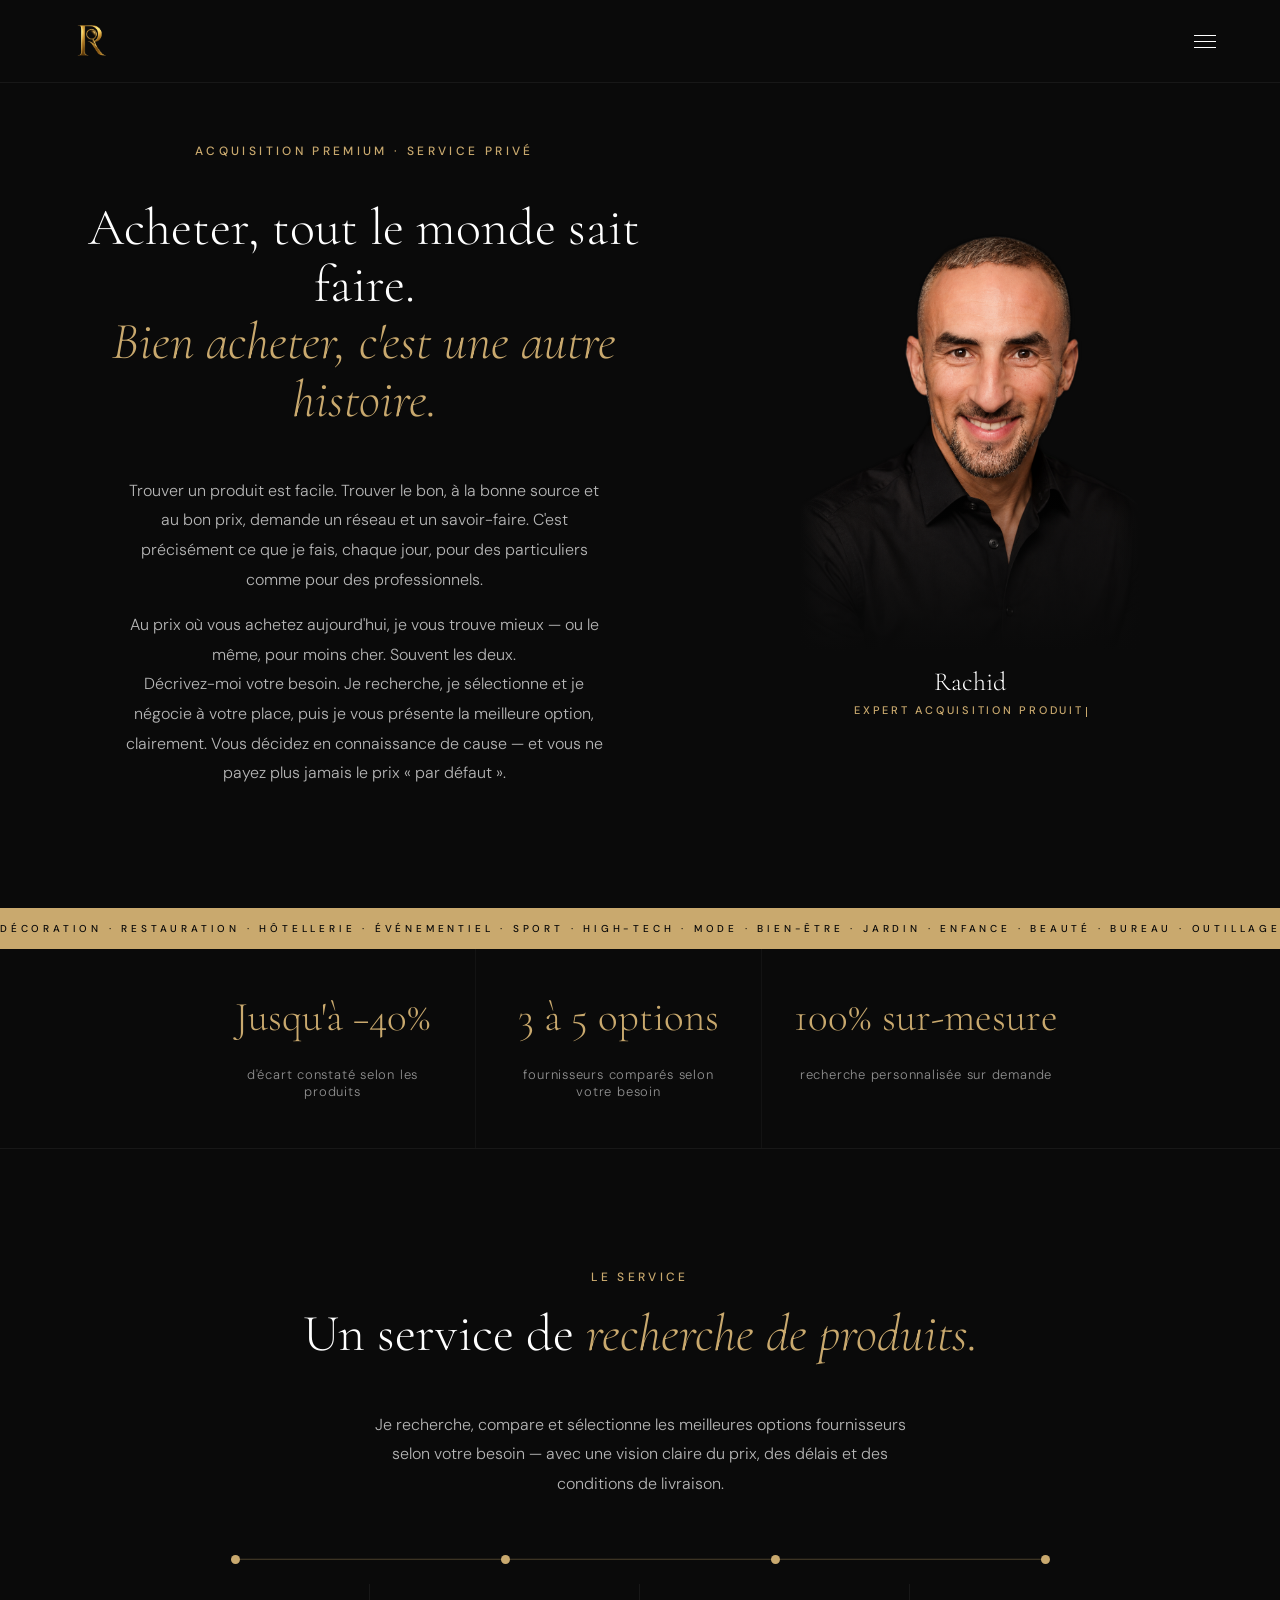
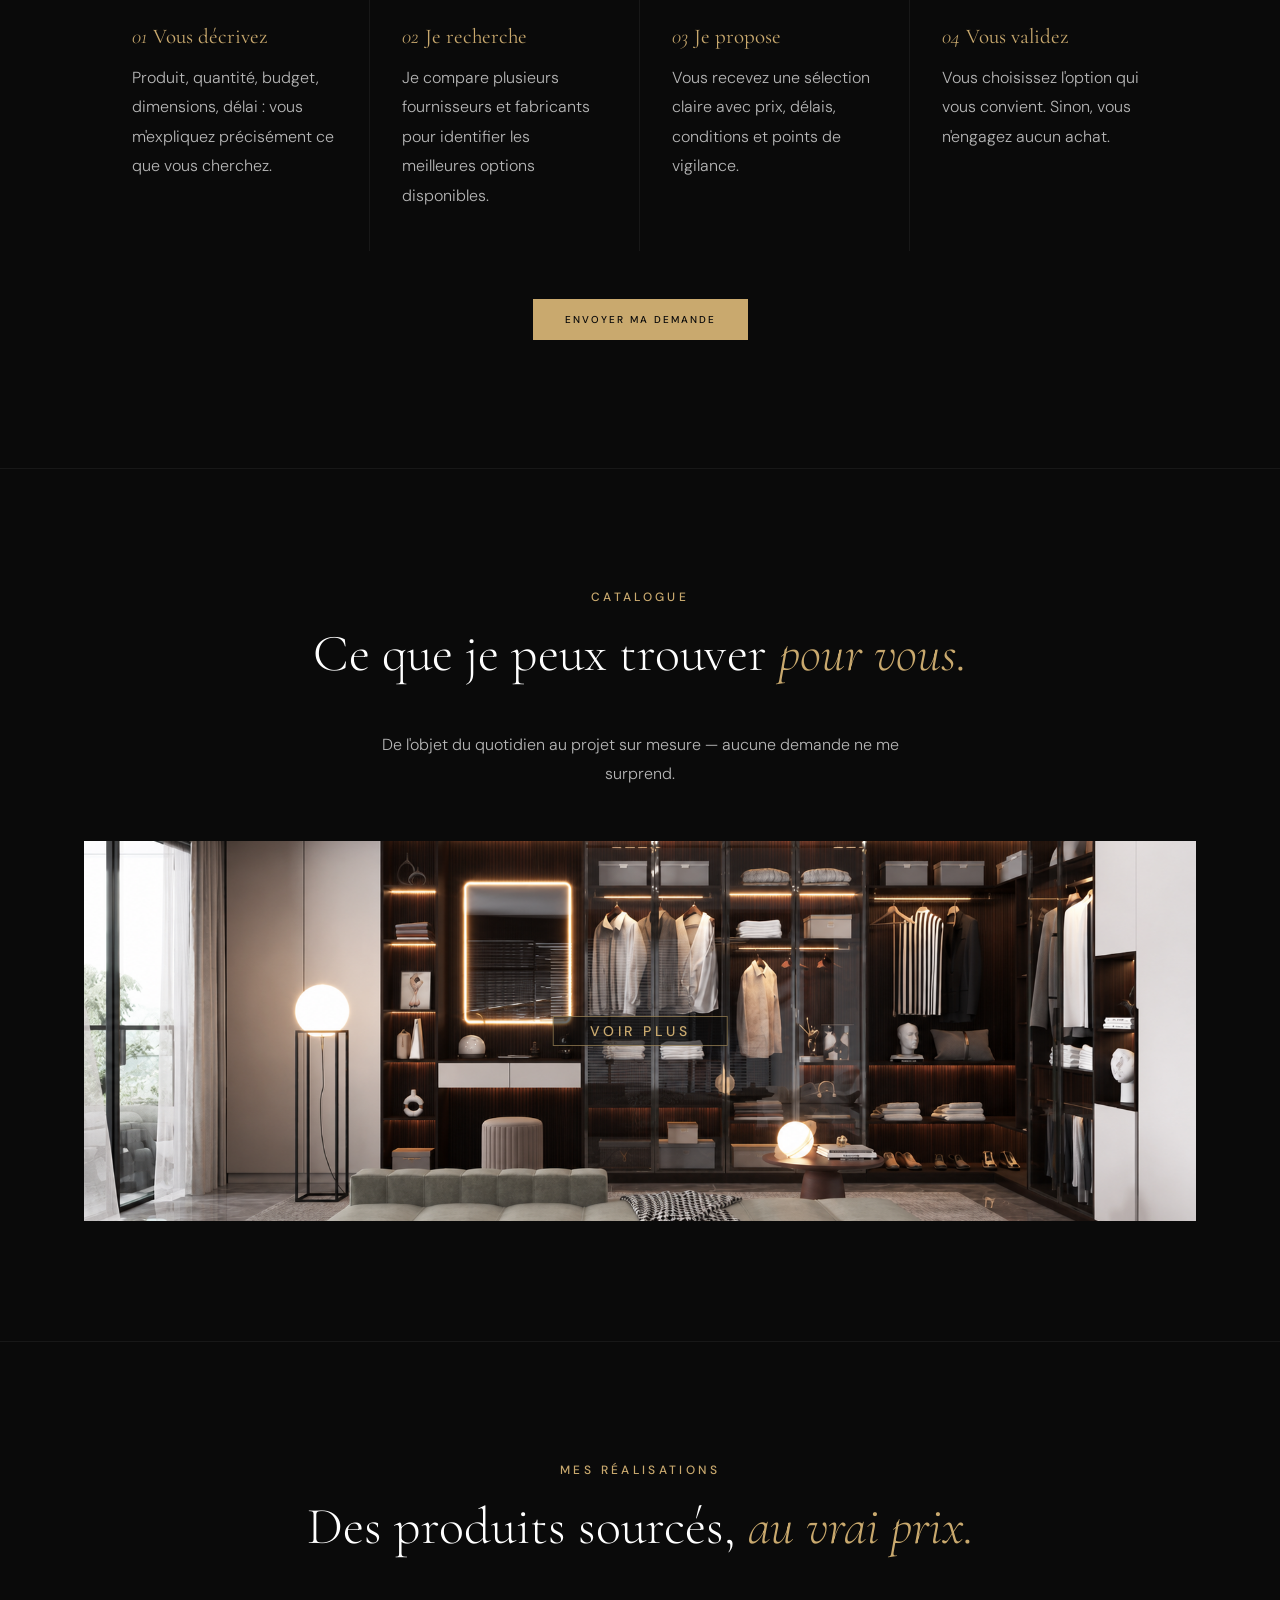
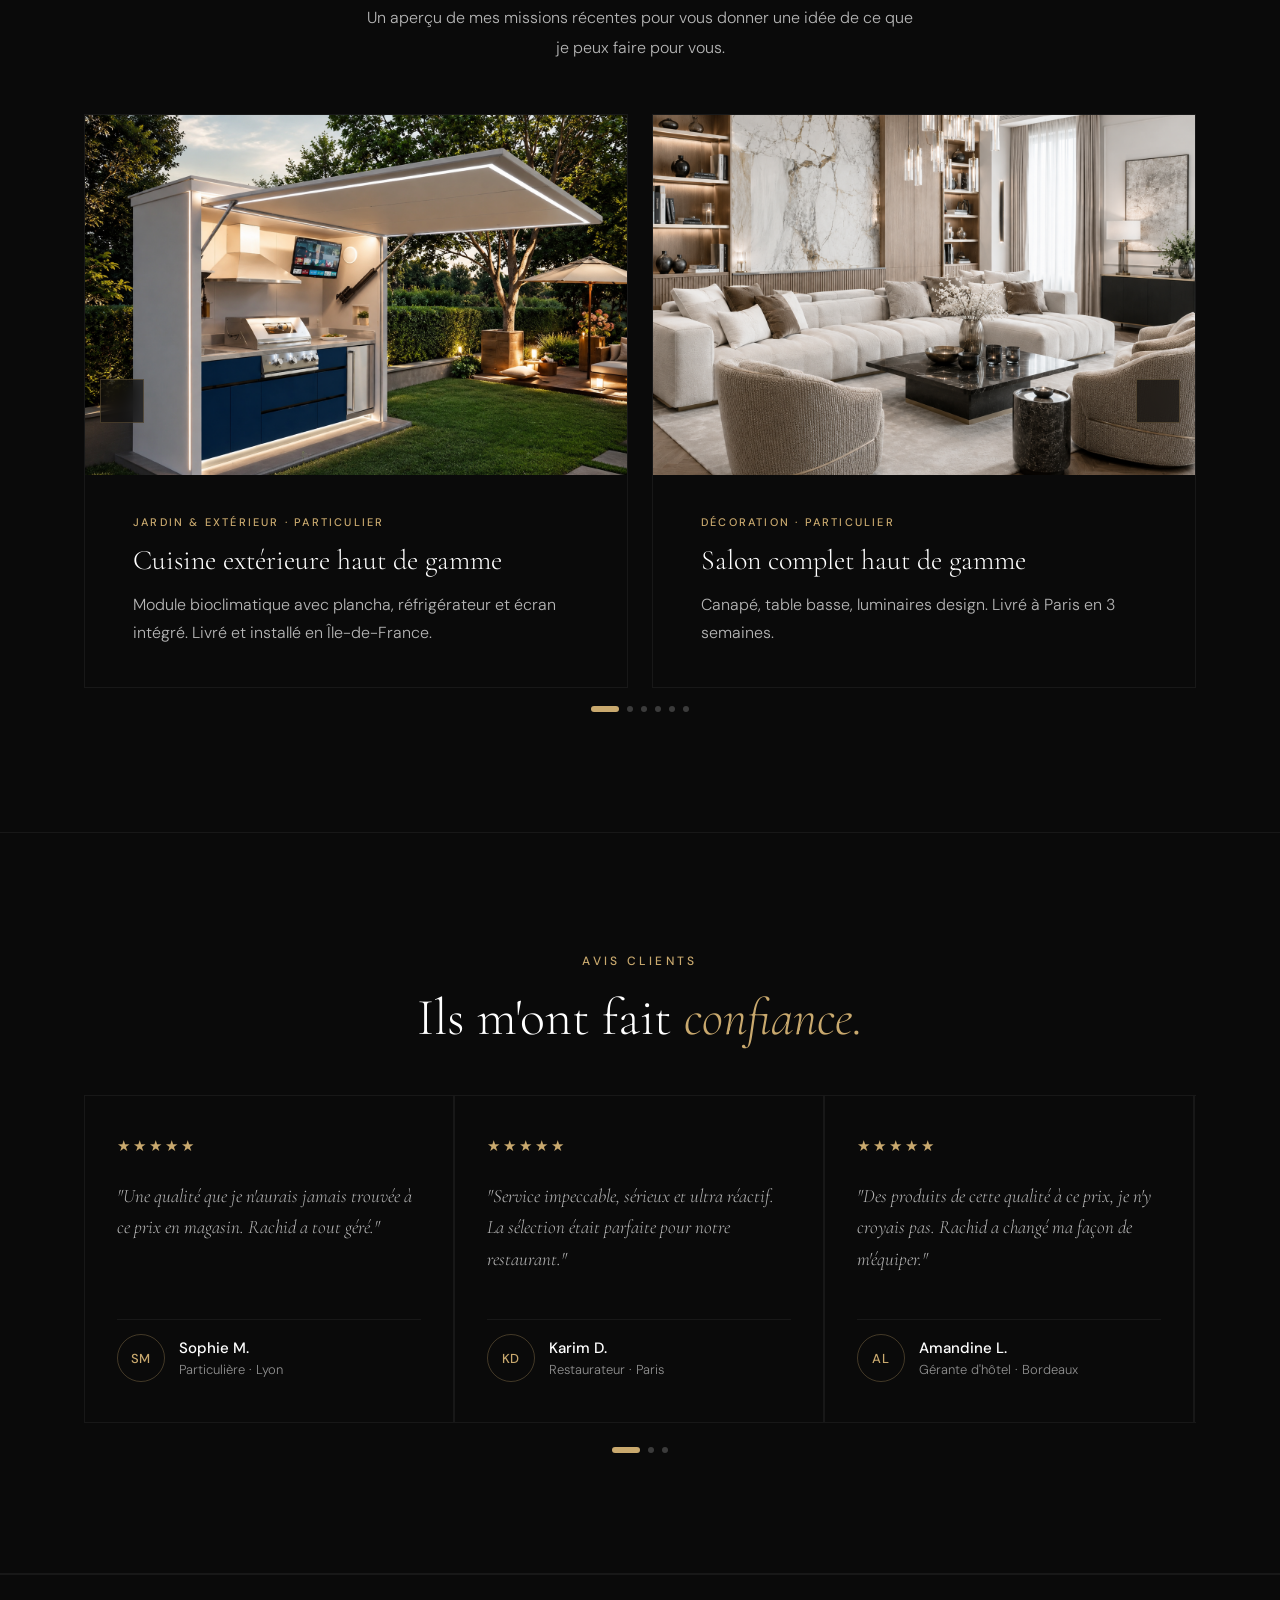
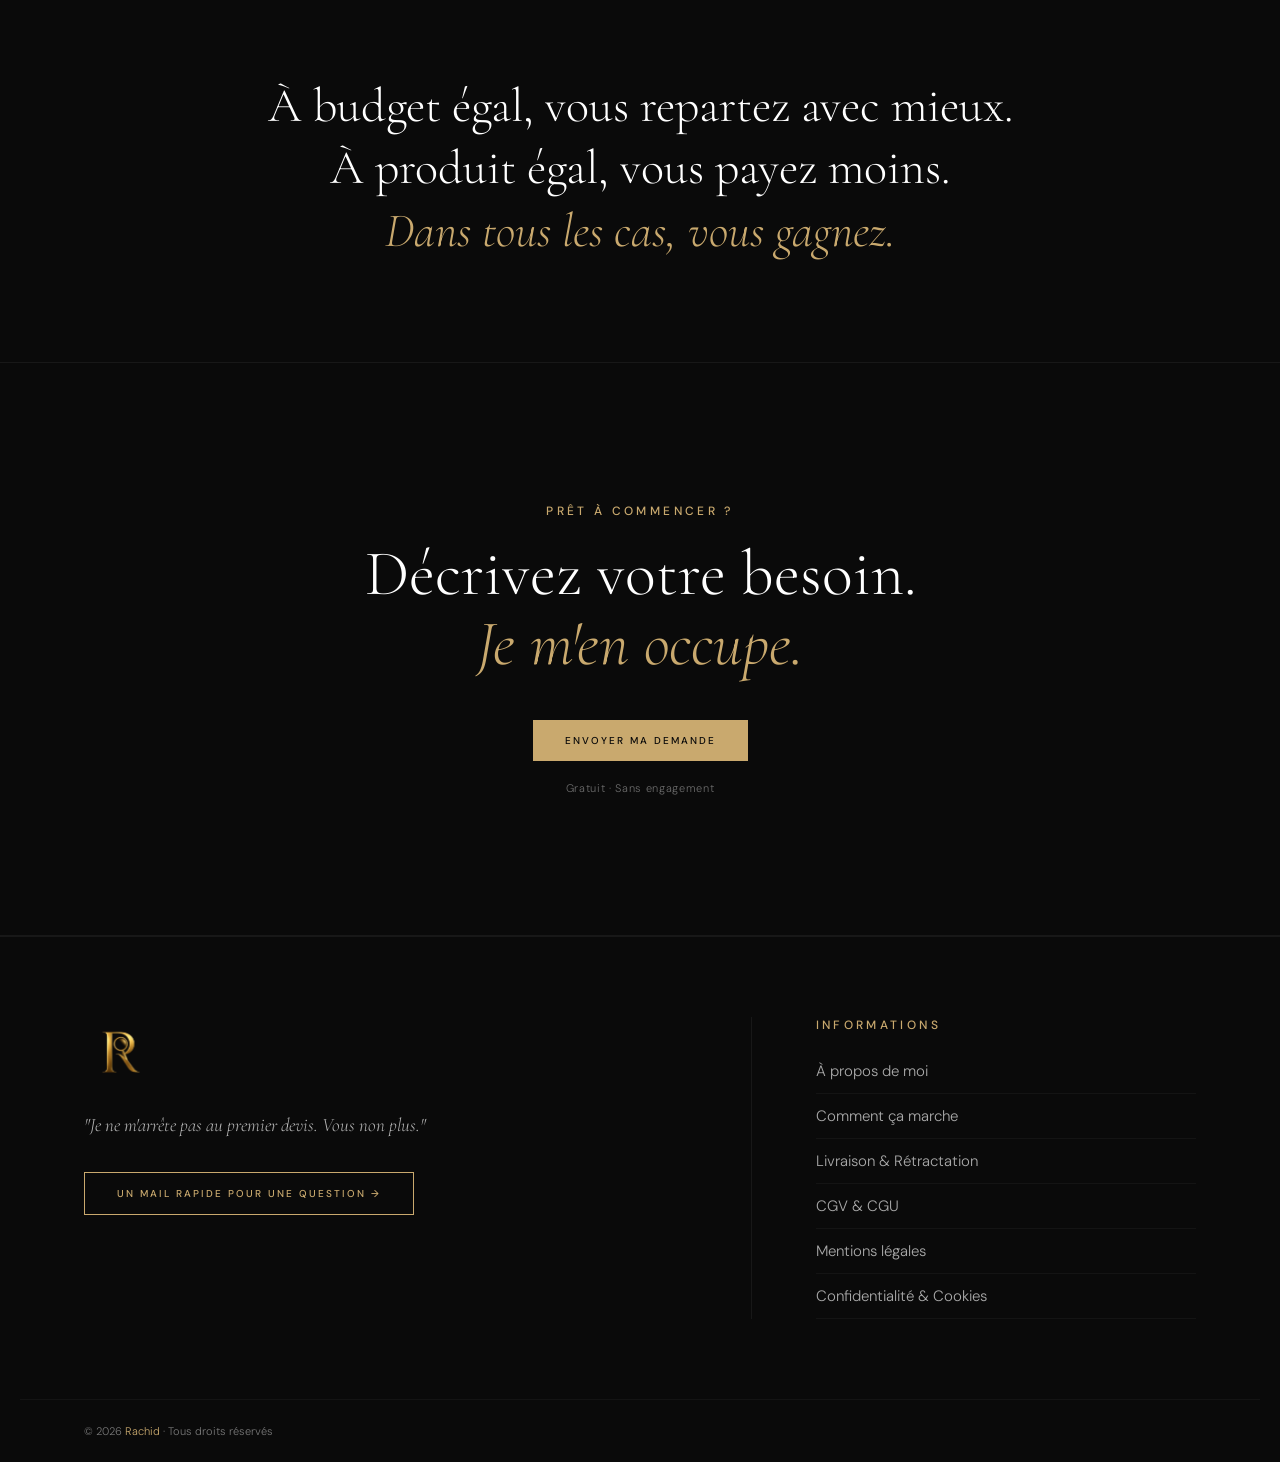
==== index.html @ 75550686 "impact: ajoute phrase de synthese entre avis et cta, style blanc et dore" ====
﻿<!DOCTYPE html>
<html lang="fr">
<head>
  <meta charset="UTF-8">
  <link rel="icon" type="image/x-icon" href="favicon.ico">
  <link rel="icon" type="image/png" sizes="32x32" href="favicon-32x32.png">
  <link rel="icon" type="image/png" sizes="192x192" href="favicon-192x192.png">
  <link rel="icon" type="image/png" sizes="512x512" href="favicon-512x512.png">
  <link rel="apple-touch-icon" sizes="180x180" href="favicon-192x192.png">
  <meta name="viewport" content="width=device-width, initial-scale=1.0">
  <title>Rachid· — Expert Acquisition Produit Premium</title>
  <meta name="description" content="Rachid, votre expert en acquisition produit. Des produits haut de gamme directement auprès des fabricants, sans intermédiaires, au juste prix. Réponse sous 48h.">
  <meta property="og:title" content="Rachid· — Expert Acquisition Produit">
  <meta property="og:description" content="Des produits haut de gamme directement à la source. Réponse sous 48h, aucun engagement, paiement après validation.">
  <link rel="preconnect" href="https://fonts.googleapis.com">
  <link rel="preconnect" href="https://fonts.gstatic.com" crossorigin>
  <link href="https://fonts.googleapis.com/css2?family=Cormorant+Garamond:ital,wght@0,300;0,400;1,300;1,400&family=DM+Sans:wght@300;400;500&display=swap" rel="stylesheet">
  <link rel="stylesheet" href="https://cdn.jsdelivr.net/npm/@tabler/icons-webfont@latest/tabler-icons.min.css">
  <link rel="stylesheet" href="style.css?v=16">
</head>
<body>

  <!-- HEADER -->
  <header class="header" id="header">
    <a href="#hero" class="logo logo-brand" aria-label="Rachid">
      <img src="images/logo%202.png" alt="Rachid" class="logo-img-header">
    </a>
    <button class="burger" id="burger" aria-label="Ouvrir le menu">
      <span class="burger-lines"><span></span><span></span><span></span></span>
    </button>
  </header>

  <!-- MENU PLEIN ÉCRAN -->
  <nav class="nav-overlay" id="navOverlay" aria-hidden="true">
    <button class="nav-close" id="navClose">Fermer</button>
    <ul class="nav-list">
      <li><a href="#hero"         class="nav-link" data-nav-close>Accueil</a></li>
      <li><a href="#service"      class="nav-link" data-nav-close>Service</a></li>
      <li><a href="#catalogue"    class="nav-link" data-nav-close>Catalogue</a></li>
      <li><a href="#realisations" class="nav-link" data-nav-close>Réalisations</a></li>
      <li><a href="#avis"         class="nav-link" data-nav-close>Avis</a></li>
      <li><a href="a-propos.html" class="nav-link" data-nav-close>À propos de moi</a></li>
      <li><a href="demande.html" class="nav-link" data-nav-close>Contact</a></li>
    </ul>
  </nav>

  <!-- HERO -->
  <section class="hero" id="hero">
    <div class="hero-content reveal">
      <p class="eyebrow">Acquisition premium · Service privé</p>
      <h1 class="hero-title">Acheter, tout le monde sait faire.<br><em>Bien acheter, c'est une autre histoire.</em></h1>
      <p class="hero-sub">Trouver un produit est facile. Trouver le bon, à la bonne source et au bon prix, demande un réseau et un savoir-faire. C'est précisément ce que je fais, chaque jour, pour des particuliers comme pour des professionnels.</p>
      <p class="hero-sub hero-sub--space">Au prix où vous achetez aujourd'hui, je vous trouve mieux — ou le même, pour moins cher. Souvent les deux.<br>Décrivez-moi votre besoin. Je recherche, je sélectionne et je négocie à votre place, puis je vous présente la meilleure option, clairement. Vous décidez en connaissance de cause — et vous ne payez plus jamais le prix « par défaut ».</p>
    </div>
    <div class="hero-visual reveal">
      <div class="hero-photo-wrap">
        <div class="hero-photo">
          <div class="corner tl"></div>
          <div class="corner tr"></div>
          <div class="corner bl"></div>
          <div class="corner br"></div>
          <img src="images/rachid-nobg.png" alt="Rachid — Expert Acquisition Produit" class="rachid-photo">
          <div class="rachid-vignette"></div>
        </div>
        <p class="hero-name" id="hero-name"></p>
        <p class="hero-role" id="hero-role"></p>
      </div>
    </div>
  </section>

  <!-- TICKER -->
  <div class="ticker">
    <div class="ticker-track">
      <span class="ticker-content">Décoration · Restauration · Hôtellerie · Événementiel · Sport · High-Tech · Mode · Bien-être · Jardin · Enfance · Beauté · Bureau · Outillage · Animalerie · Automobile · Luxe ·&nbsp;&nbsp;&nbsp;</span>
      <span class="ticker-content" aria-hidden="true">Décoration · Restauration · Hôtellerie · Événementiel · Sport · High-Tech · Mode · Bien-être · Jardin · Enfance · Beauté · Bureau · Outillage · Animalerie · Automobile · Luxe ·&nbsp;&nbsp;&nbsp;</span>
      <span class="ticker-content" aria-hidden="true">Décoration · Restauration · Hôtellerie · Événementiel · Sport · High-Tech · Mode · Bien-être · Jardin · Enfance · Beauté · Bureau · Outillage · Animalerie · Automobile · Luxe ·&nbsp;&nbsp;&nbsp;</span>
      <span class="ticker-content" aria-hidden="true">Décoration · Restauration · Hôtellerie · Événementiel · Sport · High-Tech · Mode · Bien-être · Jardin · Enfance · Beauté · Bureau · Outillage · Animalerie · Automobile · Luxe ·&nbsp;&nbsp;&nbsp;</span>
    </div>
  </div>

  <!-- STATS -->
  <section class="stats reveal">
    <div class="stats-grid">
      <span class="stat-num" data-target="40" data-prefix="Jusqu'à −" data-suffix="%">0</span>
      <span class="stat-num">3 à 5 options</span>
      <span class="stat-num" data-target="100" data-suffix="% sur-mesure">0</span>
      <span class="stat-label">d'écart constaté selon les produits</span>
      <span class="stat-label">fournisseurs comparés selon votre besoin</span>
      <span class="stat-label">recherche personnalisée sur demande</span>
    </div>
  </section>

  <!-- SERVICE -->
  <section class="service" id="service">
    <div class="section-inner">
      <div class="reveal">
        <p class="eyebrow">Le service</p>
        <h2 class="section-title">Un service de <em>recherche de produits.</em></h2>
        <p class="service-intro">Je recherche, compare et sélectionne les meilleures options fournisseurs selon votre besoin — avec une vision claire du prix, des délais et des conditions de livraison.</p>
      </div>
      <div class="service-progress-bar">
        <div class="spb-dots">
          <span class="spb-dot"></span>
          <span class="spb-dot"></span>
          <span class="spb-dot"></span>
          <span class="spb-dot"></span>
        </div>
      </div>
      <div class="service-grid" id="serviceGrid">
        <div class="service-step">
          <div class="step-header"><span class="step-num">01</span><h3 class="step-title">Vous décrivez</h3></div>
          <p class="step-body">Produit, quantité, budget, dimensions, délai : vous m'expliquez précisément ce que vous cherchez.</p>
        </div>
        <div class="service-step">
          <div class="step-header"><span class="step-num">02</span><h3 class="step-title">Je recherche</h3></div>
          <p class="step-body">Je compare plusieurs fournisseurs et fabricants pour identifier les meilleures options disponibles.</p>
        </div>
        <div class="service-step">
          <div class="step-header"><span class="step-num">03</span><h3 class="step-title">Je propose</h3></div>
          <p class="step-body">Vous recevez une sélection claire avec prix, délais, conditions et points de vigilance.</p>
        </div>
        <div class="service-step">
          <div class="step-header"><span class="step-num">04</span><h3 class="step-title">Vous validez</h3></div>
          <p class="step-body">Vous choisissez l'option qui vous convient. Sinon, vous n'engagez aucun achat.</p>
        </div>
      </div>
      <div class="service-cta reveal">
        <a href="demande.html" class="btn btn-gold">
          <span class="btn-text">Envoyer ma demande</span>
        </a>
      </div>
    </div>
  </section>

  <!-- CATALOGUE -->
  <section class="catalogue" id="catalogue">
    <div class="section-inner reveal">
      <p class="eyebrow">Catalogue</p>
      <h2 class="section-title">Ce que je peux trouver <em>pour vous.</em></h2>
      <p class="section-intro">De l'objet du quotidien au projet sur mesure — aucune demande ne me surprend.</p>
      <a href="galerie.html" class="cat-showcase">
        <img src="photos/13.png" alt="Catalogue" class="cat-showcase-img">
        <div class="cat-voir-plus">Voir plus</div>
      </a>
    </div>
  </section>

  <!-- RÉALISATIONS -->
  <section class="realisations" id="realisations">
    <div class="section-inner reveal">
      <p class="eyebrow">Mes réalisations</p>
      <h2 class="section-title">Des produits sourcés, <em>au vrai prix.</em></h2>
      <p class="section-intro">Un aperçu de mes missions récentes pour vous donner une idée de ce que je peux faire pour vous.</p>
      <div class="real-carousel">
        <div class="real-carousel-track">
          <div class="real-grid" id="realGrid">
            <div class="real-card">
              <div class="real-img">
                <img src="images/cuisine%20exterieur.png" alt="Cuisine extérieure haut de gamme" class="real-photo" loading="lazy">
                <i class="ti ti-grill real-icon"></i>
              </div>
              <div class="real-info">
                <p class="real-tag">Jardin &amp; Extérieur · Particulier</p>
                <h3 class="real-name">Cuisine extérieure haut de gamme</h3>
                <p class="real-desc">Module bioclimatique avec plancha, réfrigérateur et écran intégré. Livré et installé en Île-de-France.</p>
              </div>
            </div>
            <div class="real-card">
              <div class="real-img">
                <img src="images/salon%20complet.png" alt="Salon complet haut de gamme" class="real-photo" loading="lazy">
                <i class="ti ti-home-2 real-icon"></i>
              </div>
              <div class="real-info">
                <p class="real-tag">Décoration · Particulier</p>
                <h3 class="real-name">Salon complet haut de gamme</h3>
                <p class="real-desc">Canapé, table basse, luminaires design. Livré à Paris en 3 semaines.</p>
              </div>
            </div>
            <div class="real-card">
              <div class="real-img">
                <img src="images/abri%20piscine.png" alt="Abri de piscine sur mesure" class="real-photo" loading="lazy">
                <i class="ti ti-pool real-icon"></i>
              </div>
              <div class="real-info">
                <p class="real-tag">Jardin &amp; Extérieur · Particulier</p>
                <h3 class="real-name">Abri de piscine sur mesure</h3>
                <p class="real-desc">Structure aluminium et verre coulissante sur un bassin 10×5 m. Posée en 2 jours dans le sud de la France.</p>
              </div>
            </div>
            <div class="real-card">
              <div class="real-img">
                <img src="images/veranda%203%20personnes.png" alt="Véranda sur mesure" class="real-photo" loading="lazy">
                <i class="ti ti-building real-icon"></i>
              </div>
              <div class="real-info">
                <p class="real-tag">Jardin &amp; Extérieur · Particulier</p>
                <h3 class="real-name">Véranda sur mesure</h3>
                <p class="real-desc">Structure aluminium et double vitrage pour un espace repas lumineux, ouvert sur le jardin toute l'année.</p>
              </div>
            </div>
            <div class="real-card">
              <div class="real-img">
                <img src="images/50%20couverts.png" alt="100 couverts sur mesure" class="real-photo" loading="lazy">
                <i class="ti ti-chef-hat real-icon"></i>
              </div>
              <div class="real-info">
                <p class="real-tag">Restauration · Pro</p>
                <h3 class="real-name">100 couverts sur mesure</h3>
                <p class="real-desc">Assiettes, verres et couverts premium pour un restaurant bordelais.</p>
              </div>
            </div>
            <div class="real-card">
              <div class="real-img">
                <img src="images/200%20cadeaux%20personnalis%C3%A9s.png" alt="200 cadeaux personnalisés" class="real-photo" loading="lazy">
                <i class="ti ti-gift real-icon"></i>
              </div>
              <div class="real-info">
                <p class="real-tag">Événementiel · Pro</p>
                <h3 class="real-name">200 cadeaux personnalisés</h3>
                <p class="real-desc">Objets premium marqués au logo pour un séminaire à Bordeaux.</p>
              </div>
            </div>
            <div class="real-card">
              <div class="real-img">
                <img src="images/machine%20escalade.png" alt="Machine d'escalade haut de gamme" class="real-photo" loading="lazy">
                <i class="ti ti-dumbbell real-icon"></i>
              </div>
              <div class="real-info">
                <p class="real-tag">Sport & Fitness · Particulier</p>
                <h3 class="real-name">Machine d'escalade haut de gamme</h3>
                <p class="real-desc">Appareil cardio professionnel sourcé pour un particulier à Marseille. Livraison et installation à domicile.</p>
              </div>
            </div>
          </div>
          <button class="carousel-arrow carousel-prev" aria-label="Précédent"><i class="ti ti-arrow-left"></i></button>
          <button class="carousel-arrow carousel-next" aria-label="Suivant"><i class="ti ti-arrow-right"></i></button>
        </div>
        <div class="carousel-dots" id="realDots"></div>
      </div>
    </div>
  </section>

  <!-- AVIS CLIENTS -->
  <section class="avis" id="avis">
    <div class="section-inner reveal">
      <p class="eyebrow">Avis clients</p>
      <h2 class="section-title section-title--center">Ils m'ont fait <em>confiance.</em></h2>
      <div class="avis-carousel">
        <div class="avis-carousel-track">
          <div class="avis-grid" id="avisGrid">
            <div class="avis-card">
              <div class="stars">★★★★★</div>
              <p class="avis-text">"Une qualité que je n'aurais jamais trouvée à ce prix en magasin. Rachid a tout géré."</p>
              <div class="avis-sep"></div>
              <div class="avis-author">
                <div class="avatar">SM</div>
                <div class="author-info">
                  <span class="author-name">Sophie M.</span>
                  <span class="author-role">Particulière · Lyon</span>
                </div>
              </div>
            </div>
            <div class="avis-card">
              <div class="stars">★★★★★</div>
              <p class="avis-text">"Service impeccable, sérieux et ultra réactif. La sélection était parfaite pour notre restaurant."</p>
              <div class="avis-sep"></div>
              <div class="avis-author">
                <div class="avatar">KD</div>
                <div class="author-info">
                  <span class="author-name">Karim D.</span>
                  <span class="author-role">Restaurateur · Paris</span>
                </div>
              </div>
            </div>
            <div class="avis-card">
              <div class="stars">★★★★★</div>
              <p class="avis-text">"Des produits de cette qualité à ce prix, je n'y croyais pas. Rachid a changé ma façon de m'équiper."</p>
              <div class="avis-sep"></div>
              <div class="avis-author">
                <div class="avatar">AL</div>
                <div class="author-info">
                  <span class="author-name">Amandine L.</span>
                  <span class="author-role">Gérante d'hôtel · Bordeaux</span>
                </div>
              </div>
            </div>
            <div class="avis-card">
              <div class="stars">★★★★★</div>
              <p class="avis-text">"J'avais repéré un canapé en showroom à 2 200 €. Rachid me l'a sourcé à 780 €, livré en parfait état sous 3 semaines. Je n'achète plus autrement."</p>
              <div class="avis-sep"></div>
              <div class="avis-author">
                <div class="avatar">TB</div>
                <div class="author-info">
                  <span class="author-name">Thomas B.</span>
                  <span class="author-role">Particulier · Nantes</span>
                </div>
              </div>
            </div>
            <div class="avis-card">
              <div class="stars">★★★★★</div>
              <p class="avis-text">"Pour l'ouverture de ma boutique j'avais un budget limité. Rachid a trouvé tout le mobilier en moins de 10 jours — qualité pro, prix imbattables. Bluffant."</p>
              <div class="avis-sep"></div>
              <div class="avis-author">
                <div class="avatar">NC</div>
                <div class="author-info">
                  <span class="author-name">Nadia C.</span>
                  <span class="author-role">Gérante de boutique · Toulouse</span>
                </div>
              </div>
            </div>
            <div class="avis-card">
              <div class="stars">★★★★★</div>
              <p class="avis-text">"J'avais besoin d'équiper ma salle de sport. Rachid m'a trouvé tout le matériel à moins de la moitié du prix de mes devis habituels. Livré en trois semaines, rien à redire."</p>
              <div class="avis-sep"></div>
              <div class="avis-author">
                <div class="avatar">MF</div>
                <div class="author-info">
                  <span class="author-name">Marc F.</span>
                  <span class="author-role">Gérant de salle de sport · Bruxelles</span>
                </div>
              </div>
            </div>
            <div class="avis-card">
              <div class="stars">★★★★★</div>
              <p class="avis-text">"Un service rare — quelqu'un qui répond vraiment, qui tient ses délais et qui ne cherche pas à survendre. J'ai commandé trois fois, je recommande sans hésiter."</p>
              <div class="avis-sep"></div>
              <div class="avis-author">
                <div class="avatar">LB</div>
                <div class="author-info">
                  <span class="author-name">Laura B.</span>
                  <span class="author-role">Architecte d'intérieur · Genève</span>
                </div>
              </div>
            </div>
          </div>
        </div>
        <div class="carousel-dots avis-dots" id="avisDots"></div>
      </div>
    </div>
  </section>

  <!-- PHRASE IMPACT -->
  <section class="impact-phrase">
    <div class="section-inner reveal">
      <h2 class="impact-title">À budget égal, vous repartez avec mieux.<br>À produit égal, vous payez moins.<br><em>Dans tous les cas, vous gagnez.</em></h2>
    </div>
  </section>

  <!-- CTA FINAL -->
  <section class="cta-section">
    <div class="section-inner reveal">
      <p class="eyebrow">Prêt à commencer ?</p>
      <h2 class="cta-title">Décrivez votre besoin.<br><em>Je m'en occupe.</em></h2>
      <a href="demande.html" class="btn btn-gold">
        <span class="btn-text">Envoyer ma demande</span>
      </a>
      <p class="cta-note">Gratuit · Sans engagement</p>
    </div>
  </section>

  <!-- FOOTER -->
  <footer class="footer" id="about">
    <div class="footer-inner">
      <div class="footer-grid">
        <div class="footer-left">
          <a href="#hero" class="logo logo-brand" aria-label="Rachid">
            <img src="images/logo%202.png" alt="Rachid" class="logo-img-footer">
          </a>
          <p class="footer-tagline">"Je ne m'arrête pas au premier devis. Vous non plus."</p>
          <a href="mailto:rachid.finder@gmail.com" class="btn btn-outline">
            <span class="btn-text">Un mail rapide pour une question →</span>
          </a>
        </div>
        <div class="footer-sep"></div>
        <div class="footer-right">
          <p class="footer-col-label">Informations</p>
          <ul class="footer-links">
            <li><a href="a-propos.html">À propos de moi</a></li>
            <li><a href="comment-ca-marche.html">Comment ça marche</a></li>
            <li><a href="livraison-retractation.html">Livraison &amp; Rétractation</a></li>
            <li><a href="cgv-cgu.html">CGV &amp; CGU</a></li>
            <li><a href="mentions-legales.html">Mentions légales</a></li>
            <li><a href="confidentialite-cookies.html">Confidentialité &amp; Cookies</a></li>
          </ul>
        </div>
      </div>
      <div class="footer-legal">
        <span class="footer-copy">© 2026 <span class="gold">Rachid</span> · Tous droits réservés</span>
      </div>
    </div>
  </footer>

  <!-- MODAL : CONTACT -->
  <div class="modal" id="modal-contact" role="dialog" aria-modal="true" aria-labelledby="title-contact">
    <div class="modal-box">
      <div class="modal-header">
        <h2 class="modal-title" id="title-contact">Envoyer ma demande</h2>
        <button class="modal-close" data-close-modal>Fermer</button>
      </div>
      <div class="modal-body">
        <form class="contact-form" id="contactForm" novalidate>
          <div class="form-row">
            <div class="form-group">
              <label for="prenom">Prénom</label>
              <input type="text" id="prenom" name="prenom" placeholder="Votre prénom" required>
            </div>
            <div class="form-group">
              <label for="nom">Nom</label>
              <input type="text" id="nom" name="nom" placeholder="Votre nom" required>
            </div>
          </div>
          <div class="form-group">
            <label for="email">Email</label>
            <input type="email" id="email" name="email" placeholder="votre@email.com" required>
          </div>
          <div class="form-group">
            <label for="sujet">Sujet</label>
            <select id="sujet" name="sujet" required>
              <option value="">Choisir un sujet</option>
              <option value="acquisition">Demande d'acquisition</option>
              <option value="question">Question sur le service</option>
              <option value="devis">Devis</option>
              <option value="autre">Autre</option>
            </select>
          </div>
          <div class="form-group">
            <label for="message">Message</label>
            <textarea id="message" name="message" placeholder="Décrivez votre besoin en détail..." rows="5" required></textarea>
          </div>
          <button type="submit" class="btn btn-gold btn-full">
            <span class="btn-text">Envoyer</span>
          </button>
        </form>
      </div>
    </div>
  </div>

  <!-- MODAL : COMMENT ÇA MARCHE -->
  <div class="modal" id="modal-comment" role="dialog" aria-modal="true" aria-labelledby="title-comment">
    <div class="modal-box">
      <div class="modal-header">
        <h2 class="modal-title" id="title-comment">Comment ça marche</h2>
        <button class="modal-close" data-close-modal>Fermer</button>
      </div>
      <div class="modal-body">
        <div class="modal-steps">
          <div class="modal-step">
            <span class="modal-step-num">01</span>
            <div><strong>Vous décrivez</strong><p>Le produit, la quantité, le budget, le délai. Via le formulaire de contact.</p></div>
          </div>
          <div class="modal-step">
            <span class="modal-step-num">02</span>
            <div><strong>J'analyse</strong><p>Je prends connaissance de votre besoin dans les 24h ouvrées.</p></div>
          </div>
          <div class="modal-step">
            <span class="modal-step-num">03</span>
            <div><strong>Je recherche</strong><p>Je consulte mes fabricants et fournisseurs partenaires pour trouver la meilleure option.</p></div>
          </div>
          <div class="modal-step">
            <span class="modal-step-num">04</span>
            <div><strong>Je propose</strong><p>Une sélection claire avec prix, délais et conditions — sous 48h.</p></div>
          </div>
          <div class="modal-step">
            <span class="modal-step-num">05</span>
            <div><strong>Vous validez</strong><p>Si la proposition vous convient, paiement sécurisé via Stripe. Aucun paiement avant votre accord.</p></div>
          </div>
        </div>
      </div>
    </div>
  </div>

  <!-- MODAL : DÉLAIS -->
  <div class="modal" id="modal-delais" role="dialog" aria-modal="true" aria-labelledby="title-delais">
    <div class="modal-box">
      <div class="modal-header">
        <h2 class="modal-title" id="title-delais">Délais de livraison</h2>
        <button class="modal-close" data-close-modal>Fermer</button>
      </div>
      <div class="modal-body">
        <div class="modal-section">
          <p class="modal-label">Produits en stock</p>
          <p>5 à 15 jours ouvrés à compter de la validation de la commande.</p>
        </div>
        <div class="modal-section">
          <p class="modal-label">Produits sur commande</p>
          <p>15 à 45 jours ouvrés selon la disponibilité et la provenance.</p>
        </div>
        <div class="modal-section">
          <p class="modal-label">Produits personnalisés</p>
          <p>20 à 60 jours ouvrés pour les articles avec marquage, gravure ou fabrication sur mesure.</p>
        </div>
        <div class="modal-section">
          <p class="modal-label">Zones de livraison</p>
          <p>France métropolitaine · Europe · International (sur devis).</p>
        </div>
        <div class="modal-section">
          <p class="modal-label">Suivi</p>
          <p>Un numéro de suivi vous est communiqué dès l'expédition de votre commande.</p>
        </div>
      </div>
    </div>
  </div>

  <!-- MODAL : RÉTRACTATION -->
  <div class="modal" id="modal-retractation" role="dialog" aria-modal="true" aria-labelledby="title-retractation">
    <div class="modal-box">
      <div class="modal-header">
        <h2 class="modal-title" id="title-retractation">Droit de rétractation</h2>
        <button class="modal-close" data-close-modal>Fermer</button>
      </div>
      <div class="modal-body">
        <div class="modal-section">
          <p class="modal-label">Délai</p>
          <p>Conformément au Code de la consommation, vous disposez de 14 jours calendaires à compter de la réception pour exercer votre droit de rétractation, sans avoir à justifier de motif.</p>
        </div>
        <div class="modal-section">
          <p class="modal-label">Notification</p>
          <p>La demande de rétractation doit être notifiée par email à <a href="mailto:rachid.finder@gmail.com" style="color:var(--gold)">rachid.finder@gmail.com</a> dans ce délai.</p>
        </div>
        <div class="modal-section">
          <p class="modal-label">Remboursement</p>
          <p>Le remboursement intervient dans un délai de 14 jours suivant la réception de votre demande, via le même moyen de paiement utilisé lors de l'achat.</p>
        </div>
        <div class="modal-section">
          <p class="modal-label">Exception</p>
          <p>Le droit de rétractation ne s'applique pas aux produits personnalisés fabriqués sur mesure selon vos spécifications.</p>
        </div>
      </div>
    </div>
  </div>

  <!-- MODAL : CGV -->
  <div class="modal" id="modal-cgv" role="dialog" aria-modal="true" aria-labelledby="title-cgv">
    <div class="modal-box">
      <div class="modal-header">
        <h2 class="modal-title" id="title-cgv">Conditions Générales de Vente</h2>
        <button class="modal-close" data-close-modal>Fermer</button>
      </div>
      <div class="modal-body">
        <div class="modal-section">
          <p class="modal-label">Article 1 — Objet</p>
          <p>Les présentes CGV régissent les relations commerciales entre Rachid Iméchoui, prestataire en acquisition produit, et ses clients.</p>
        </div>
        <div class="modal-section">
          <p class="modal-label">Article 2 — Services</p>
          <p>Le prestataire propose des services de recherche, sélection et mise en relation avec des fabricants et fournisseurs, selon les besoins exprimés par le client.</p>
        </div>
        <div class="modal-section">
          <p class="modal-label">Article 3 — Prix et paiement</p>
          <p>Une proposition tarifaire est soumise au client avant tout engagement. Le paiement intervient uniquement après validation explicite de la proposition, via Stripe, en euros TTC.</p>
        </div>
        <div class="modal-section">
          <p class="modal-label">Article 4 — Responsabilité</p>
          <p>Le prestataire met en œuvre tous les moyens nécessaires à la bonne exécution du service. Il ne saurait être tenu responsable des ruptures de stock ou des retards imputables aux transporteurs.</p>
        </div>
        <div class="modal-section">
          <p class="modal-label">Article 5 — Propriété intellectuelle</p>
          <p>L'ensemble des contenus du site (textes, images, visuels) sont protégés et ne peuvent être reproduits sans autorisation écrite.</p>
        </div>
        <div class="modal-section">
          <p class="modal-label">Article 6 — Litiges</p>
          <p>En cas de litige, une résolution amiable sera recherchée en priorité. À défaut, compétence est attribuée aux tribunaux de [VILLE].</p>
        </div>
      </div>
    </div>
  </div>

  <!-- MODAL : CGU -->
  <div class="modal" id="modal-cgu" role="dialog" aria-modal="true" aria-labelledby="title-cgu">
    <div class="modal-box">
      <div class="modal-header">
        <h2 class="modal-title" id="title-cgu">Conditions Générales d'Utilisation</h2>
        <button class="modal-close" data-close-modal>Fermer</button>
      </div>
      <div class="modal-body">
        <div class="modal-section">
          <p class="modal-label">Article 1 — Accès</p>
          <p>L'accès au site est gratuit. Le prestataire se réserve le droit de modifier, suspendre ou interrompre le service sans préavis.</p>
        </div>
        <div class="modal-section">
          <p class="modal-label">Article 2 — Utilisation</p>
          <p>Le site est réservé à un usage légitime et personnel. Toute utilisation frauduleuse est interdite.</p>
        </div>
        <div class="modal-section">
          <p class="modal-label">Article 3 — Données</p>
          <p>Le traitement des données personnelles est décrit dans notre politique de confidentialité.</p>
        </div>
        <div class="modal-section">
          <p class="modal-label">Article 4 — Cookies</p>
          <p>Le site utilise uniquement des cookies techniques nécessaires à son bon fonctionnement. Aucun cookie publicitaire ou de tracking n'est déposé.</p>
        </div>
        <div class="modal-section">
          <p class="modal-label">Article 5 — Liens externes</p>
          <p>Le site peut contenir des liens vers des sites tiers. Le prestataire décline toute responsabilité quant à leur contenu.</p>
        </div>
      </div>
    </div>
  </div>

  <!-- MODAL : MENTIONS LÉGALES -->
  <div class="modal" id="modal-mentions" role="dialog" aria-modal="true" aria-labelledby="title-mentions">
    <div class="modal-box">
      <div class="modal-header">
        <h2 class="modal-title" id="title-mentions">Mentions légales</h2>
        <button class="modal-close" data-close-modal>Fermer</button>
      </div>
      <div class="modal-body">
        <div class="modal-section">
          <p class="modal-label">Éditeur du site</p>
          <p>Rachid Iméchoui<br>[Statut juridique]<br>SIRET : [X]<br>[Adresse]<br><a href="mailto:rachid.finder@gmail.com" style="color:var(--gold)">rachid.finder@gmail.com</a></p>
        </div>
        <div class="modal-section">
          <p class="modal-label">Hébergement</p>
          <p>[Hébergeur]<br>[Adresse hébergeur]</p>
        </div>
        <div class="modal-section">
          <p class="modal-label">Directeur de publication</p>
          <p>Rachid Iméchoui</p>
        </div>
        <div class="modal-section">
          <p class="modal-label">Propriété intellectuelle</p>
          <p>L'ensemble des contenus présents sur ce site sont protégés par le droit de la propriété intellectuelle. Toute reproduction est interdite sans autorisation écrite préalable.</p>
        </div>
      </div>
    </div>
  </div>

  <!-- MODAL : CONFIDENTIALITÉ -->
  <div class="modal" id="modal-confidentialite" role="dialog" aria-modal="true" aria-labelledby="title-confidentialite">
    <div class="modal-box">
      <div class="modal-header">
        <h2 class="modal-title" id="title-confidentialite">Confidentialité &amp; Cookies</h2>
        <button class="modal-close" data-close-modal>Fermer</button>
      </div>
      <div class="modal-body">
        <div class="modal-section">
          <p class="modal-label">Données collectées</p>
          <p>Nom, prénom, email et description de votre besoin, via le formulaire de contact.</p>
        </div>
        <div class="modal-section">
          <p class="modal-label">Finalité</p>
          <p>Vos données sont utilisées uniquement pour répondre à votre demande. Elles ne sont ni vendues ni transmises à des tiers.</p>
        </div>
        <div class="modal-section">
          <p class="modal-label">Conservation</p>
          <p>Vos données sont conservées pendant 3 ans conformément au RGPD.</p>
        </div>
        <div class="modal-section">
          <p class="modal-label">Vos droits</p>
          <p>Vous disposez d'un droit d'accès, de rectification, de suppression et de portabilité de vos données. Pour exercer ces droits : <a href="mailto:rachid.finder@gmail.com" style="color:var(--gold)">rachid.finder@gmail.com</a></p>
        </div>
        <div class="modal-section">
          <p class="modal-label">Cookies</p>
          <p>Ce site utilise uniquement des cookies techniques nécessaires à son bon fonctionnement. Aucun cookie publicitaire ou de suivi n'est utilisé.</p>
        </div>
      </div>
    </div>
  </div>

  <script src="main.js?v=9"></script>
</body>
</html>
---- style.css ----
/* ─── RESET ─── */
*, *::before, *::after { box-sizing: border-box; margin: 0; padding: 0; }

/* ─── VARIABLES ─── */
:root {
  --bg:          #0a0a0a;
  --bg-alt:      #080808;
  --gold:        #C9A96E;
  --gold-lt:     #E8D5B0;
  --gold-dark:   #8B6F3E;
  --white:       #FFFFFF;
  --text:        rgba(255,255,255,0.82);
  --text-soft:   rgba(255,255,255,0.65);
  --text-mute:   rgba(255,255,255,0.45);
  --border:      rgba(255,255,255,0.06);
  --border-gold: rgba(201,169,110,0.25);
  --serif: 'Cormorant Garamond', Georgia, serif;
  --sans:  'DM Sans', sans-serif;
}

html { scroll-behavior: smooth; }

body {
  background: var(--bg);
  color: var(--text);
  font-family: var(--sans);
  font-weight: 300;
  -webkit-font-smoothing: antialiased;
  overflow-x: hidden;
}

a { text-decoration: none; color: inherit; }
button { cursor: pointer; border: none; background: none; font-family: var(--sans); }
ul { list-style: none; }
img { display: block; max-width: 100%; }

/* ─── UTILITIES ─── */
.gold { color: var(--gold); }

.eyebrow {
  font-family: var(--sans);
  font-size: 12px;
  font-weight: 500;
  letter-spacing: 0.28em;
  text-transform: uppercase;
  color: var(--gold);
  margin-bottom: 20px;
}

.section-title {
  font-family: var(--serif);
  font-size: 52px;
  font-weight: 300;
  color: var(--white);
  line-height: 1.1;
  margin-bottom: 48px;
}
.section-title em { font-style: italic; color: var(--gold); }

.section-inner {
  max-width: 1240px;
  margin: 0 auto;
  padding: 120px 64px;
}

/* ─── REVEAL ─── */
.reveal {
  opacity: 0;
  transform: translateY(20px);
  transition: opacity 0.9s ease, transform 0.9s ease;
}
.reveal.vis { opacity: 1; transform: none; }

/* ─── BUTTONS ─── */
.btn {
  position: relative;
  overflow: hidden;
  display: inline-flex;
  align-items: center;
  justify-content: center;
  padding: 14px 32px;
  font-family: var(--sans);
  font-size: 10px;
  font-weight: 500;
  letter-spacing: 0.2em;
  text-transform: uppercase;
  transition: color 0.4s;
  white-space: nowrap;
}
.btn::before {
  content: '';
  position: absolute;
  inset: 0;
  background: var(--gold-lt);
  transform: translateY(101%);
  transition: transform 0.4s ease;
}
.btn:hover::before { transform: translateY(0); }
.btn-text { position: relative; z-index: 1; }

.btn-gold { background: var(--gold); color: var(--bg); }
.btn-gold:hover { color: var(--bg); }

.btn-outline {
  background: transparent;
  border: 0.5px solid var(--gold);
  color: var(--gold);
}
.btn-outline::before { background: var(--gold); }
.btn-outline:hover { color: var(--bg); }

.btn-full { width: 100%; }

/* ─── LOGO IMAGE ─── */
.logo-brand {
  display: flex !important;
  align-items: center;
  line-height: 0;
}

.logo-img-header {
  height: 54px;
  width: auto;
  display: block;
  mix-blend-mode: screen;
}

.logo-img-footer {
  height: 72px;
  width: auto;
  display: block;
  mix-blend-mode: screen;
  margin-bottom: 20px;
}

@media (max-width: 768px) {
  .logo-img-header { height: 44px; }
  .logo-img-footer { height: 56px; }
}

/* ─── HEADER ─── */
.header {
  position: sticky;
  top: 0;
  z-index: 100;
  display: flex;
  align-items: center;
  justify-content: space-between;
  padding: 14px 64px;
  background: var(--bg);
  border-bottom: 0.5px solid var(--border);
}

.logo {
  font-family: var(--serif);
  font-size: 24px;
  font-weight: 300;
  color: var(--white);
  letter-spacing: 0.02em;
}
.logo-dot { color: var(--gold); }

.burger {
  display: flex;
  align-items: center;
  gap: 10px;
}
.burger-label {
  font-size: 10px;
  font-weight: 500;
  letter-spacing: 0.2em;
  text-transform: uppercase;
  color: var(--text-soft);
}
.burger-lines { display: flex; flex-direction: column; gap: 5px; }
.burger-lines span {
  display: block;
  width: 22px;
  height: 1px;
  background: var(--white);
}

/* ─── NAV OVERLAY ─── */
.nav-overlay {
  position: fixed;
  inset: 0;
  z-index: 200;
  background: var(--bg);
  display: flex;
  flex-direction: column;
  align-items: center;
  justify-content: center;
  opacity: 0;
  pointer-events: none;
  transition: opacity 0.4s ease;
}
.nav-overlay.open { opacity: 1; pointer-events: all; }

.nav-close {
  position: absolute;
  top: 28px;
  right: 64px;
  font-size: 10px;
  font-weight: 500;
  letter-spacing: 0.2em;
  text-transform: uppercase;
  color: var(--text-soft);
  transition: color 0.3s;
}
.nav-close:hover { color: var(--gold); }

.nav-list { text-align: center; }
.nav-list li { margin: 10px 0; }

.nav-link {
  font-family: var(--serif);
  font-size: 38px;
  font-weight: 300;
  color: rgba(255,255,255,0.85);
  display: inline-block;
  transition: color 0.3s;
}
.nav-link:hover { color: var(--gold); font-style: italic; }

/* ─── HERO ─── */
.hero {
  display: grid;
  grid-template-columns: 55fr 45fr;
  align-items: center;
  gap: 60px;
  padding: 60px 64px 120px;
  max-width: 1440px;
  margin: 0 auto;
}
.hero-content {
  display: flex;
  flex-direction: column;
  align-items: center;
  text-align: center;
}

.hero-title {
  font-family: var(--serif);
  font-size: 52px;
  font-weight: 300;
  line-height: 1.1;
  color: var(--white);
  margin: 20px 0 48px;
  max-width: 100%;
}
.hero-title em { font-style: italic; color: var(--gold); }

.hero-sub {
  font-size: 16px;
  color: rgba(255,255,255,0.7);
  line-height: 1.85;
  max-width: 480px;
}
.hero-sub--space { margin-top: 16px; }

.hero-cta { display: none; }

.hero-visual { display: flex; justify-content: center; }
.hero-photo-wrap { text-align: center; }

.hero-photo {
  position: relative;
  width: 340px;
  height: 440px;
  display: flex;
  align-items: center;
  justify-content: center;
  margin: 0 auto;
}

.corner { display: none; }

.hero-icon { font-size: 52px; color: rgba(201,169,110,0.35); }

.rachid-photo {
  position: absolute;
  inset: 0;
  width: 100%;
  height: 100%;
  object-fit: cover;
  object-position: center top;
  display: block;
}

.rachid-vignette {
  position: absolute;
  inset: 0;
  background:
    linear-gradient(to bottom, transparent 60%, #0a0a0a 100%),
    linear-gradient(to right,  #0a0a0a 0%, transparent 8%, transparent 92%, #0a0a0a 100%);
  pointer-events: none;
  z-index: 1;
}

.hero-photo-label {
  font-size: 12px;
  font-weight: 500;
  letter-spacing: 0.28em;
  text-transform: uppercase;
  color: var(--gold);
  margin-top: 20px;
  margin-bottom: 10px;
}
.hero-name {
  font-family: var(--serif);
  font-size: 26px;
  font-weight: 300;
  color: var(--white);
  margin-top: 14px;
  min-height: 1.2em;
}
.hero-role {
  font-size: 11px;
  font-weight: 500;
  letter-spacing: 0.25em;
  text-transform: uppercase;
  color: var(--gold);
  margin-top: 6px;
  min-height: 1.4em;
}
@keyframes blink {
  0%, 100% { opacity: 1; }
  50%       { opacity: 0; }
}
.typewriter-cursor {
  display: inline-block;
  width: 1px;
  background: currentColor;
  margin-left: 2px;
  animation: blink 0.7s step-end infinite;
  vertical-align: text-bottom;
  height: 0.9em;
}

/* ─── TICKER ─── */
.ticker {
  background: var(--gold);
  padding: 14px 0;
  overflow: hidden;
  width: 100%;
}
.ticker-track {
  display: flex;
  white-space: nowrap;
  animation: ticker-scroll 6s linear infinite;
}
.ticker-content {
  font-size: 10px;
  font-weight: 500;
  letter-spacing: 0.38em;
  text-transform: uppercase;
  color: #0a0a0a;
  flex-shrink: 0;
  padding-right: 0;
}
@keyframes ticker-scroll {
  from { transform: translateX(0); }
  to   { transform: translateX(-25%); }
}

/* ─── SECTION INTRO (sous-titre de section) ─── */
.section-intro {
  font-size: 16px;
  color: rgba(255,255,255,0.7);
  max-width: 560px;
  line-height: 1.85;
  margin-bottom: 52px;
}
.section-intro--sub {
  font-size: 12px;
  color: rgba(255,255,255,0.42);
  max-width: 560px;
  line-height: 1.75;
  margin-top: 0;
  margin-bottom: 52px;
}

/* Centrage header pour catalogue, réalisations, avis */
.catalogue .section-inner > .eyebrow,
.catalogue .section-inner > .section-title,
.catalogue .section-inner > .section-intro,
.realisations .section-inner > .eyebrow,
.realisations .section-inner > .section-title,
.realisations .section-inner > .section-intro,
.realisations .section-inner > .section-intro--sub,
.avis .section-inner > .eyebrow,
.section-title--center {
  text-align: center;
  margin-left: auto;
  margin-right: auto;
}

/* ─── PHOTOS CATALOGUE ─── */
.cat-img {
  position: relative;
  overflow: hidden;
}
.cat-photo {
  position: absolute;
  inset: 0;
  width: 100%;
  height: 100%;
  object-fit: cover;
  object-position: center;
  z-index: 1;
  transition: transform 0.4s ease;
}
.cat-card:hover .cat-photo { transform: scale(1.04); }

/* ─── PHOTOS RÉALISATIONS ─── */
.real-img {
  position: relative;
  overflow: hidden;
}
.real-photo {
  position: absolute;
  inset: 0;
  width: 100%;
  height: 100%;
  object-fit: cover;
  object-position: center;
  z-index: 1;
}
.real-photo--contain {
  object-fit: contain;
  object-position: center;
  background: #111;
}

/* ─── STATS ─── */
.stats {
  background: var(--bg);
  border-bottom: 0.5px solid var(--border);
}
.stats-grid {
  display: grid;
  grid-template-columns: repeat(3, 1fr);
  grid-template-rows: auto auto;
  max-width: 900px;
  margin: 0 auto;
}
.stat-num {
  font-family: var(--serif);
  font-size: clamp(28px, 3.2vw, 48px);
  font-weight: 300;
  color: var(--gold);
  line-height: 1;
  white-space: nowrap;
  display: flex;
  align-items: flex-end;
  justify-content: center;
  text-align: center;
  padding: 48px 32px 16px;
  border-right: 0.5px solid rgba(255,255,255,0.04);
}
.stat-num:nth-child(3) { border-right: none; }
.stat-label {
  font-size: 13px;
  color: rgba(255,255,255,0.55);
  letter-spacing: 0.06em;
  text-align: center;
  padding: 12px 32px 48px;
  border-right: 0.5px solid rgba(255,255,255,0.04);
}
.stat-label:last-child { border-right: none; }

/* ─── SERVICE ─── */
.service { border-bottom: 0.5px solid var(--border); }
.service .section-inner {
  display: flex;
  flex-direction: column;
  align-items: center;
  text-align: center;
}
.service-intro {
  font-size: 16px;
  color: rgba(255,255,255,0.7);
  max-width: 540px;
  line-height: 1.85;
  margin-bottom: 40px;
  text-align: center;
  margin-left: auto;
  margin-right: auto;
}
.service-cta {
  display: flex;
  justify-content: center;
  margin-top: 48px;
  margin-bottom: 8px;
}

/* ── Barre de progression ── */
.service-progress-bar {
  width: 100%;
  max-width: 1080px;
  padding: 16px 0 20px;
}
.spb-dots {
  display: grid;
  grid-template-columns: repeat(4, 1fr);
  justify-items: center;
  position: relative;
}
.spb-dots::before {
  content: '';
  position: absolute;
  top: 50%;
  left: calc(100% / 8);
  right: calc(100% / 8);
  height: 0.5px;
  background: rgba(201,169,110,0.35);
  transform: translateY(-50%);
}
@keyframes pulse-dot {
  0%, 10%, 100% {
    transform: scale(1);
    box-shadow: 0 0 0 0 rgba(201,169,110,0);
    background: var(--gold);
  }
  5% {
    transform: scale(2);
    box-shadow: 0 0 18px 6px rgba(201,169,110,0.7), 0 0 6px rgba(201,169,110,0.9);
    background: #f0d080;
  }
}
.spb-dot {
  width: 9px;
  height: 9px;
  border-radius: 50%;
  background: var(--gold);
  animation: pulse-dot 8s ease-in-out infinite;
}
.spb-dot:nth-child(1) { animation-delay: 0s; }
.spb-dot:nth-child(2) { animation-delay: 2s; }
.spb-dot:nth-child(3) { animation-delay: 4s; }
.spb-dot:nth-child(4) { animation-delay: 6s; }
@media (max-width: 768px) { .service-progress-bar { display: none; } }

/* ── Grille + cascade ── */
.service-grid {
  display: grid;
  grid-template-columns: repeat(4, 1fr);
  width: 100%;
  max-width: 1080px;
  text-align: left;
  overflow: hidden;
}
@keyframes stepFromLeft {
  from { opacity: 0; transform: translateX(-40px); }
  to   { opacity: 1; transform: translateX(0); }
}
@keyframes stepFromBottom {
  from { opacity: 0; transform: translateY(40px); }
  to   { opacity: 1; transform: translateY(0); }
}
@keyframes stepFromRight {
  from { opacity: 0; transform: translateX(40px); }
  to   { opacity: 1; transform: translateX(0); }
}
.service-step {
  padding: 40px 32px;
  border-right: 0.5px solid var(--border);
  position: relative;
  overflow: hidden;
  opacity: 0;
  transition: background 0.35s ease, box-shadow 0.35s ease;
}
.service-step.step-from-left   { animation: stepFromLeft   0.8s cubic-bezier(0.25, 0.46, 0.45, 0.94) forwards; }
.service-step.step-from-bottom { animation: stepFromBottom 0.8s cubic-bezier(0.25, 0.46, 0.45, 0.94) forwards; }
.service-step.step-from-right  { animation: stepFromRight  0.8s cubic-bezier(0.25, 0.46, 0.45, 0.94) forwards; }
.service-step:last-child { border-right: none; }
.service-step.step-from-left:hover,
.service-step.step-from-bottom:hover,
.service-step.step-from-right:hover {
  background: rgba(201, 169, 110, 0.05);
  box-shadow: inset 0 0 0 0.5px rgba(201, 169, 110, 0.22);
}
.service-step.step-from-left:hover .step-body,
.service-step.step-from-bottom:hover .step-body,
.service-step.step-from-right:hover .step-body {
  color: rgba(255, 255, 255, 0.88);
  transition: color 0.35s ease;
}
.step-num {
  font-family: var(--serif);
  font-size: 21px;
  font-style: italic;
  color: var(--gold);
  display: inline;
  margin-right: 6px;
}
.step-title {
  font-family: var(--serif);
  font-size: 21px;
  font-weight: 400;
  color: var(--gold);
  display: inline;
}
.step-header {
  margin-bottom: 14px;
}
@keyframes pulse-step-title {
  0%, 12%, 100% { filter: brightness(1); text-shadow: none; }
  6% { filter: brightness(1.6); text-shadow: 0 0 14px rgba(201,169,110,0.75); }
}
.service-step:nth-child(1) .step-header { animation: pulse-step-title 8s ease-in-out infinite; animation-delay: 0s; }
.service-step:nth-child(2) .step-header { animation: pulse-step-title 8s ease-in-out infinite; animation-delay: 2s; }
.service-step:nth-child(3) .step-header { animation: pulse-step-title 8s ease-in-out infinite; animation-delay: 4s; }
.service-step:nth-child(4) .step-header { animation: pulse-step-title 8s ease-in-out infinite; animation-delay: 6s; }
.step-body {
  font-size: 16px;
  font-weight: 300;
  color: rgba(255,255,255,0.7);
  line-height: 1.85;
}

/* ─── CATALOGUE ─── */
.catalogue { border-bottom: 0.5px solid var(--border); }

.cat-grid {
  display: grid;
  grid-template-columns: repeat(4, 1fr);
}

.cat-card {
  position: relative;
  border-right: 0.5px solid rgba(255,255,255,0.06);
  border-bottom: 0.5px solid rgba(255,255,255,0.06);
  overflow: hidden;
  transition: background 0.35s;
}
.cat-card:nth-child(4n)   { border-right: none; }
.cat-card:nth-child(n+5)  { border-bottom: none; }
.cat-card:hover { background: rgba(255,255,255,0.025); }

.cat-img {
  height: 160px;
  background: #111;
  border-bottom: 0.5px solid rgba(201,169,110,0.15);
  display: flex;
  align-items: center;
  justify-content: center;
}
.cat-icon-lg {
  font-size: 32px;
  color: rgba(201,169,110,0.45);
  transition: color 0.35s;
}
.cat-card:hover .cat-icon-lg { color: rgba(201,169,110,0.85); }

.cat-info { padding: 14px 24px 22px; }

.cat-name {
  font-size: 15px;
  font-weight: 500;
  color: var(--gold);
  margin-bottom: 6px;
}
.cat-sub { font-size: 13px; color: rgba(255,255,255,0.5); }

.cat-bar {
  position: absolute;
  bottom: 0;
  left: 0;
  height: 1.5px;
  width: 0;
  background: var(--gold);
  transition: width 0.45s ease;
}
.cat-card:hover .cat-bar { width: 100%; }

/* ─── CATALOGUE SHOWCASE ─── */
.cat-showcase {
  display: block;
  position: relative;
  margin-top: 40px;
  overflow: hidden;
  text-decoration: none;
  line-height: 0;
}
.cat-showcase-img {
  width: 100%;
  height: 380px;
  object-fit: cover;
  object-position: center;
  display: block;
  transition: transform 0.6s ease;
}
@media (max-width: 768px) {
  .cat-showcase-img { height: 320px; }
}
.cat-showcase:hover .cat-showcase-img { transform: scale(1.02); }
@keyframes pulse-gold {
  0%, 100% { box-shadow: 0 0 0 0 rgba(201,169,110,0.5); }
  50%       { box-shadow: 0 0 0 10px rgba(201,169,110,0); }
}
.cat-voir-plus {
  position: absolute;
  top: 50%;
  left: 50%;
  transform: translate(-50%, -50%);
  background: rgba(10,10,10,0.6);
  border: 0.5px solid rgba(201,169,110,0.55);
  color: #C9A96E;
  padding: 14px 36px;
  font-family: 'DM Sans', sans-serif;
  font-size: 14px;
  font-weight: 500;
  letter-spacing: 0.25em;
  text-transform: uppercase;
  white-space: nowrap;
  transition: background 0.3s, border-color 0.3s;
  pointer-events: none;
  animation: pulse-gold 2s ease-in-out infinite;
}
.cat-showcase:hover .cat-voir-plus {
  background: rgba(10,10,10,0.8);
  border-color: rgba(201,169,110,0.9);
}

/* ─── RÉALISATIONS ─── */
.realisations {
  background: var(--bg);
  border-bottom: 0.5px solid var(--border);
}

.real-carousel { position: relative; }

.real-carousel-track {
  overflow: hidden;
  position: relative;
}

.real-grid {
  display: flex;
  transition: transform 0.55s cubic-bezier(0.25, 0.46, 0.45, 0.94);
  will-change: transform;
  cursor: grab;
}
.real-grid.dragging { cursor: grabbing; transition: none; }

.real-card {
  flex-shrink: 0;
  border: 0.5px solid rgba(255,255,255,0.06);
  overflow: hidden;
  transition: border-color 0.35s;
  user-select: none;
}
.real-card:hover { border-color: rgba(201,169,110,0.4); }

.real-img {
  height: 360px;
  background: #111;
  display: flex;
  align-items: center;
  justify-content: center;
  position: relative;
  overflow: hidden;
}
.real-icon { font-size: 36px; color: rgba(201,169,110,0.4); position: relative; z-index: 0; }
.real-info { padding: 40px 48px; }
.real-tag {
  font-size: 11px;
  font-weight: 500;
  letter-spacing: 0.2em;
  text-transform: uppercase;
  color: var(--gold);
  margin-bottom: 14px;
}
.real-name {
  font-family: var(--serif);
  font-size: 28px;
  font-weight: 300;
  color: var(--white);
  margin-bottom: 14px;
}
.real-desc { font-size: 16px; color: rgba(255,255,255,0.7); line-height: 1.75; }

/* ── CAROUSEL ARROWS ── */
.carousel-arrow {
  position: absolute;
  top: 50%;
  transform: translateY(-50%);
  z-index: 10;
  width: 44px;
  height: 44px;
  border: 0.5px solid var(--border-gold);
  background: rgba(10,10,10,0.65);
  backdrop-filter: blur(8px);
  -webkit-backdrop-filter: blur(8px);
  color: var(--gold);
  font-size: 20px;
  display: flex;
  align-items: center;
  justify-content: center;
  cursor: pointer;
  transition: background 0.3s;
}
.carousel-arrow:hover { background: rgba(201,169,110,0.18); }
.carousel-prev { left: 16px; }
.carousel-next { right: 16px; }

/* ── CAROUSEL DOTS ── */
.carousel-dots {
  display: flex;
  align-items: center;
  justify-content: center;
  gap: 8px;
  margin-top: 18px;
}

.carousel-dot {
  width: 6px;
  height: 6px;
  border-radius: 50%;
  background: rgba(255,255,255,0.2);
  border: none;
  cursor: pointer;
  padding: 0;
  transition: all 0.35s ease;
}
.carousel-dot.active {
  background: var(--gold);
  width: 28px;
  border-radius: 3px;
}

/* ─── AVIS ─── */
.avis { border-bottom: 0.5px solid var(--border); }
.avis-carousel-track { overflow: hidden; }
.avis-dots { display: flex; justify-content: center; margin-top: 24px; }
.avis-grid {
  display: flex;
  gap: 0;
  transition: transform 0.55s cubic-bezier(0.25, 0.46, 0.45, 0.94);
  will-change: transform;
}
.avis-grid.dragging { transition: none; }
.avis-card {
  flex-shrink: 0;
  border: 0.5px solid rgba(255,255,255,0.06);
  padding: 40px 32px;
  display: flex;
  flex-direction: column;
  transition: border-color 0.35s;
}
.avis-card:hover { border-color: rgba(201,169,110,0.4); }

.stars {
  font-size: 15px;
  color: var(--gold);
  letter-spacing: 3px;
  margin-bottom: 24px;
}
.avis-text {
  font-family: var(--serif);
  font-size: 19px;
  font-weight: 300;
  color: rgba(255,255,255,0.7);
  font-style: italic;
  line-height: 1.65;
  flex: 1;
}
.avis-sep {
  border-top: 0.5px solid rgba(255,255,255,0.06);
  margin: 14px 0;
}
.avis-author { display: flex; align-items: center; gap: 14px; }
.avatar {
  width: 48px;
  height: 48px;
  border-radius: 50%;
  border: 0.5px solid rgba(201,169,110,0.3);
  display: flex;
  align-items: center;
  justify-content: center;
  font-size: 13px;
  font-weight: 500;
  color: var(--gold);
  flex-shrink: 0;
  letter-spacing: 0.05em;
}
.author-info { display: flex; flex-direction: column; gap: 3px; }
.author-name { font-size: 15px; font-weight: 500; color: var(--white); }
.author-role { font-size: 13px; color: rgba(255,255,255,0.55); }

/* ─── CTA FINAL ─── */
/* IMPACT PHRASE */
.impact-phrase { border-top: 0.5px solid var(--border); border-bottom: 0.5px solid var(--border); }
.impact-phrase .section-inner {
  padding: 100px 64px;
  display: flex;
  flex-direction: column;
  align-items: center;
  text-align: center;
}
.impact-title {
  font-family: var(--serif);
  font-size: 48px;
  font-weight: 300;
  color: var(--white);
  line-height: 1.3;
  max-width: 820px;
  margin: 0 auto;
}
.impact-title em { font-style: italic; color: var(--gold); }

.cta-section { border-bottom: 0.5px solid var(--border); }
.cta-section .section-inner {
  padding: 140px 64px;
  display: flex;
  flex-direction: column;
  align-items: center;
  text-align: center;
}
.cta-sub { display: none; }
.cta-title {
  font-family: var(--serif);
  font-size: 64px;
  font-weight: 300;
  color: var(--white);
  line-height: 1.1;
  margin-bottom: 40px;
}
.cta-title em { font-style: italic; color: var(--gold); }
.cta-sub {
  font-size: 13px;
  color: rgba(255,255,255,0.55);
  letter-spacing: 0.08em;
  margin-bottom: 40px;
}
.cta-note {
  font-size: 11px;
  color: rgba(255,255,255,0.4);
  margin-top: 20px;
  letter-spacing: 0.06em;
}

/* ─── FOOTER ─── */
.footer {
  background: var(--bg);
  border-top: 0.5px solid var(--border);
}
.footer-inner {
  max-width: 1240px;
  margin: 0 auto;
}
.footer-grid {
  display: grid;
  grid-template-columns: 60fr 1px 40fr;
  padding: 80px 64px;
}
.footer-left { padding-right: 64px; }
.footer-logo {
  font-size: 32px;
  display: inline-block;
  margin-bottom: 20px;
}


.footer-tagline {
  font-family: var(--serif);
  font-size: 19px;
  font-weight: 300;
  font-style: italic;
  color: rgba(255,255,255,0.7);
  line-height: 1.65;
  max-width: 400px;
  margin-bottom: 32px;
}
.footer-contact-email { margin-top: 24px; }
.footer-contact-email a { font-size: 14px; color: rgba(255,255,255,0.55); letter-spacing: 0.03em; transition: color 0.3s; }
.footer-contact-email a:hover { color: var(--gold); }
.social-link {
  width: 38px;
  height: 38px;
  border: 0.5px solid rgba(255,255,255,0.15);
  display: flex;
  align-items: center;
  justify-content: center;
  font-size: 16px;
  color: rgba(255,255,255,0.55);
  transition: border-color 0.3s, color 0.3s;
}
.social-link:hover { border-color: var(--gold); color: var(--gold); }

.footer-sep {
  width: 1px;
  background: rgba(255,255,255,0.06);
  align-self: stretch;
}
.footer-right { padding-left: 64px; }
.footer-col-label {
  font-size: 12px;
  font-weight: 500;
  letter-spacing: 0.28em;
  text-transform: uppercase;
  color: var(--gold);
  margin-bottom: 16px;
}
.footer-links li { border-bottom: 0.5px solid rgba(255,255,255,0.04); }
.footer-links a {
  display: block;
  font-size: 15px;
  color: rgba(255,255,255,0.65);
  padding: 12px 0;
  transition: color 0.3s, padding-left 0.3s;
}
.footer-links a:visited { color: rgba(255,255,255,0.65); }
@media (hover: hover) {
  .footer-links a:hover { color: var(--gold); padding-left: 8px; }
}

.footer-legal {
  display: flex;
  align-items: center;
  justify-content: space-between;
  padding: 24px 64px;
  border-top: 0.5px solid rgba(255,255,255,0.04);
}
.footer-copy { font-size: 11px; color: rgba(255,255,255,0.45); }
.footer-legal-links { display: flex; align-items: center; gap: 12px; }
.footer-legal-links .sep-char { font-size: 10px; color: rgba(255,255,255,0.2); }
.footer-legal-links a {
  font-size: 10px;
  font-weight: 500;
  letter-spacing: 0.1em;
  text-transform: uppercase;
  color: rgba(255,255,255,0.45);
  transition: color 0.3s;
}
.footer-legal-links a:hover { color: var(--gold); }

/* ─── MODALS ─── */
.modal {
  position: fixed;
  inset: 0;
  z-index: 300;
  background: rgba(0,0,0,0.92);
  display: flex;
  align-items: center;
  justify-content: center;
  opacity: 0;
  pointer-events: none;
  transition: opacity 0.35s ease;
  padding: 20px;
}
.modal.open { opacity: 1; pointer-events: all; }

.modal-box {
  background: #101010;
  border: 0.5px solid rgba(201,169,110,0.2);
  max-width: 600px;
  width: 100%;
  max-height: 80vh;
  overflow-y: auto;
  display: flex;
  flex-direction: column;
}
.modal-header {
  display: flex;
  align-items: center;
  justify-content: space-between;
  padding: 28px 36px 24px;
  border-bottom: 0.5px solid rgba(255,255,255,0.06);
  position: sticky;
  top: 0;
  background: #101010;
  z-index: 1;
  flex-shrink: 0;
}
.modal-title {
  font-family: var(--serif);
  font-size: 24px;
  font-weight: 300;
  color: var(--white);
}
.modal-close {
  font-size: 10px;
  font-weight: 500;
  letter-spacing: 0.2em;
  text-transform: uppercase;
  color: var(--text-mute);
  transition: color 0.3s;
  flex-shrink: 0;
}
.modal-close:hover { color: var(--gold); }

.modal-body { padding: 36px; overflow-y: auto; }

.modal-section { margin-bottom: 28px; }
.modal-section:last-child { margin-bottom: 0; }
.modal-label {
  font-size: 10px;
  font-weight: 500;
  letter-spacing: 0.28em;
  text-transform: uppercase;
  color: var(--gold);
  margin-bottom: 10px;
}
.modal-section p {
  font-size: 13px;
  color: rgba(255,255,255,0.7);
  line-height: 1.85;
}

.modal-steps { display: flex; flex-direction: column; }
.modal-step {
  display: flex;
  gap: 20px;
  padding: 20px 0;
  border-bottom: 0.5px solid rgba(255,255,255,0.04);
}
.modal-step:last-child { border-bottom: none; }
.modal-step-num {
  font-family: var(--serif);
  font-size: 14px;
  font-style: italic;
  color: var(--gold);
  flex-shrink: 0;
  width: 24px;
  padding-top: 2px;
}
.modal-step strong {
  display: block;
  font-size: 14px;
  font-weight: 500;
  color: var(--white);
  margin-bottom: 6px;
}
.modal-step p {
  font-size: 13px;
  color: rgba(255,255,255,0.65);
  line-height: 1.75;
}

/* ─── FORM ─── */
.contact-form { display: flex; flex-direction: column; gap: 20px; }
.form-row { display: grid; grid-template-columns: 1fr 1fr; gap: 16px; }
.form-group { display: flex; flex-direction: column; gap: 8px; }
.form-group label {
  font-size: 10px;
  font-weight: 500;
  letter-spacing: 0.2em;
  text-transform: uppercase;
  color: rgba(255,255,255,0.55);
}
.form-group input,
.form-group select,
.form-group textarea {
  background: rgba(255,255,255,0.04);
  border: 0.5px solid rgba(255,255,255,0.1);
  color: var(--text);
  font-family: var(--sans);
  font-size: 13px;
  font-weight: 300;
  padding: 12px 16px;
  outline: none;
  transition: border-color 0.3s;
  resize: vertical;
}
.form-group input::placeholder,
.form-group textarea::placeholder { color: rgba(255,255,255,0.25); }
.form-group select {
  appearance: none;
  -webkit-appearance: none;
  cursor: pointer;
  background-image: url("data:image/svg+xml,%3Csvg xmlns='http://www.w3.org/2000/svg' width='12' height='8' viewBox='0 0 12 8'%3E%3Cpath d='M1 1l5 5 5-5' stroke='rgba(201,169,110,0.6)' stroke-width='1.5' fill='none' stroke-linecap='round'/%3E%3C/svg%3E");
  background-repeat: no-repeat;
  background-position: right 16px center;
  padding-right: 40px;
}
.form-group select option { background: #1a1a1a; color: var(--text); }
.form-group input:focus,
.form-group select:focus,
.form-group textarea:focus { border-color: var(--gold); }
.form-group textarea { min-height: 110px; }

/* ─── FORM SUCCESS STATE ─── */
.form-success {
  text-align: center;
  padding: 40px 0;
}
.form-success-icon {
  font-size: 40px;
  color: var(--gold);
  margin-bottom: 16px;
}
.form-success h3 {
  font-family: var(--serif);
  font-size: 24px;
  font-weight: 300;
  color: var(--white);
  margin-bottom: 12px;
}
.form-success p { font-size: 13px; color: rgba(255,255,255,0.6); line-height: 1.75; }

/* ─── RESPONSIVE ─── */
@media (max-width: 768px) {
  .header { padding: 10px 20px; }
  .nav-close { right: 20px; top: 18px; }
  .nav-link { font-size: 28px; }

  .hero {
    grid-template-columns: 1fr;
    padding: 48px 20px 80px;
    gap: 64px;
  }
  .hero-visual { order: -1; }
  .hero-photo { width: 260px; height: 320px; }
  .hero-title { font-size: 40px; }
  .hero-content { padding-top: 12px; }
  .hero-sub { font-size: 15px; }

  .stats-grid { max-width: 100%; }
  .stat-num { font-size: clamp(20px, 5vw, 36px); padding: 32px 12px 12px; }
  .stat-label { font-size: 11px; padding: 8px 12px 32px; }

  .section-inner { padding: 80px 20px; }
  .section-title { font-size: 40px; margin-bottom: 28px; }
  .service-intro { font-size: 15px; }
  .step-title { font-size: 18px; }
  .step-num { font-size: 18px; }
  .step-body { font-size: 14px; }

  .service-grid { grid-template-columns: 1fr; text-align: left; }
  .service-step {
    border-right: none;
    border-bottom: 0.5px solid var(--border);
    padding: 28px 0;
  }
  .service-step:last-child { border-bottom: none; }
  .service-intro { max-width: 100%; }

  /* mobile : fade + montée, même direction pour tous */
  @keyframes stepInMobile {
    from { opacity: 0; transform: translateY(30px); }
    to   { opacity: 1; transform: translateY(0); }
  }
  .service-step.step-from-left,
  .service-step.step-from-bottom,
  .service-step.step-from-right {
    animation: stepInMobile 0.65s cubic-bezier(0.25, 0.46, 0.45, 0.94) forwards;
  }
  .service-step::before { display: none; }
  .service-step.step-in:hover {
    background: none;
    box-shadow: none;
  }
  .service-step.step-in:hover .step-body {
    color: rgba(255, 255, 255, 0.7);
  }

  .cat-grid { grid-template-columns: repeat(2, 1fr); }
  .cat-card:nth-child(4n)  { border-right: 0.5px solid rgba(255,255,255,0.06); }
  .cat-card:nth-child(2n)  { border-right: none; }
  .cat-card:nth-child(n+5) { border-bottom: 0.5px solid rgba(255,255,255,0.06); }
  .cat-card:nth-child(n+7) { border-bottom: none; }

  .carousel-arrow { display: none; }
  .carousel-dots { margin-top: 12px; }
  .real-img { height: 280px; }
  .real-name { font-size: 22px; }
  .real-info { padding: 24px 20px; }
  .avis-grid { cursor: grab; }
  .avis-grid.dragging { cursor: grabbing; }
  .avis-sep { margin: 8px 0; }

  .impact-phrase .section-inner { padding: 70px 20px; }
  .impact-title { font-size: 28px; }

  .cta-section .section-inner { padding: 80px 20px; }
  .cta-title { font-size: 40px; }

  .footer-grid {
    grid-template-columns: 1fr;
    padding: 60px 20px;
    gap: 40px;
  }
  .footer-left { padding-right: 0; }
  .footer-sep { display: none; }
  .footer-right { padding-left: 0; }
  .footer-legal {
    flex-direction: column;
    gap: 14px;
    padding: 20px;
    text-align: center;
  }

  .form-row { grid-template-columns: 1fr; }
  .modal-header { padding: 20px 24px 16px; }
  .modal-body { padding: 24px; }
}

/* ─── CAROUSEL : gap desktop ─── */
@media (min-width: 900px) {
  .real-grid { gap: 24px; }
}
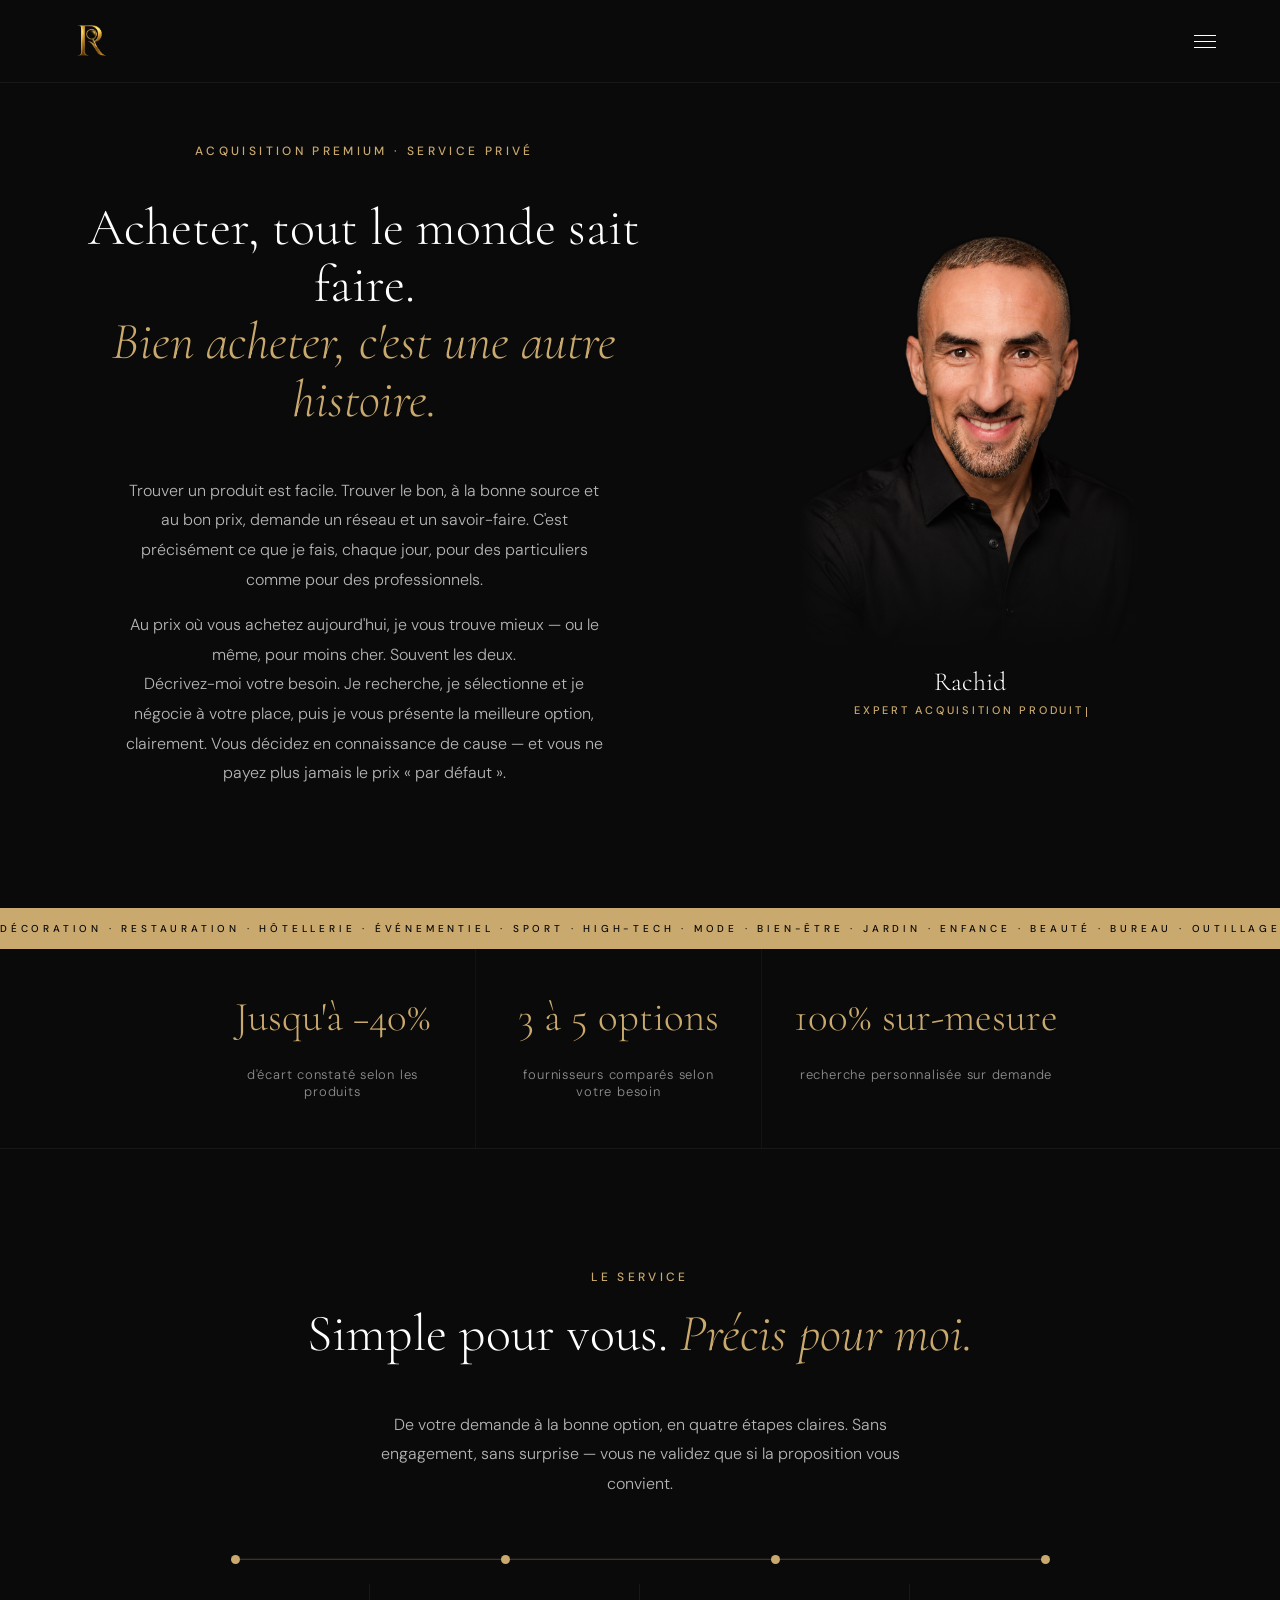
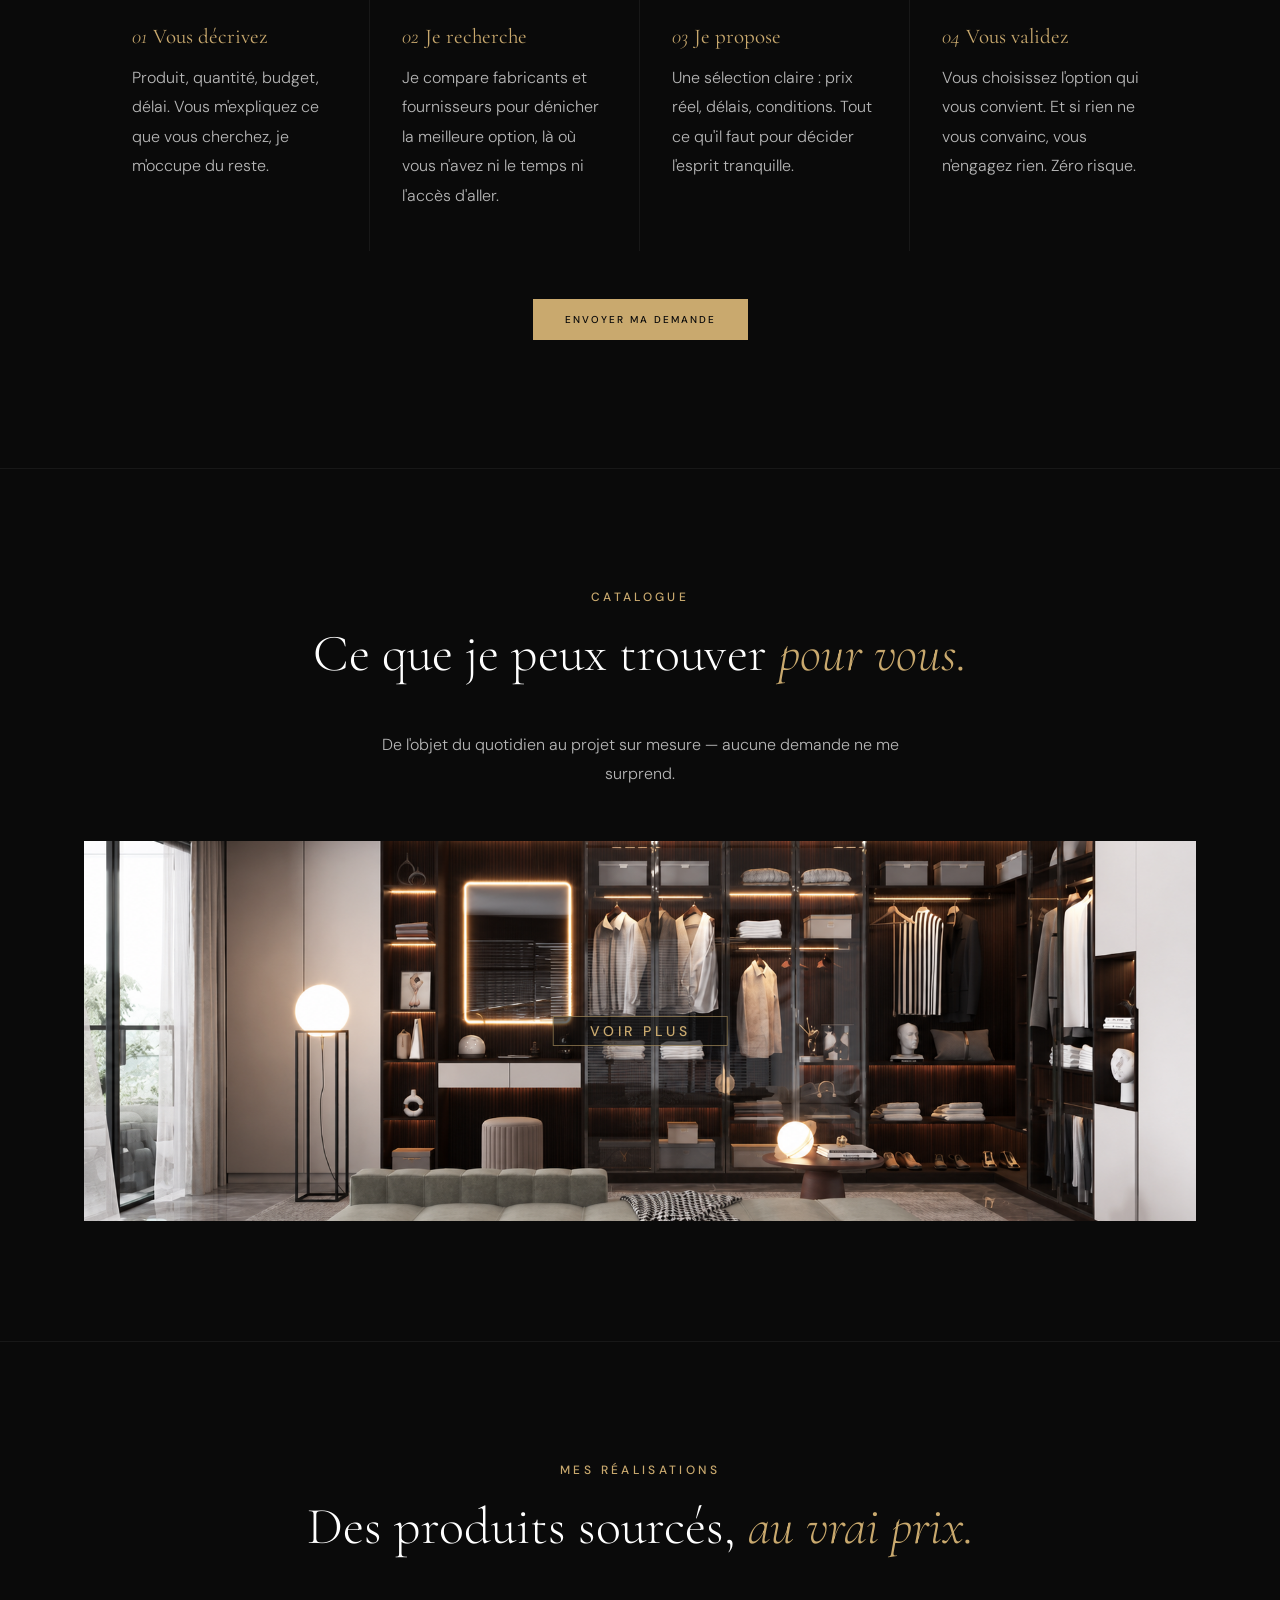
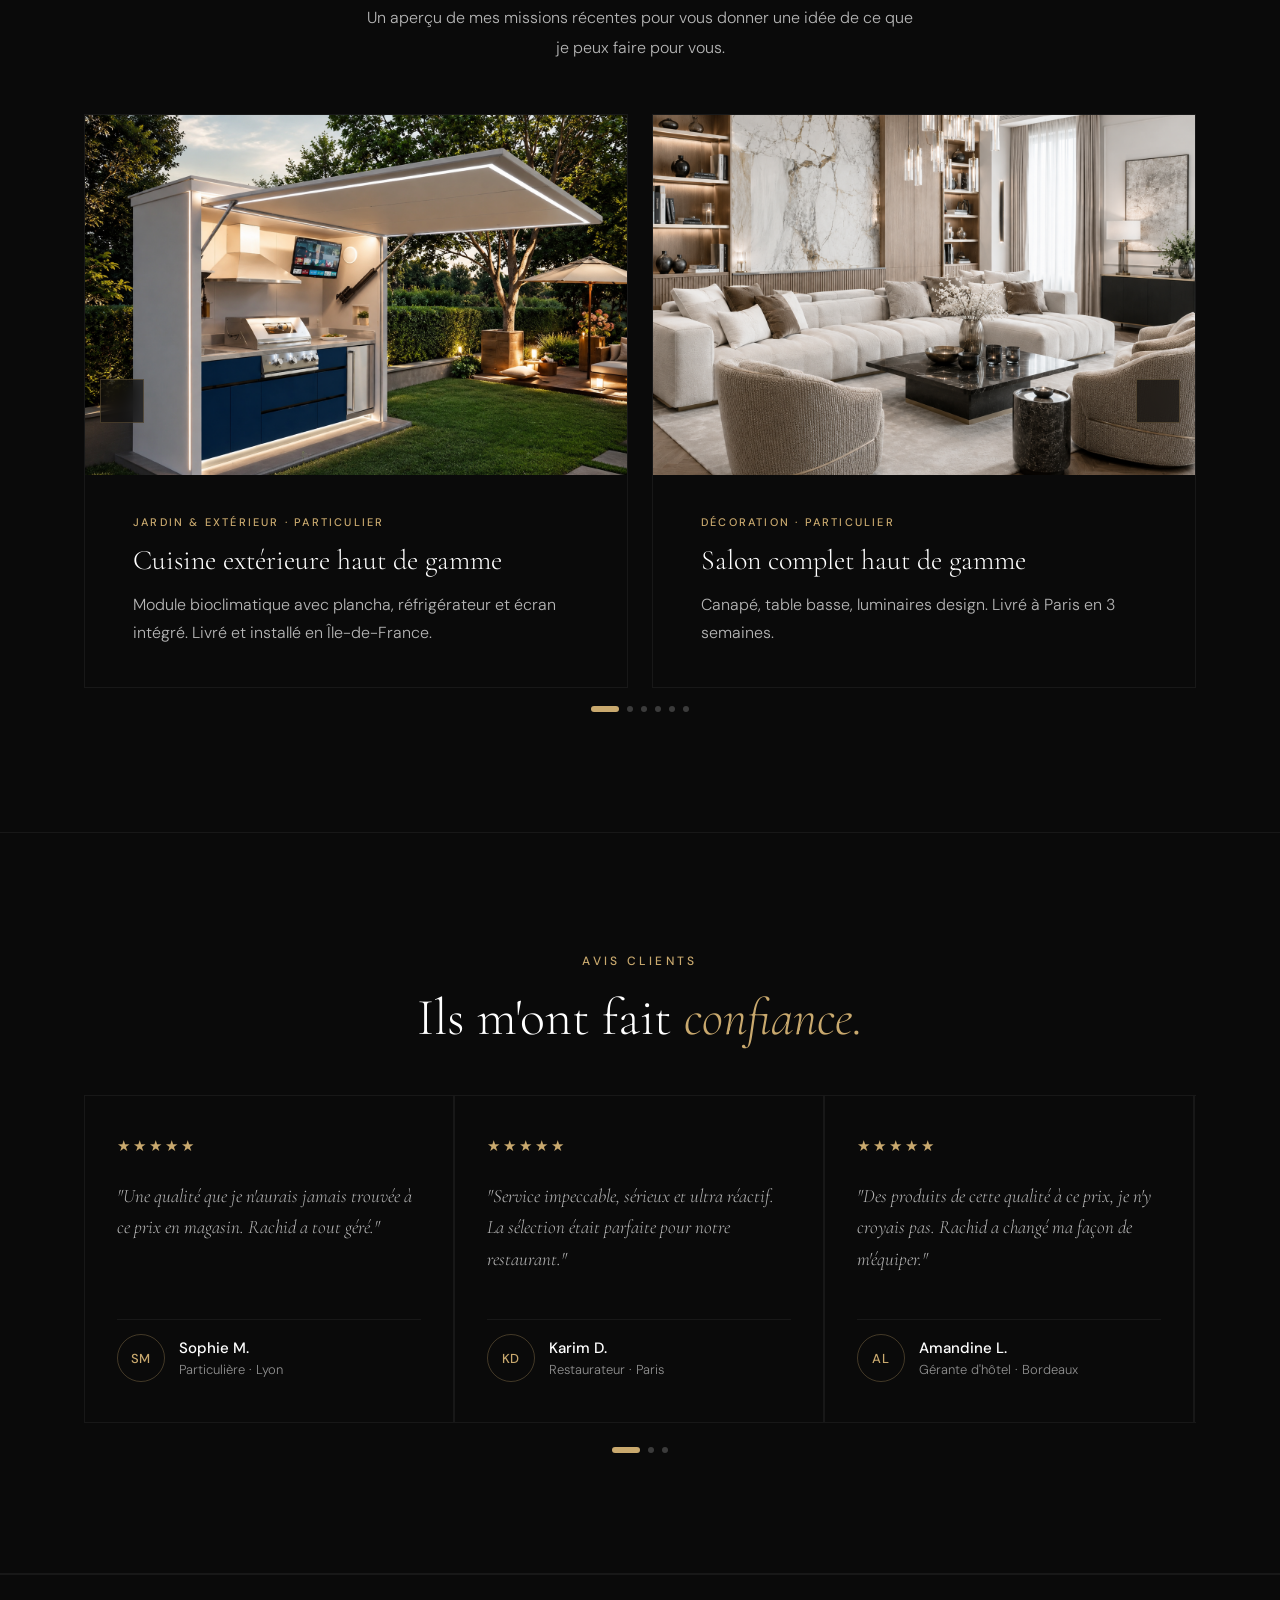
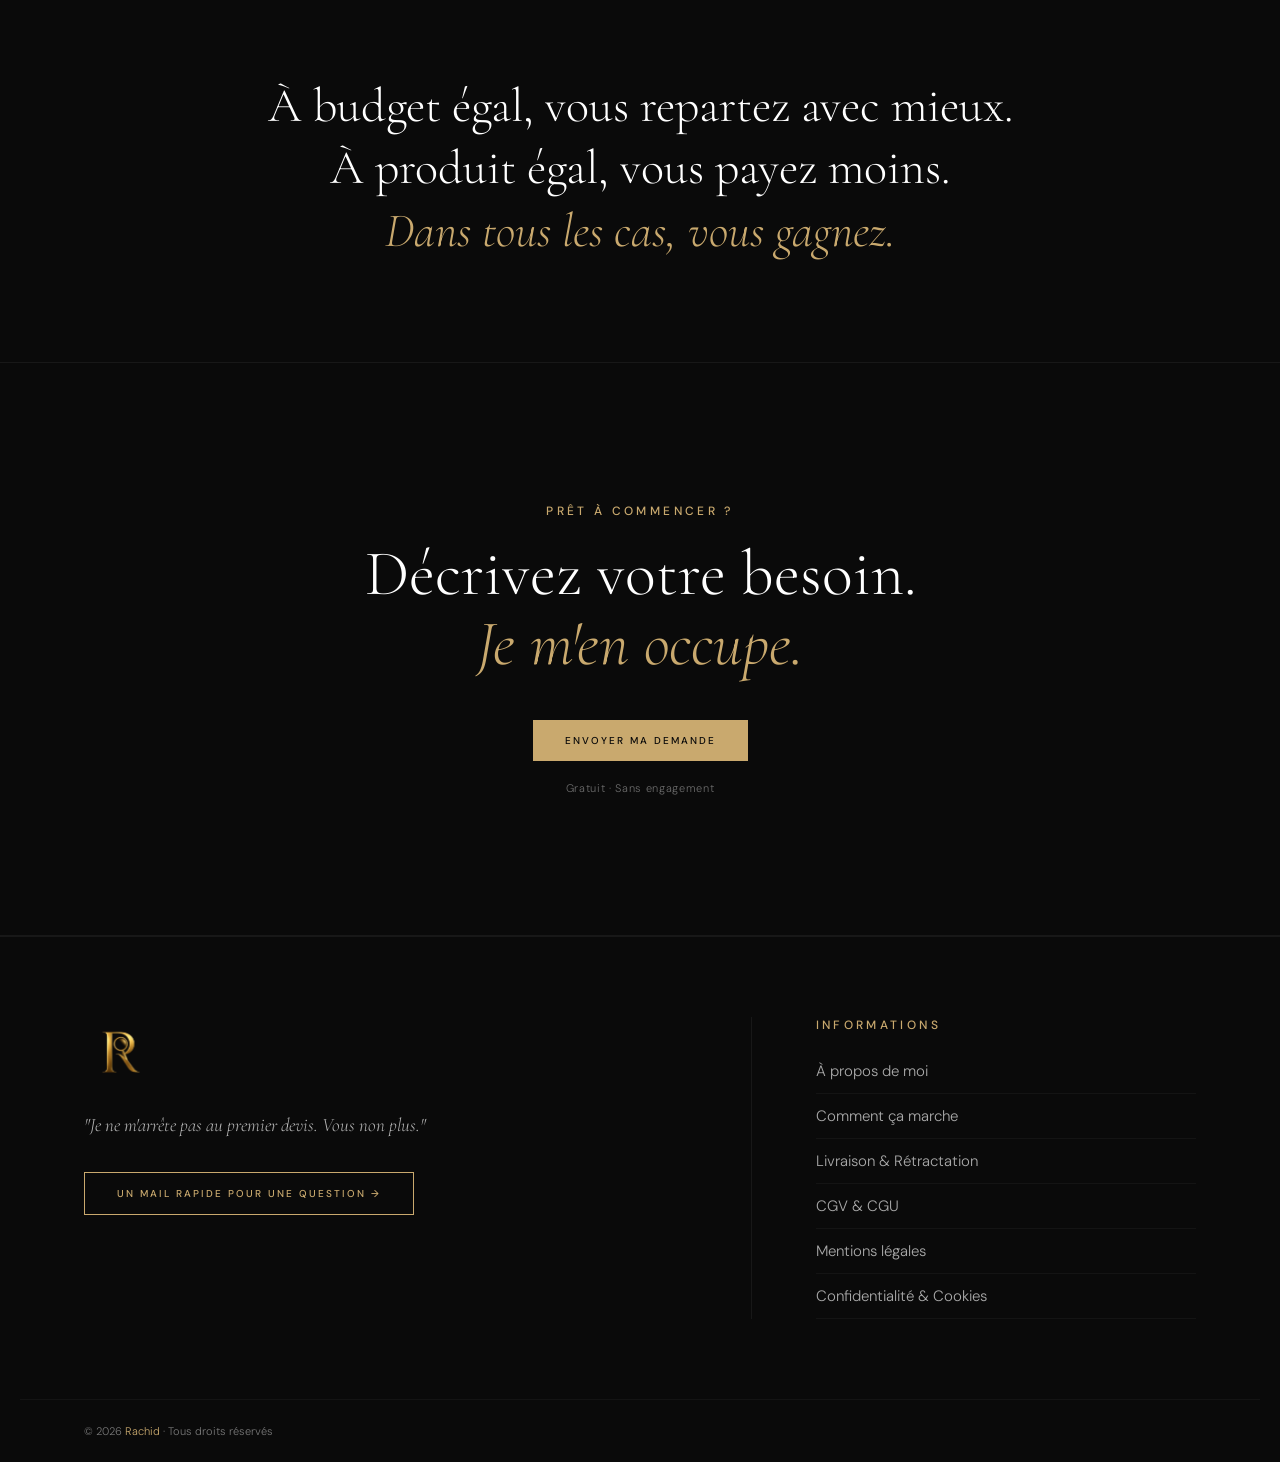
==== commit 59f57da9: "service: nouveau titre, sous-titre et corps des 4 etapes" ====
--- a/index.html
+++ b/index.html
@@ -95,8 +95,8 @@
     <div class="section-inner">
       <div class="reveal">
         <p class="eyebrow">Le service</p>
-        <h2 class="section-title">Un service de <em>recherche de produits.</em></h2>
-        <p class="service-intro">Je recherche, compare et sélectionne les meilleures options fournisseurs selon votre besoin — avec une vision claire du prix, des délais et des conditions de livraison.</p>
+        <h2 class="section-title">Simple pour vous. <em>Précis pour moi.</em></h2>
+        <p class="service-intro">De votre demande à la bonne option, en quatre étapes claires. Sans engagement, sans surprise — vous ne validez que si la proposition vous convient.</p>
       </div>
       <div class="service-progress-bar">
         <div class="spb-dots">
@@ -109,19 +109,19 @@
       <div class="service-grid" id="serviceGrid">
         <div class="service-step">
           <div class="step-header"><span class="step-num">01</span><h3 class="step-title">Vous décrivez</h3></div>
-          <p class="step-body">Produit, quantité, budget, dimensions, délai : vous m'expliquez précisément ce que vous cherchez.</p>
+          <p class="step-body">Produit, quantité, budget, délai. Vous m'expliquez ce que vous cherchez, je m'occupe du reste.</p>
         </div>
         <div class="service-step">
           <div class="step-header"><span class="step-num">02</span><h3 class="step-title">Je recherche</h3></div>
-          <p class="step-body">Je compare plusieurs fournisseurs et fabricants pour identifier les meilleures options disponibles.</p>
+          <p class="step-body">Je compare fabricants et fournisseurs pour dénicher la meilleure option, là où vous n'avez ni le temps ni l'accès d'aller.</p>
         </div>
         <div class="service-step">
           <div class="step-header"><span class="step-num">03</span><h3 class="step-title">Je propose</h3></div>
-          <p class="step-body">Vous recevez une sélection claire avec prix, délais, conditions et points de vigilance.</p>
+          <p class="step-body">Une sélection claire : prix réel, délais, conditions. Tout ce qu'il faut pour décider l'esprit tranquille.</p>
         </div>
         <div class="service-step">
           <div class="step-header"><span class="step-num">04</span><h3 class="step-title">Vous validez</h3></div>
-          <p class="step-body">Vous choisissez l'option qui vous convient. Sinon, vous n'engagez aucun achat.</p>
+          <p class="step-body">Vous choisissez l'option qui vous convient. Et si rien ne vous convainc, vous n'engagez rien. Zéro risque.</p>
         </div>
       </div>
       <div class="service-cta reveal">
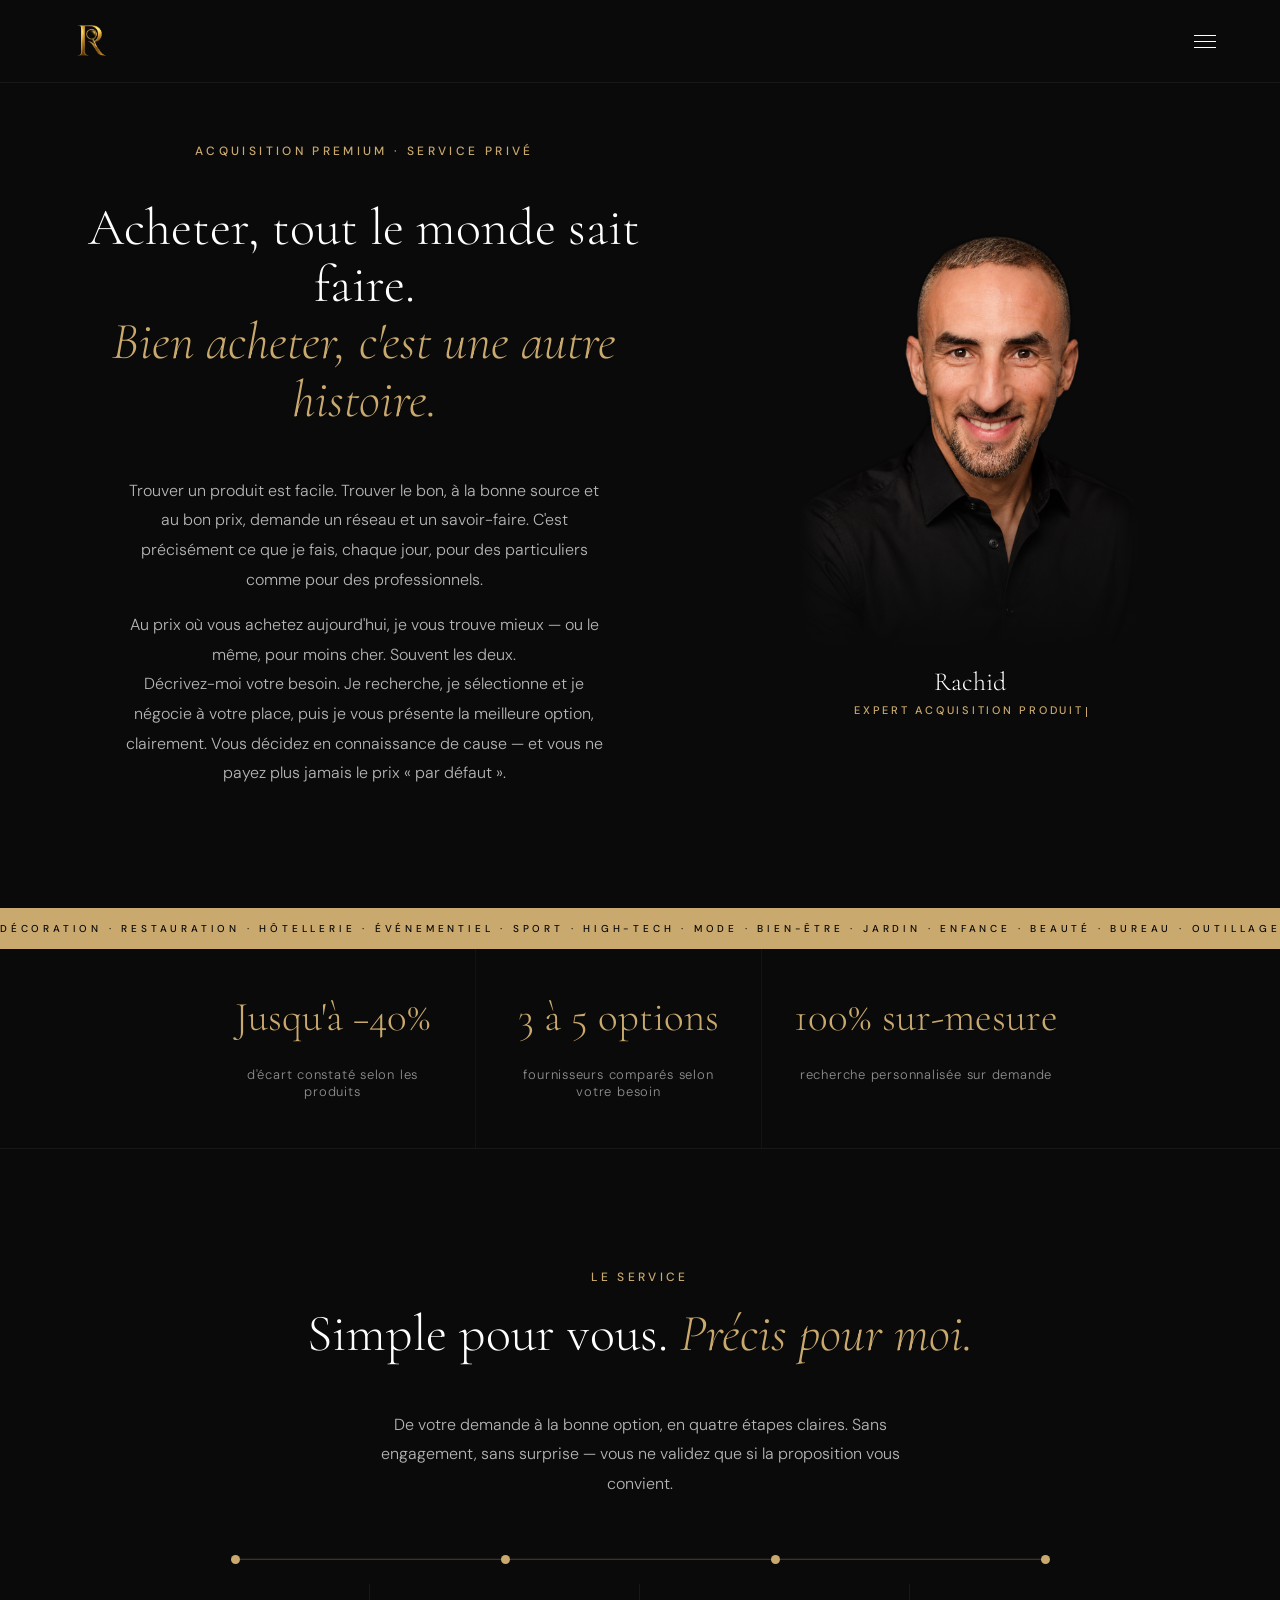
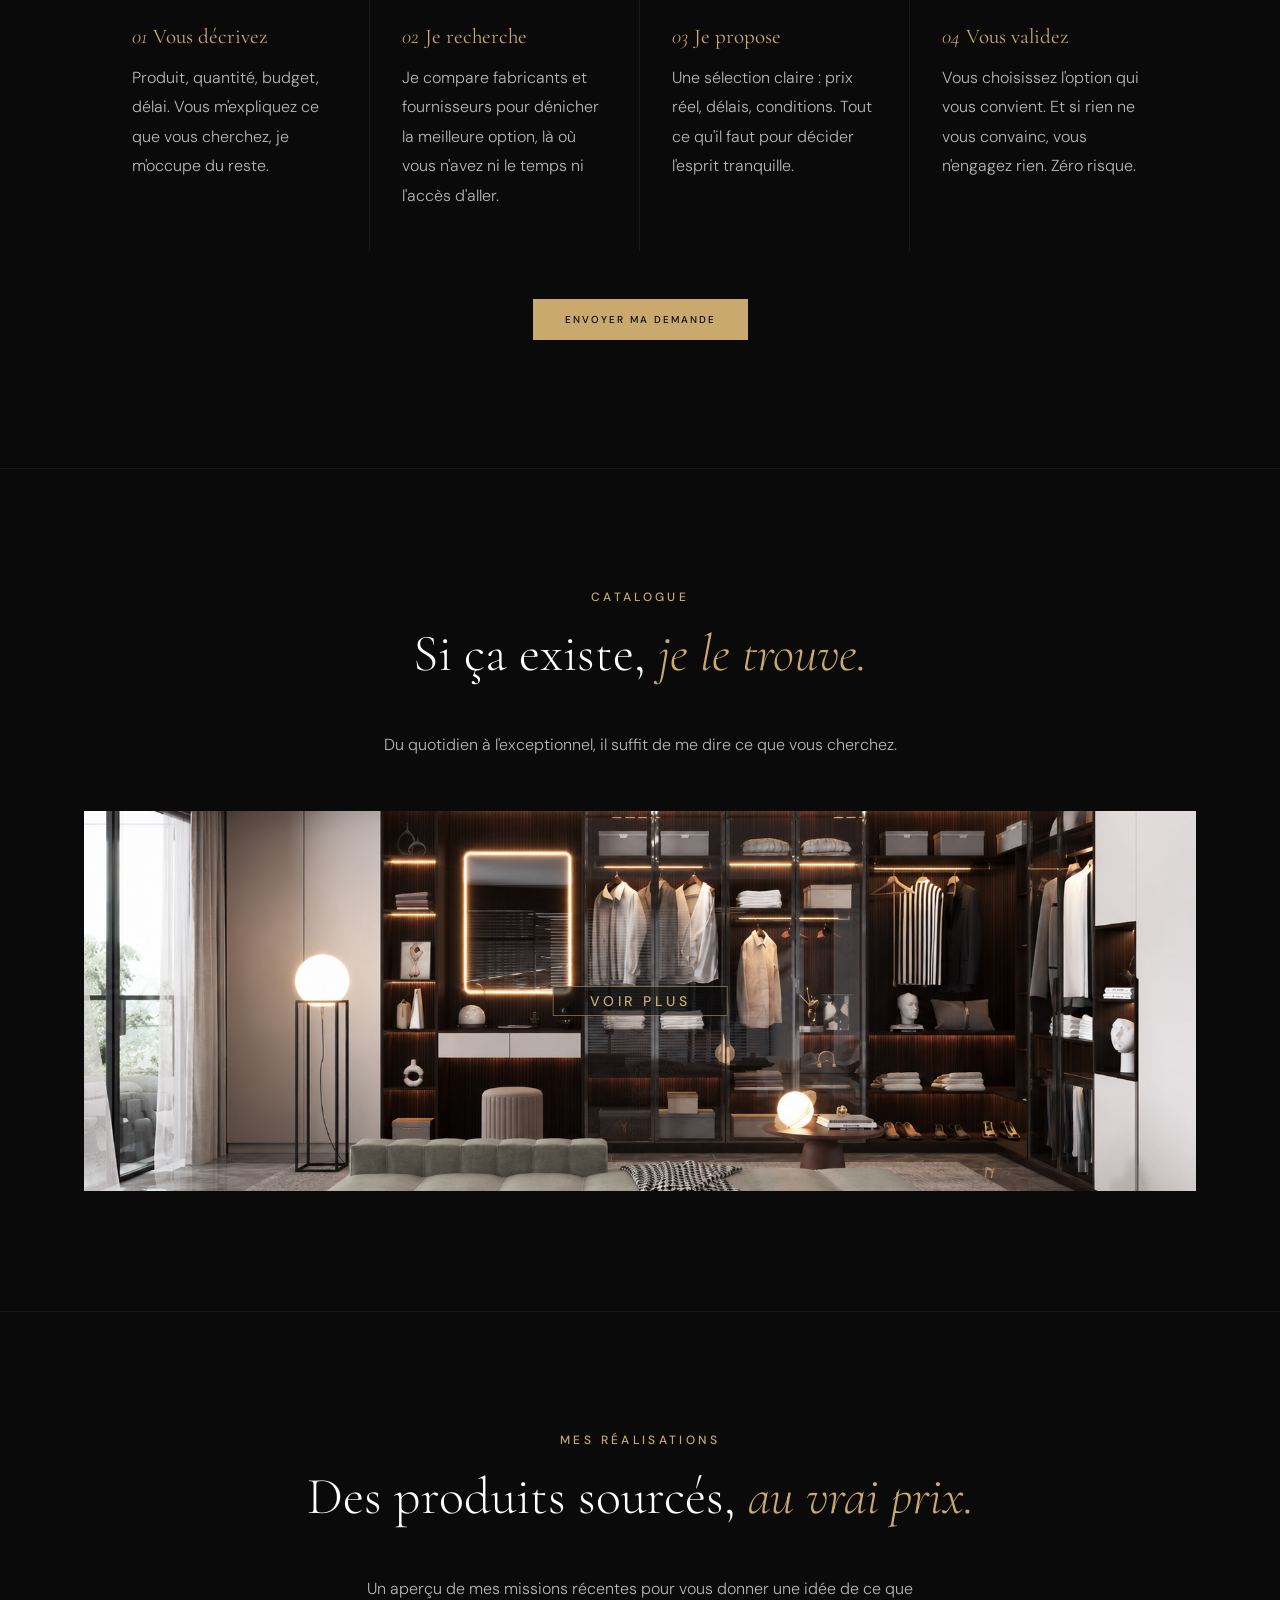
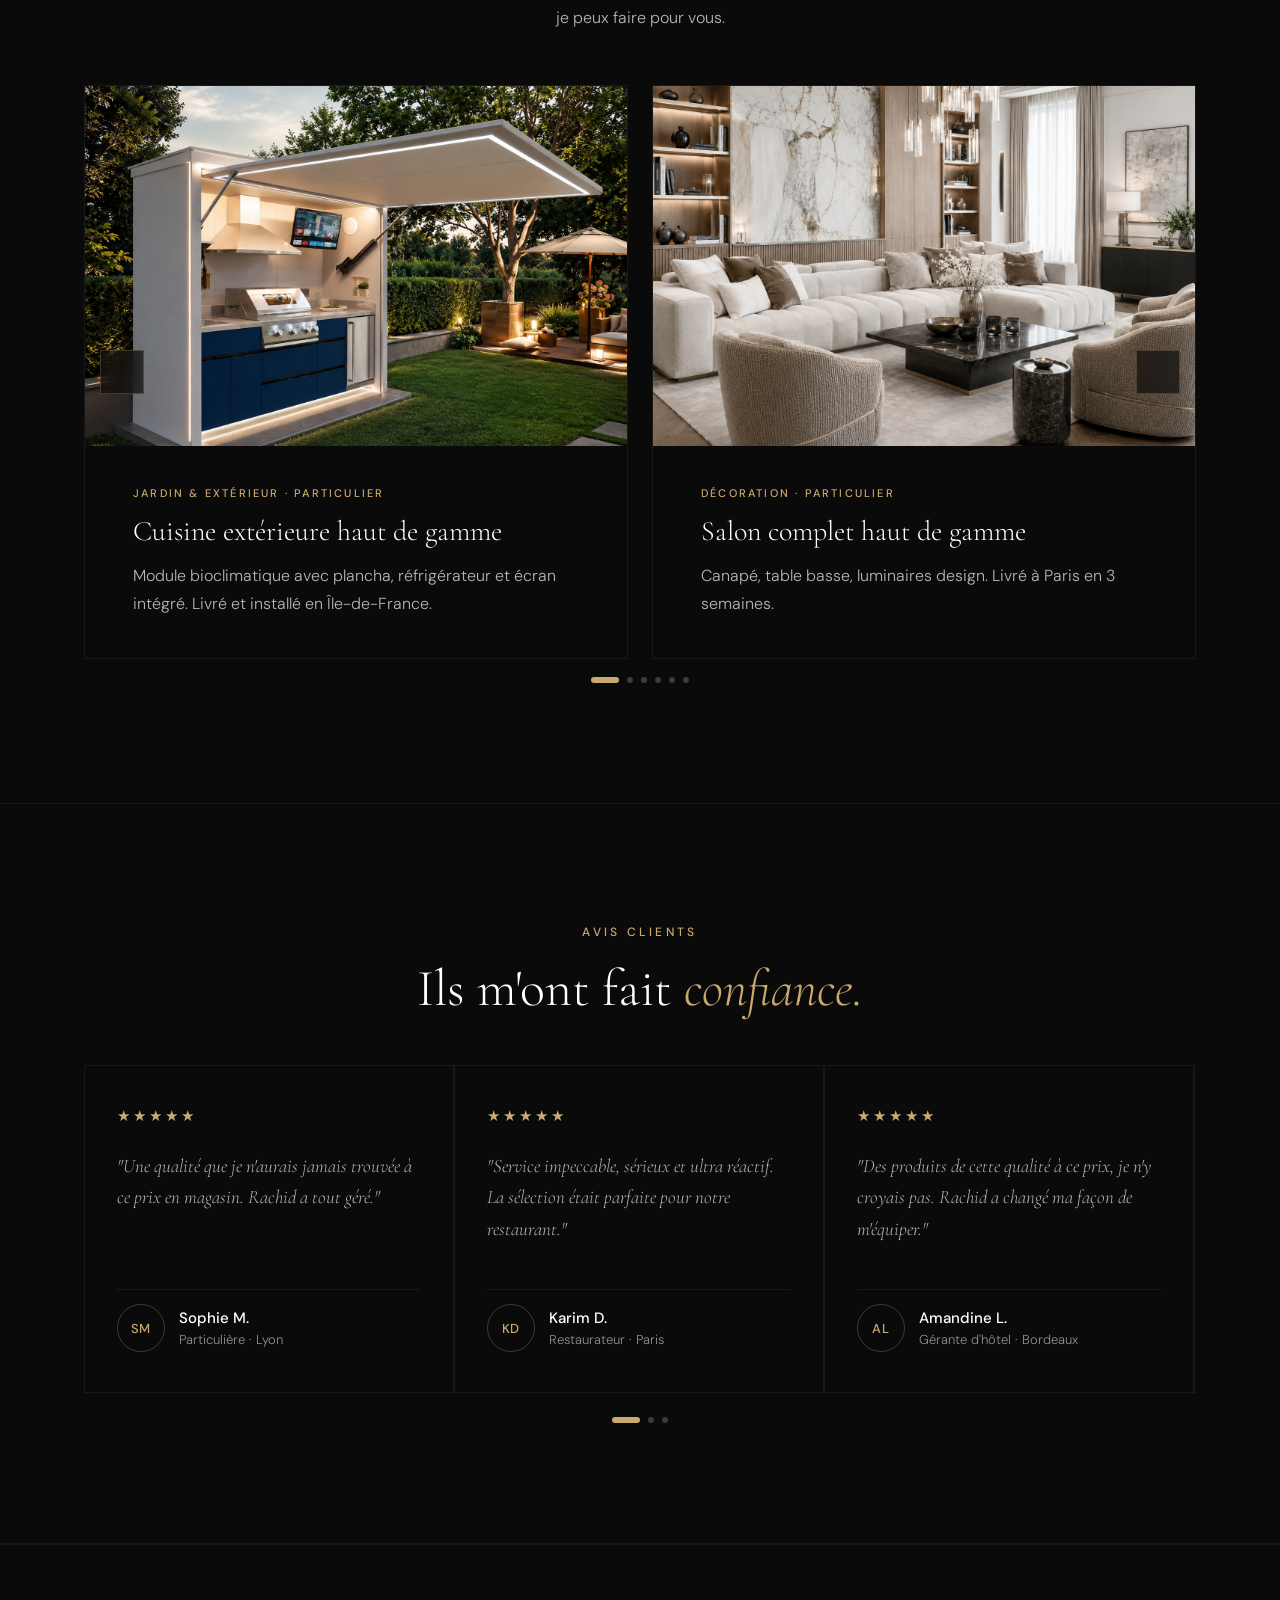
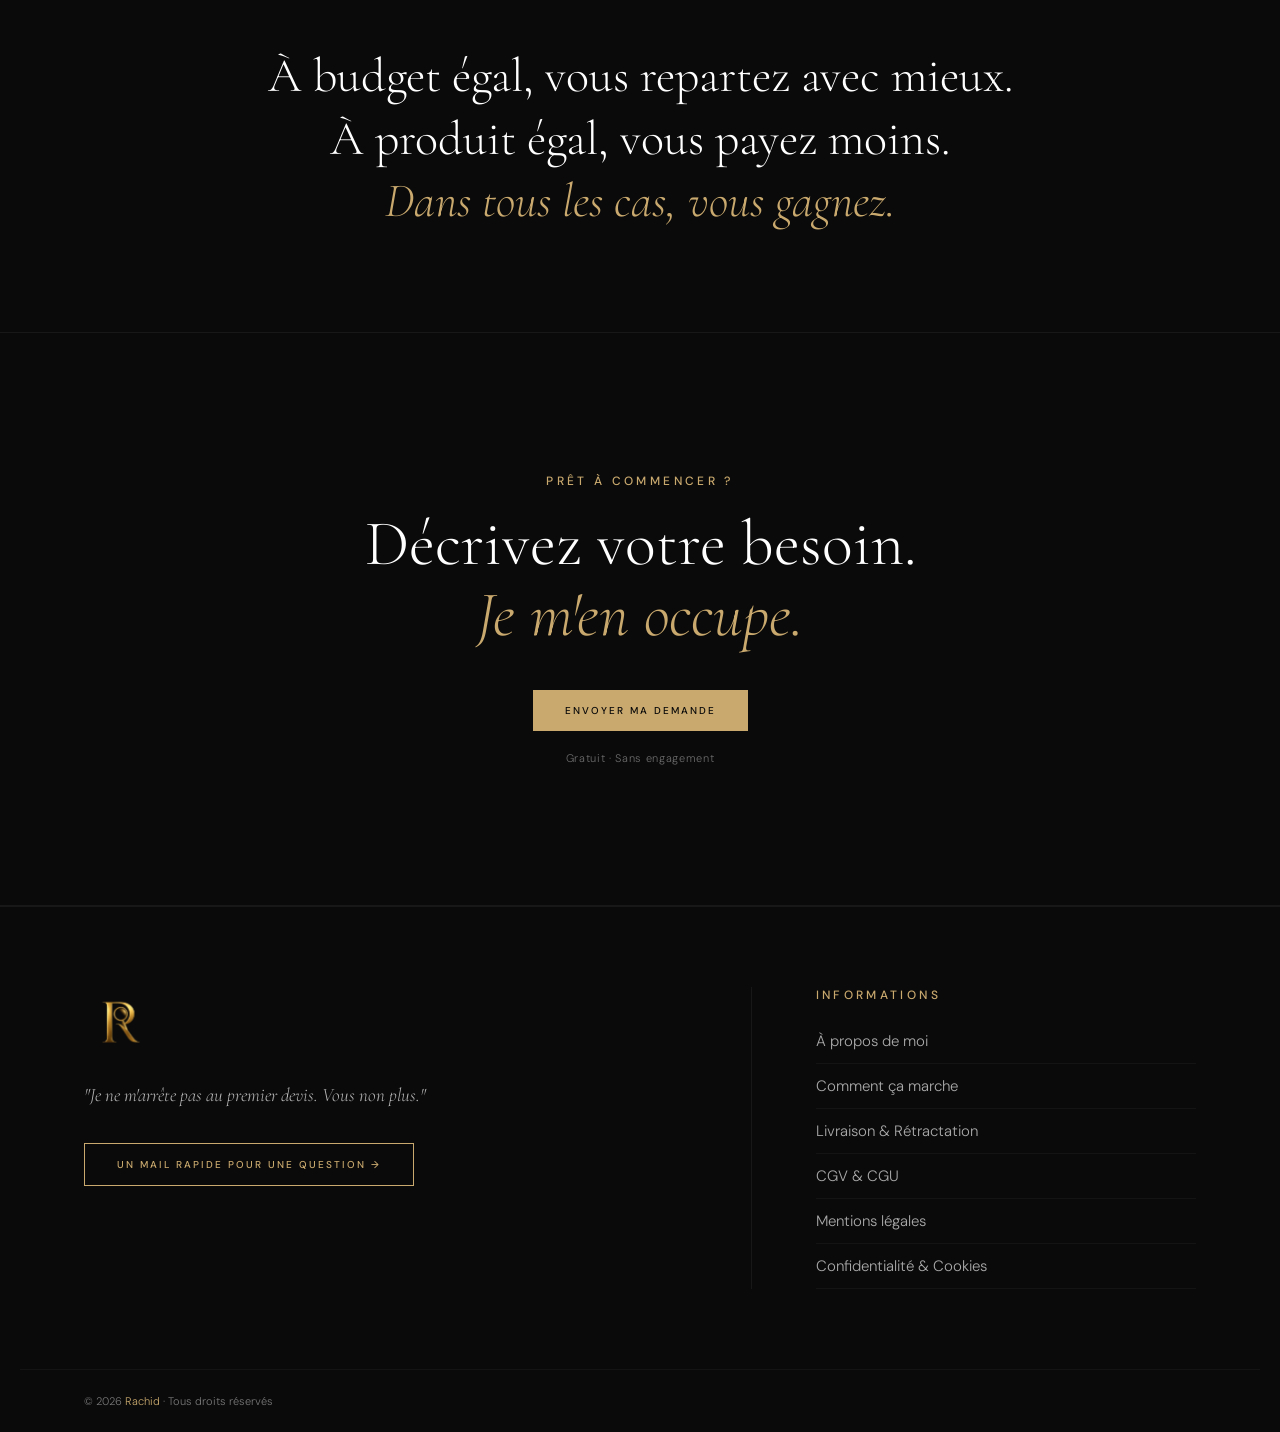
==== commit 3c400e47: "catalogue: nouveau titre et sous-titre" ====
--- a/index.html
+++ b/index.html
@@ -136,8 +136,8 @@
   <section class="catalogue" id="catalogue">
     <div class="section-inner reveal">
       <p class="eyebrow">Catalogue</p>
-      <h2 class="section-title">Ce que je peux trouver <em>pour vous.</em></h2>
-      <p class="section-intro">De l'objet du quotidien au projet sur mesure — aucune demande ne me surprend.</p>
+      <h2 class="section-title">Si ça existe, <em>je le trouve.</em></h2>
+      <p class="section-intro">Du quotidien à l'exceptionnel, il suffit de me dire ce que vous cherchez.</p>
       <a href="galerie.html" class="cat-showcase">
         <img src="photos/13.png" alt="Catalogue" class="cat-showcase-img">
         <div class="cat-voir-plus">Voir plus</div>
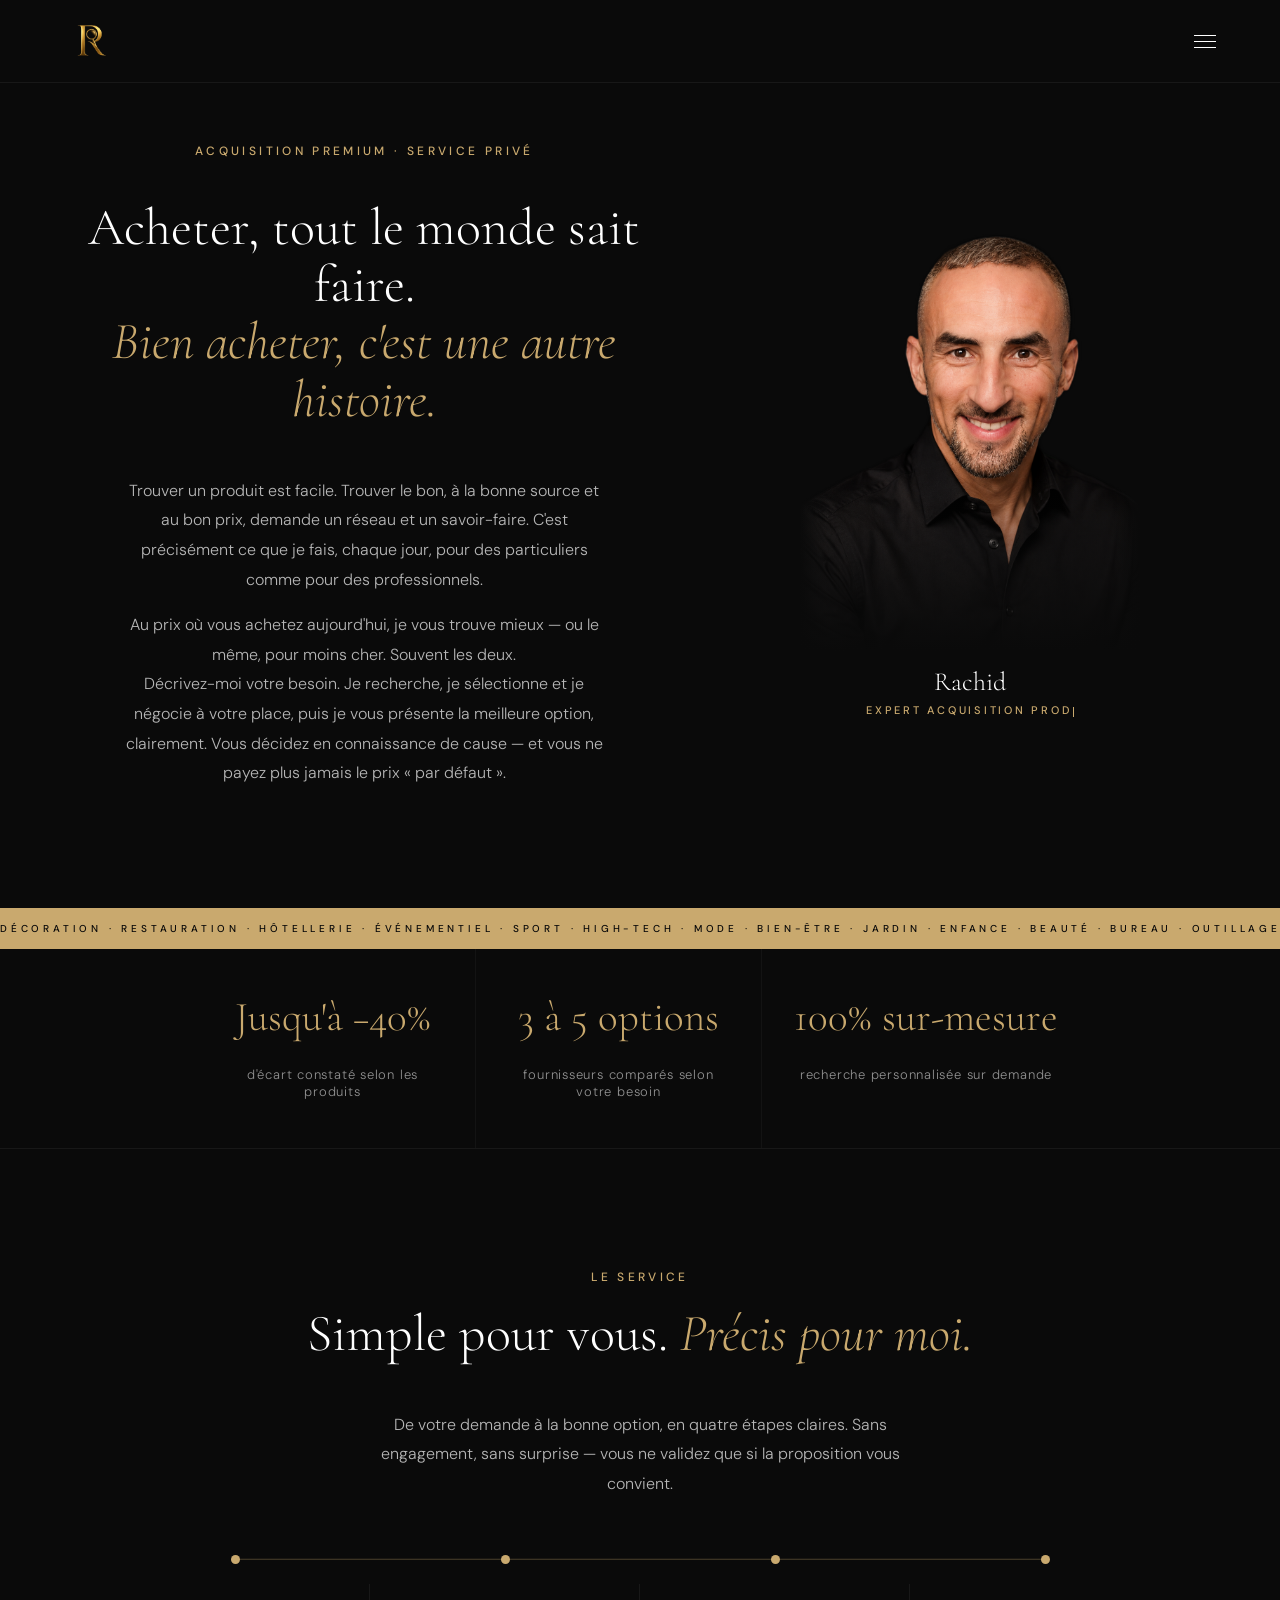
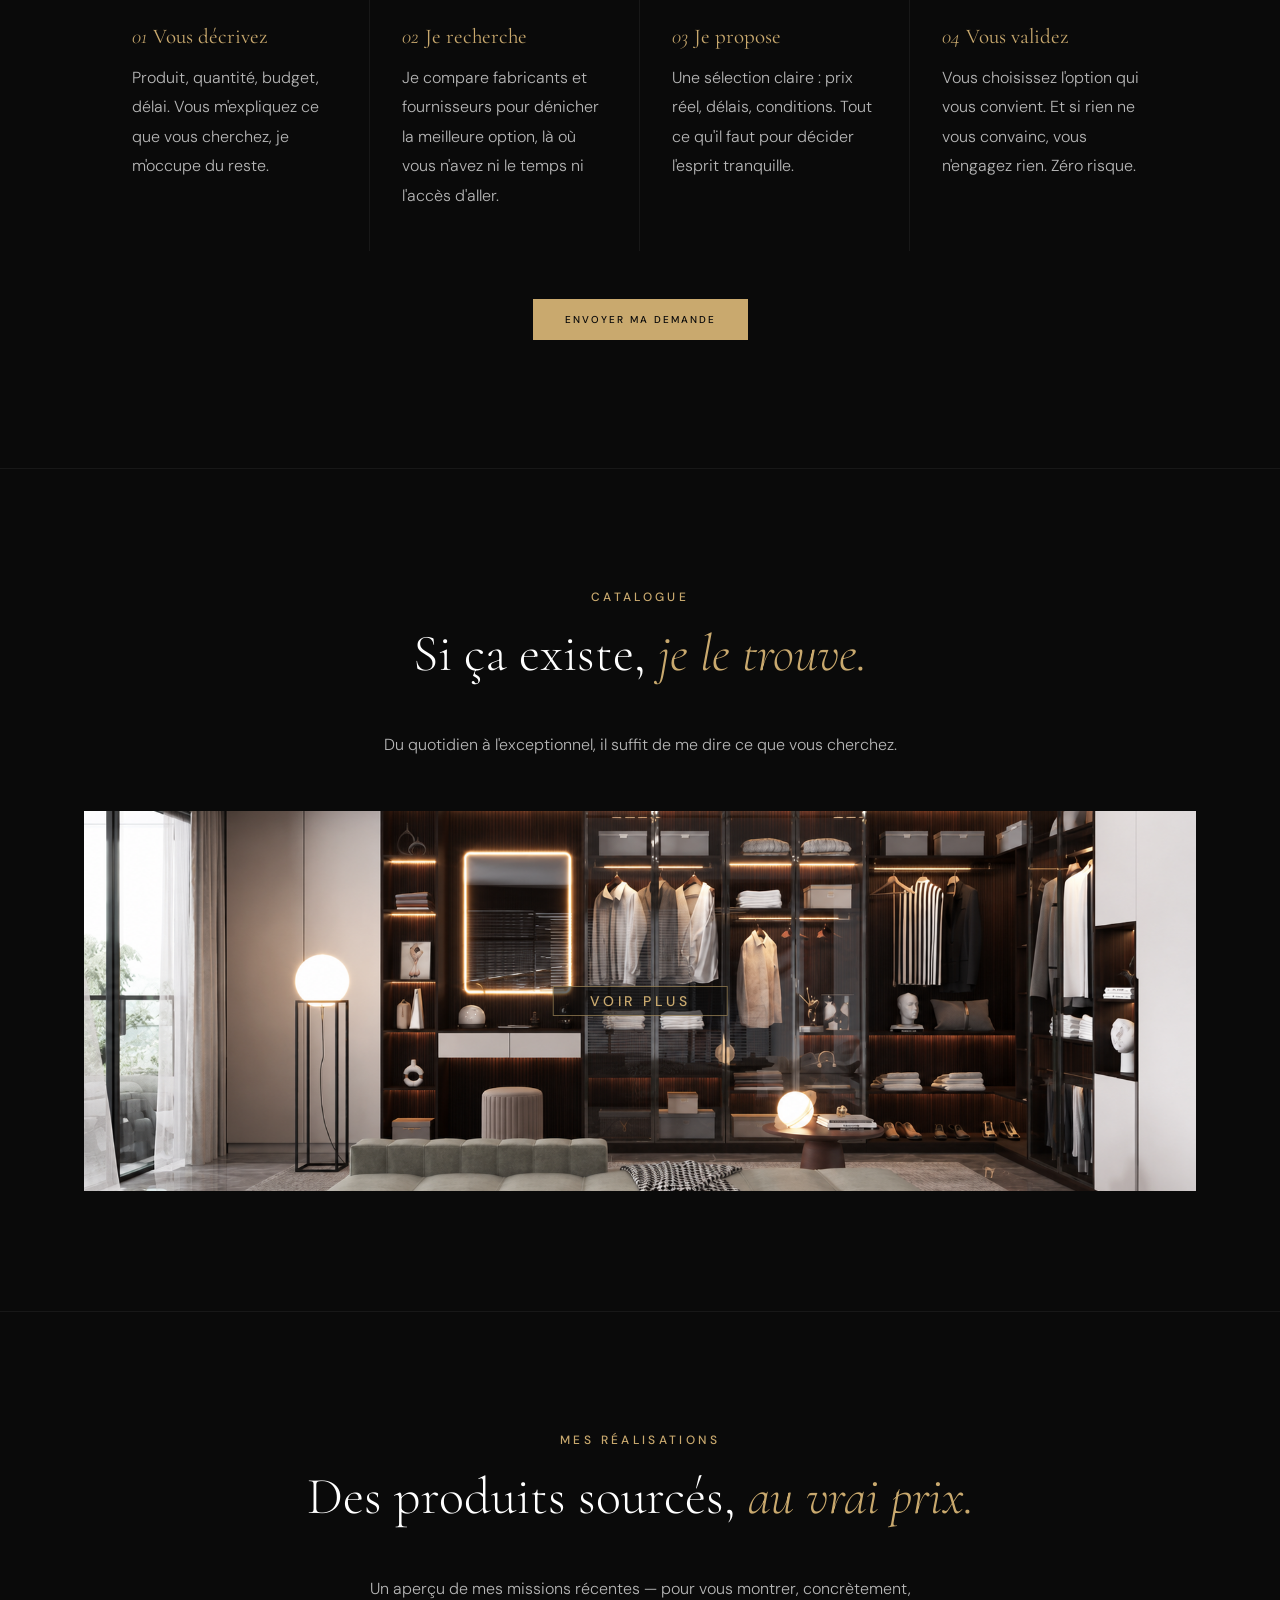
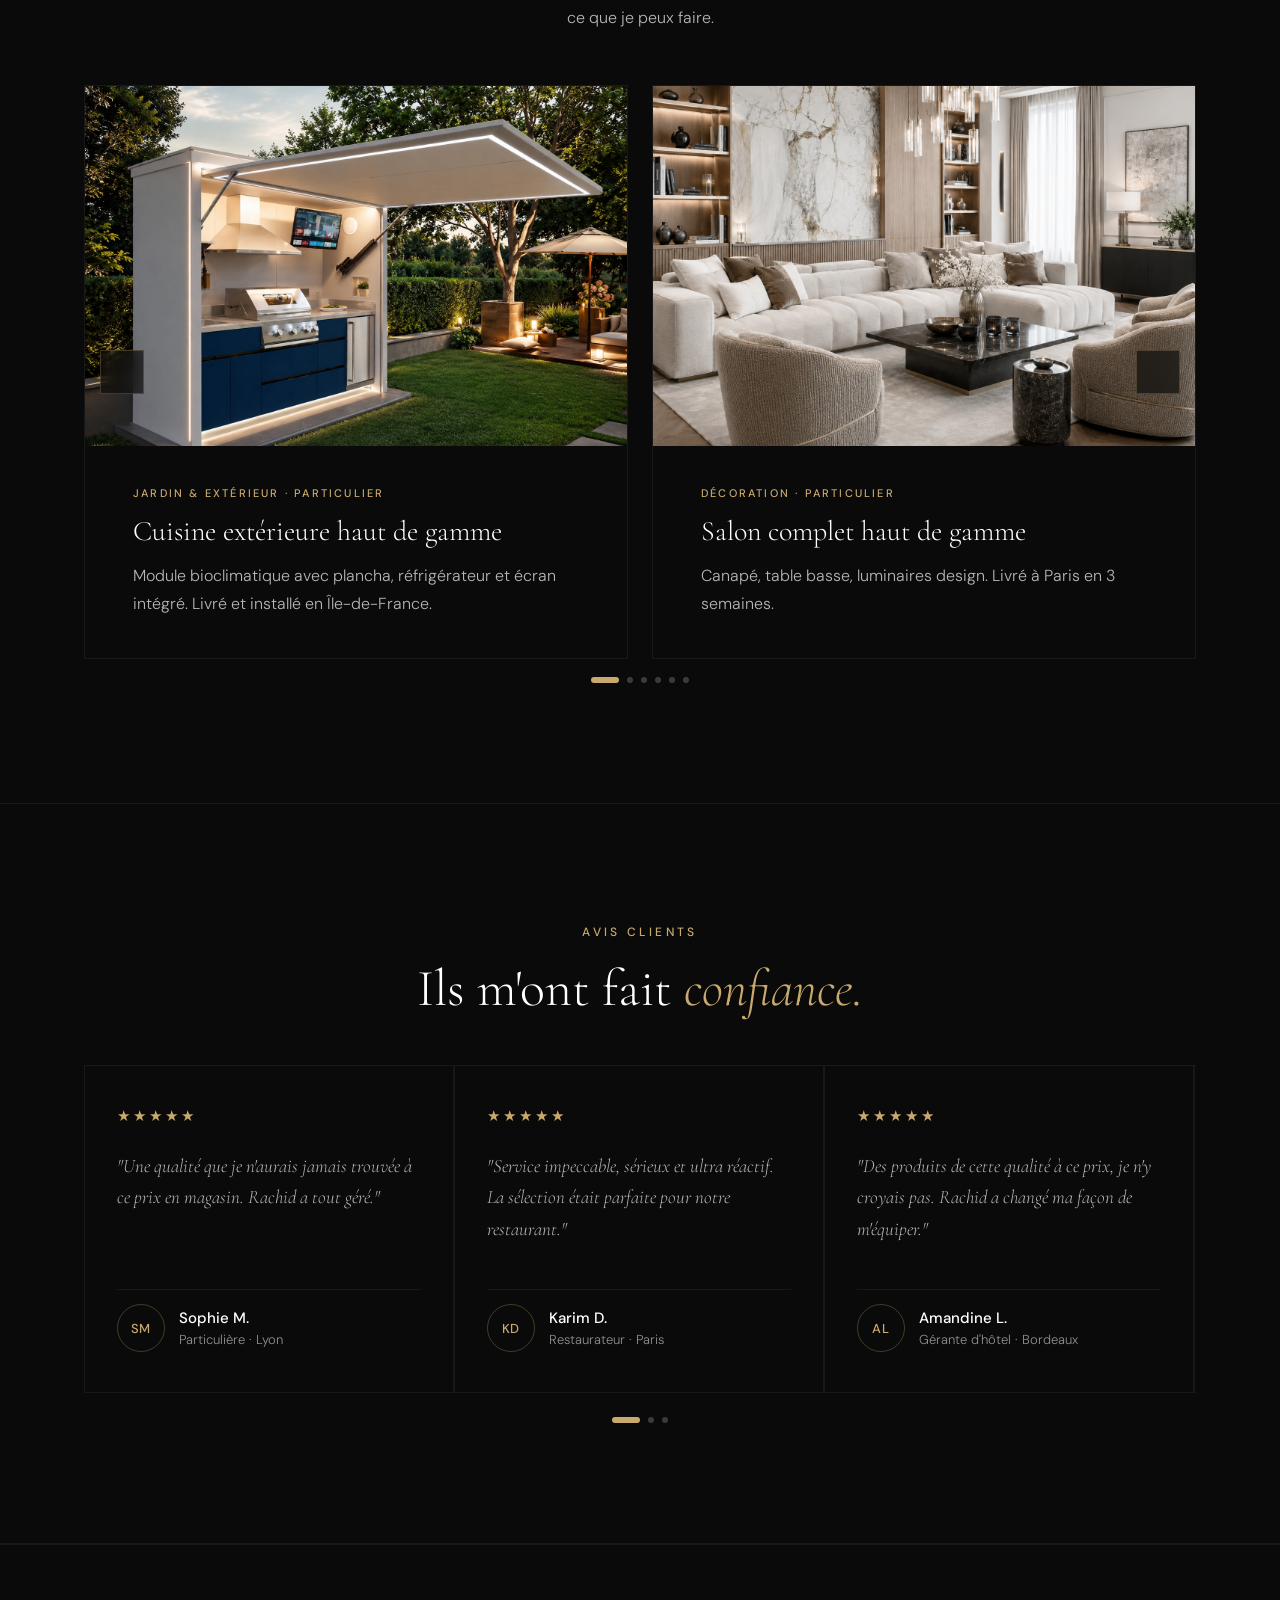
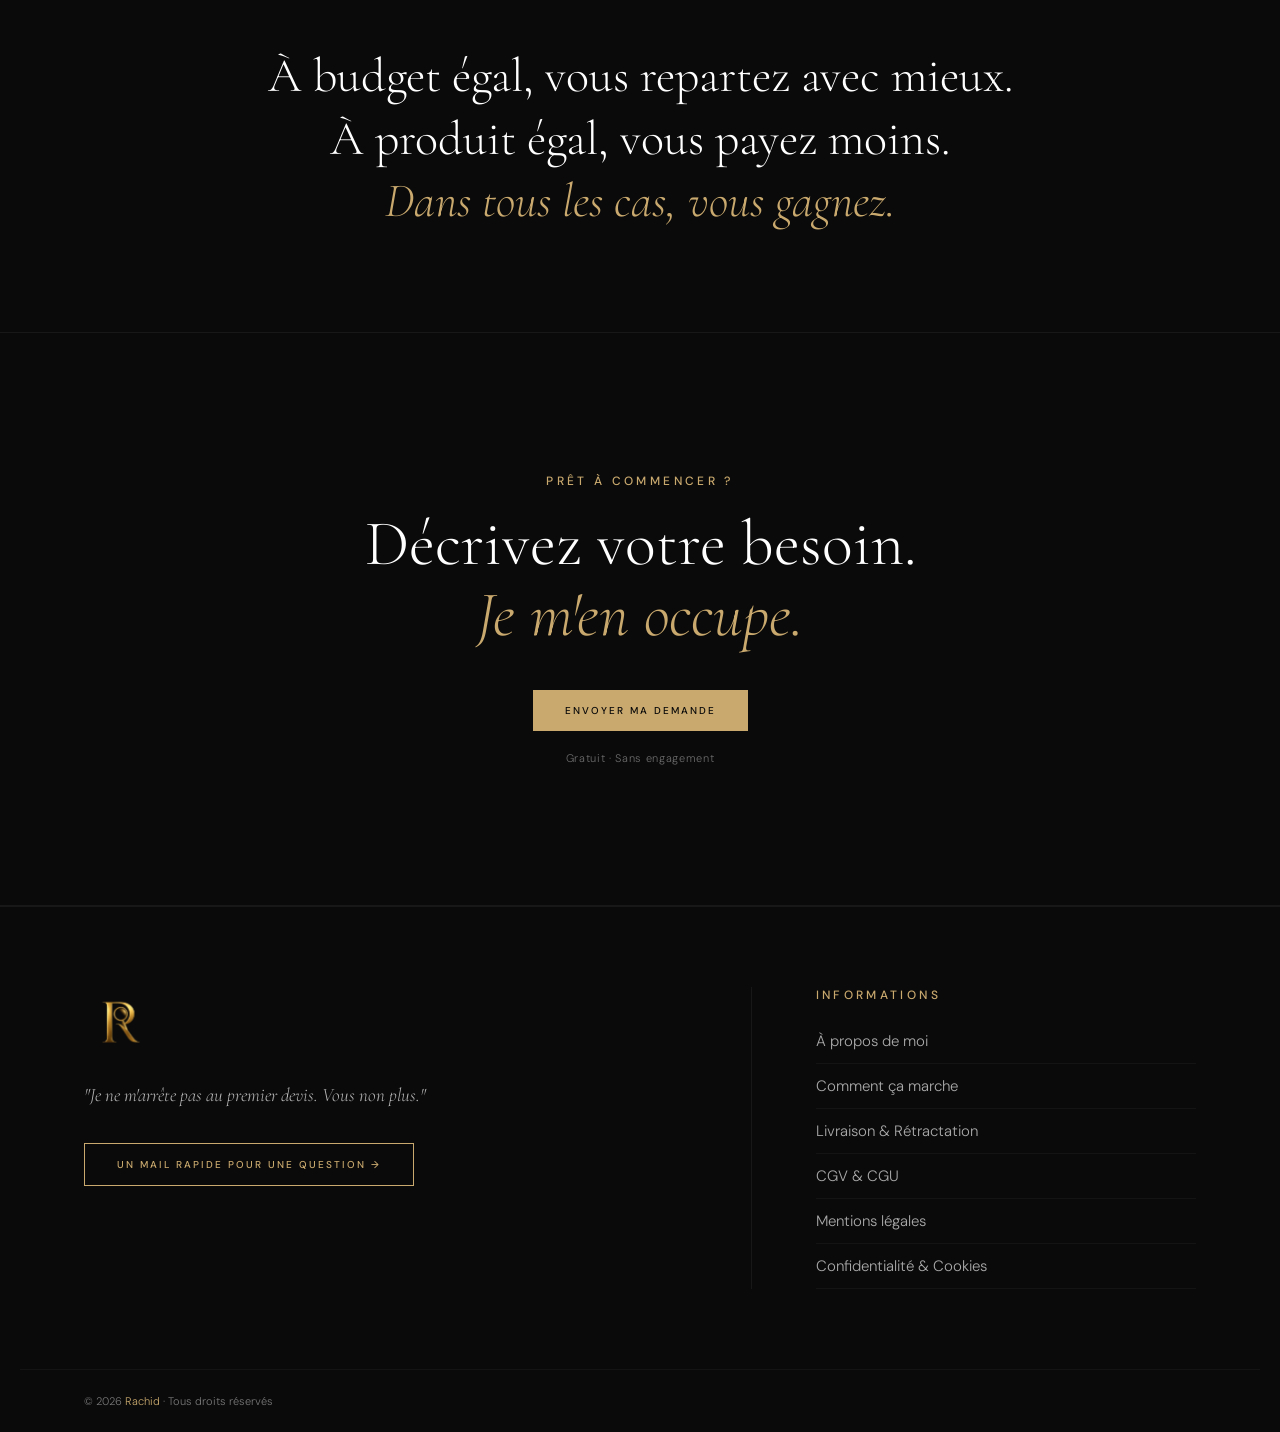
==== commit 434e3486: "realisations: sous-titre plus direct et epure" ====
--- a/index.html
+++ b/index.html
@@ -150,7 +150,7 @@
     <div class="section-inner reveal">
       <p class="eyebrow">Mes réalisations</p>
       <h2 class="section-title">Des produits sourcés, <em>au vrai prix.</em></h2>
-      <p class="section-intro">Un aperçu de mes missions récentes pour vous donner une idée de ce que je peux faire pour vous.</p>
+      <p class="section-intro">Un aperçu de mes missions récentes — pour vous montrer, concrètement, ce que je peux faire.</p>
       <div class="real-carousel">
         <div class="real-carousel-track">
           <div class="real-grid" id="realGrid">
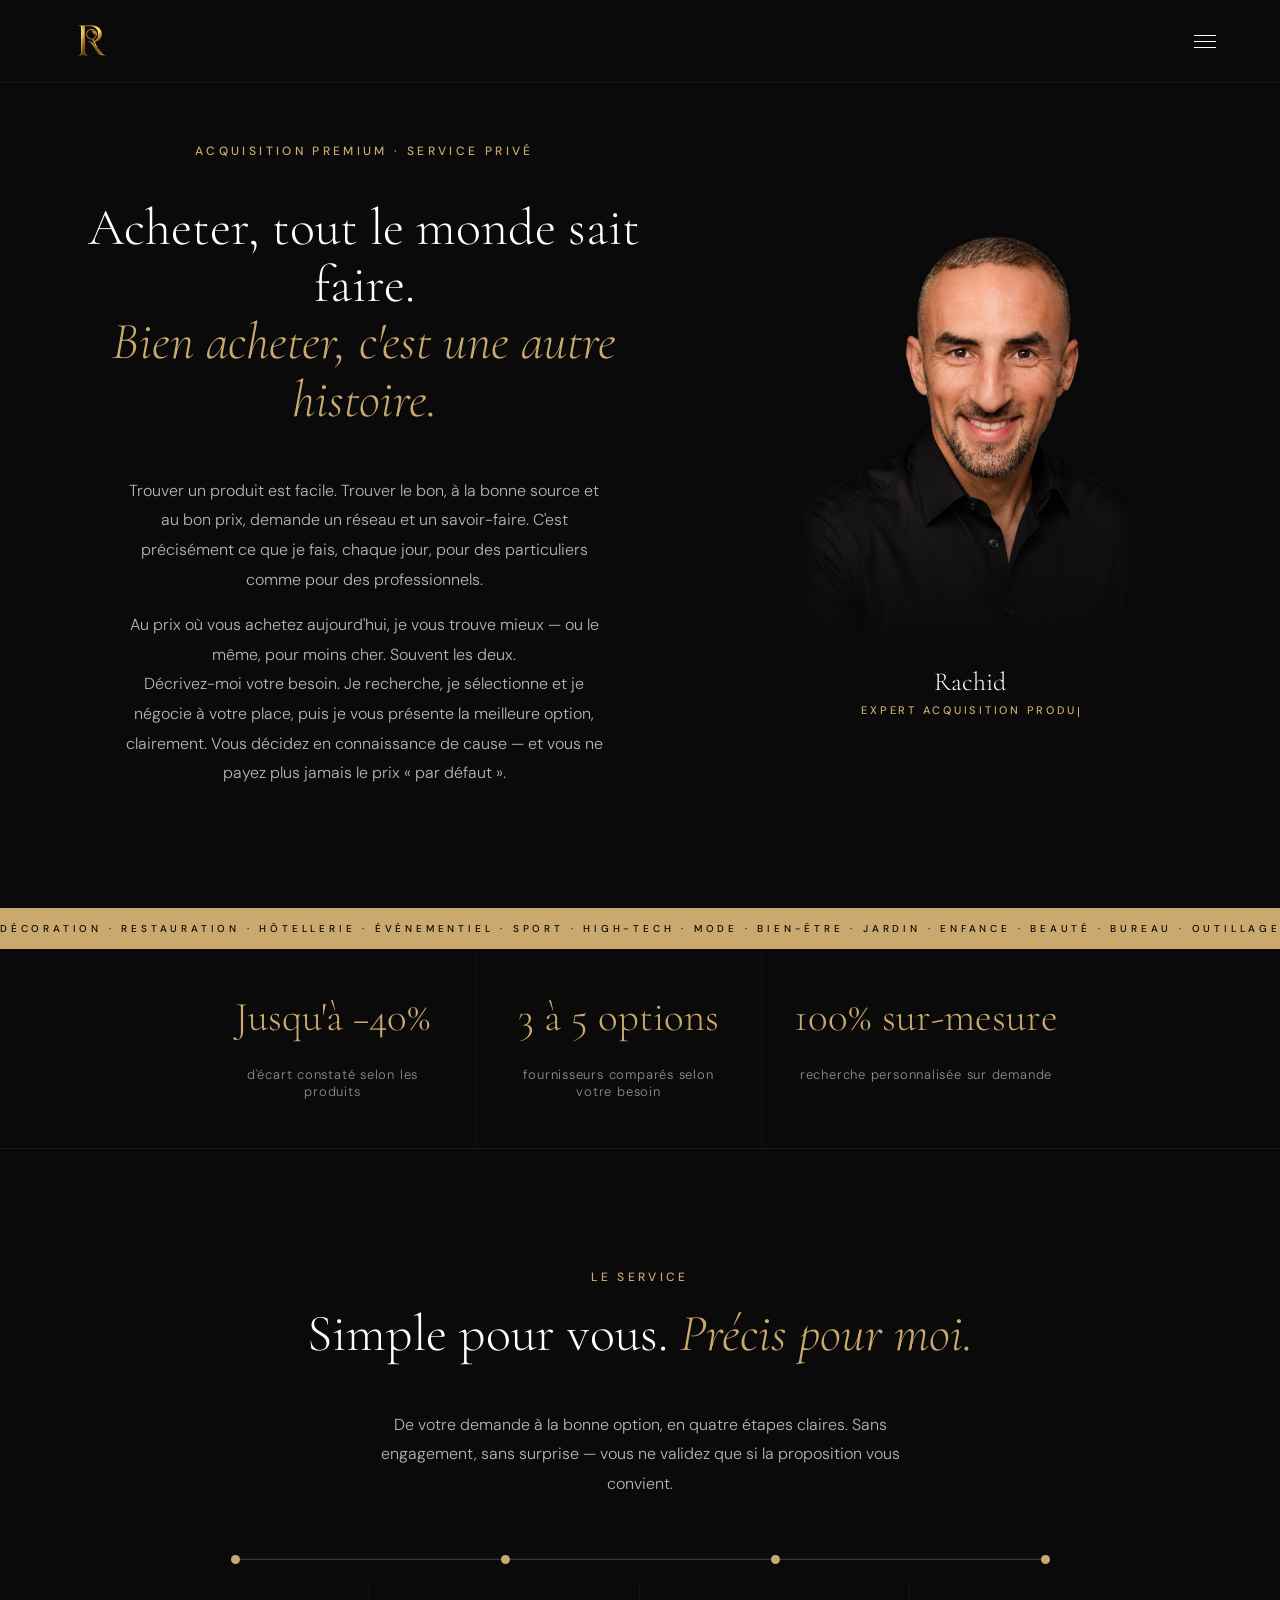
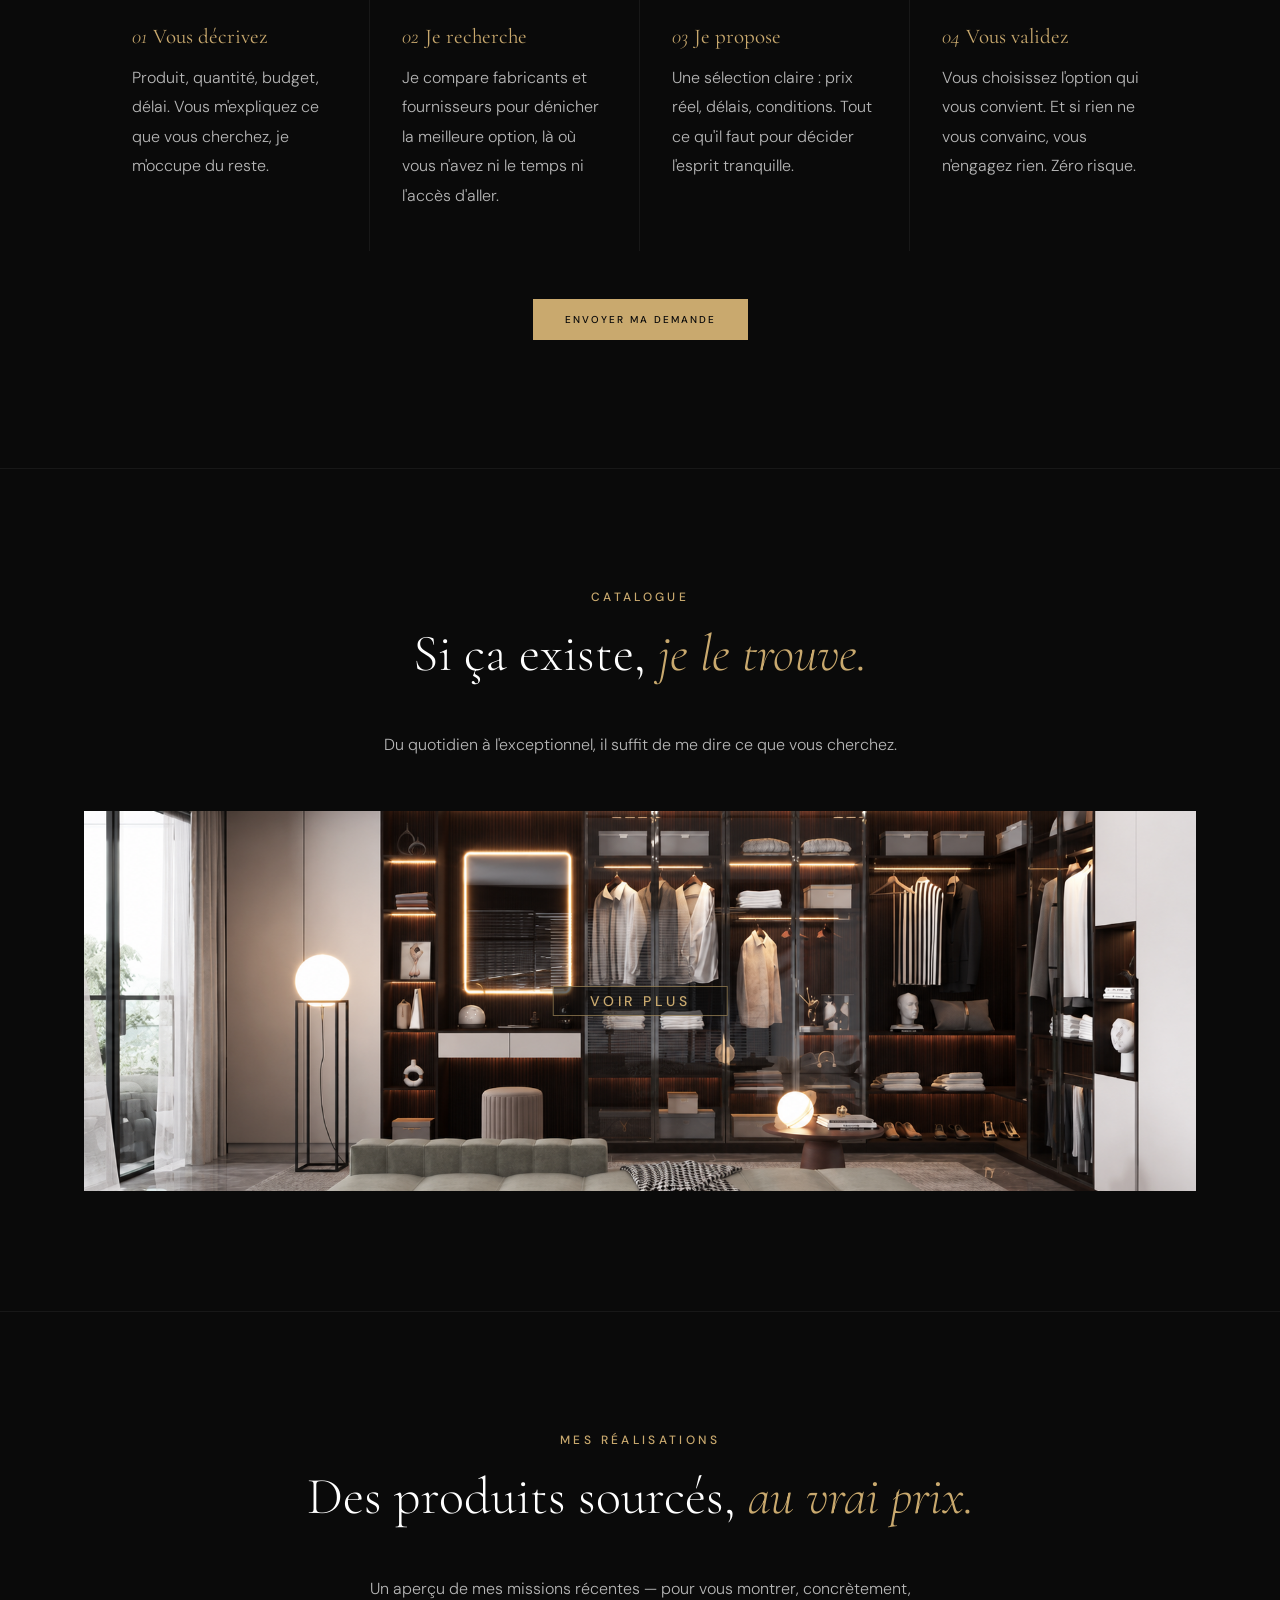
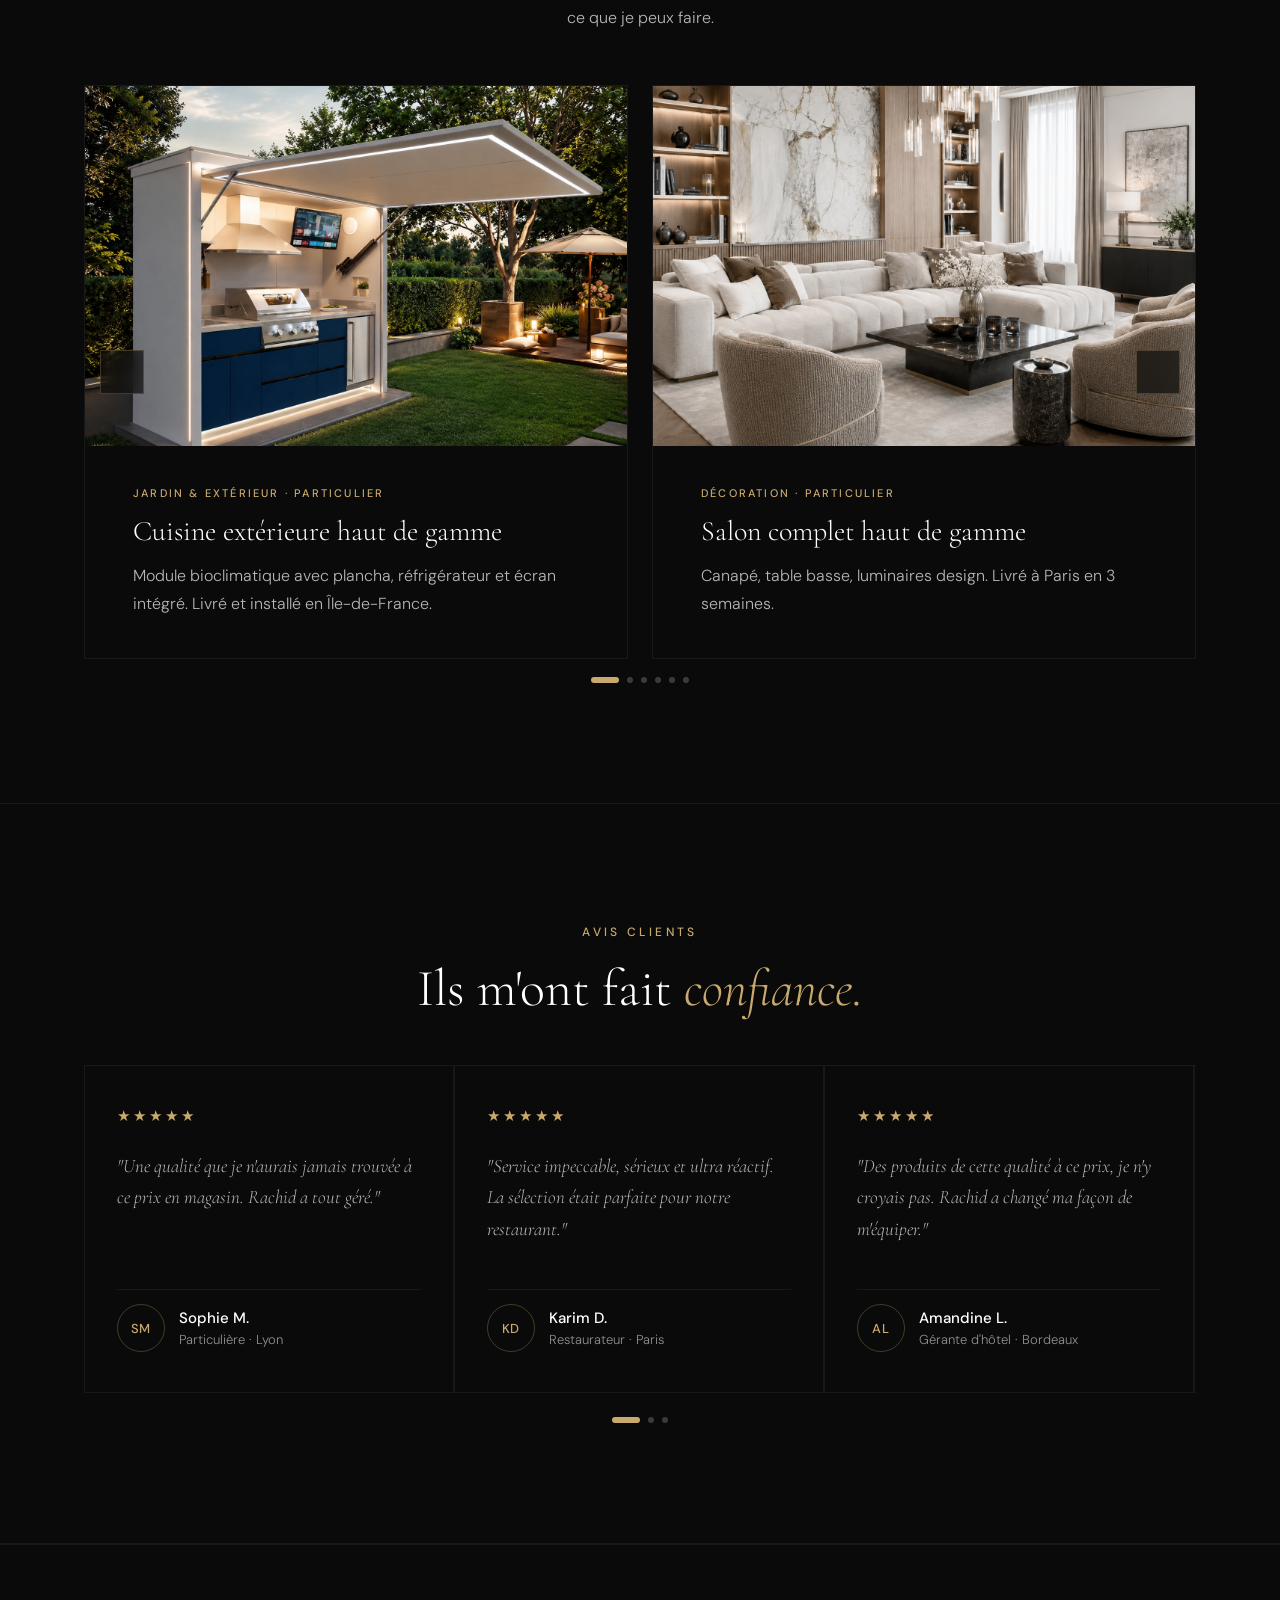
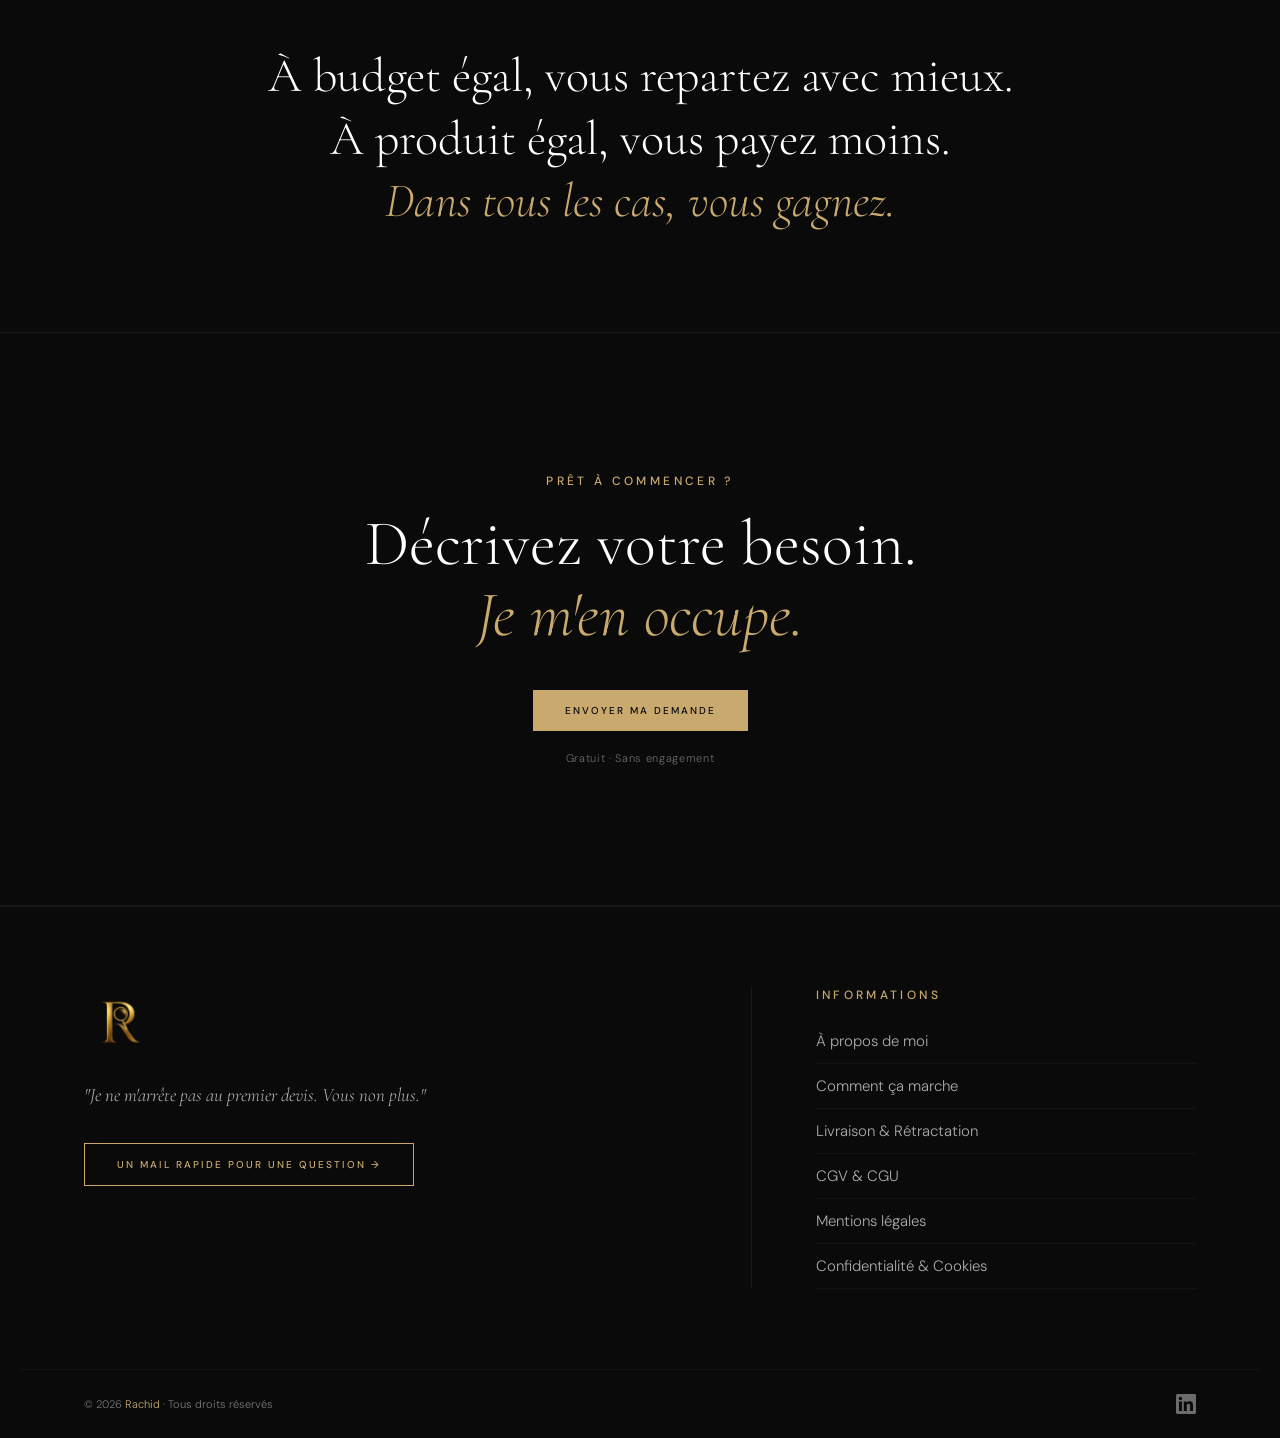
==== commit 70ee7ffb: "footer: ajout icone LinkedIn cliquable vers profil Rachid" ====
--- a/index.html
+++ b/index.html
@@ -386,6 +386,11 @@
       </div>
       <div class="footer-legal">
         <span class="footer-copy">© 2026 <span class="gold">Rachid</span> · Tous droits réservés</span>
+        <a href="https://www.linkedin.com/in/rachid-im%C3%A9choui-194542412/" target="_blank" rel="noopener" class="footer-linkedin" aria-label="LinkedIn de Rachid">
+          <svg xmlns="http://www.w3.org/2000/svg" width="20" height="20" viewBox="0 0 24 24" fill="currentColor">
+            <path d="M20.447 20.452h-3.554v-5.569c0-1.328-.027-3.037-1.852-3.037-1.853 0-2.136 1.445-2.136 2.939v5.667H9.351V9h3.414v1.561h.046c.477-.9 1.637-1.85 3.37-1.85 3.601 0 4.267 2.37 4.267 5.455v6.286zM5.337 7.433a2.062 2.062 0 0 1-2.063-2.065 2.064 2.064 0 1 1 2.063 2.065zm1.782 13.019H3.555V9h3.564v11.452zM22.225 0H1.771C.792 0 0 .774 0 1.729v20.542C0 23.227.792 24 1.771 24h20.451C23.2 24 24 23.227 24 22.271V1.729C24 .774 23.2 0 22.222 0h.003z"/>
+          </svg>
+        </a>
       </div>
     </div>
   </footer>
--- a/style.css
+++ b/style.css
@@ -1024,6 +1024,13 @@
   border-top: 0.5px solid rgba(255,255,255,0.04);
 }
 .footer-copy { font-size: 11px; color: rgba(255,255,255,0.45); }
+.footer-linkedin {
+  display: flex;
+  align-items: center;
+  color: rgba(255,255,255,0.4);
+  transition: color 0.25s ease;
+}
+.footer-linkedin:hover { color: var(--gold); }
 .footer-legal-links { display: flex; align-items: center; gap: 12px; }
 .footer-legal-links .sep-char { font-size: 10px; color: rgba(255,255,255,0.2); }
 .footer-legal-links a {
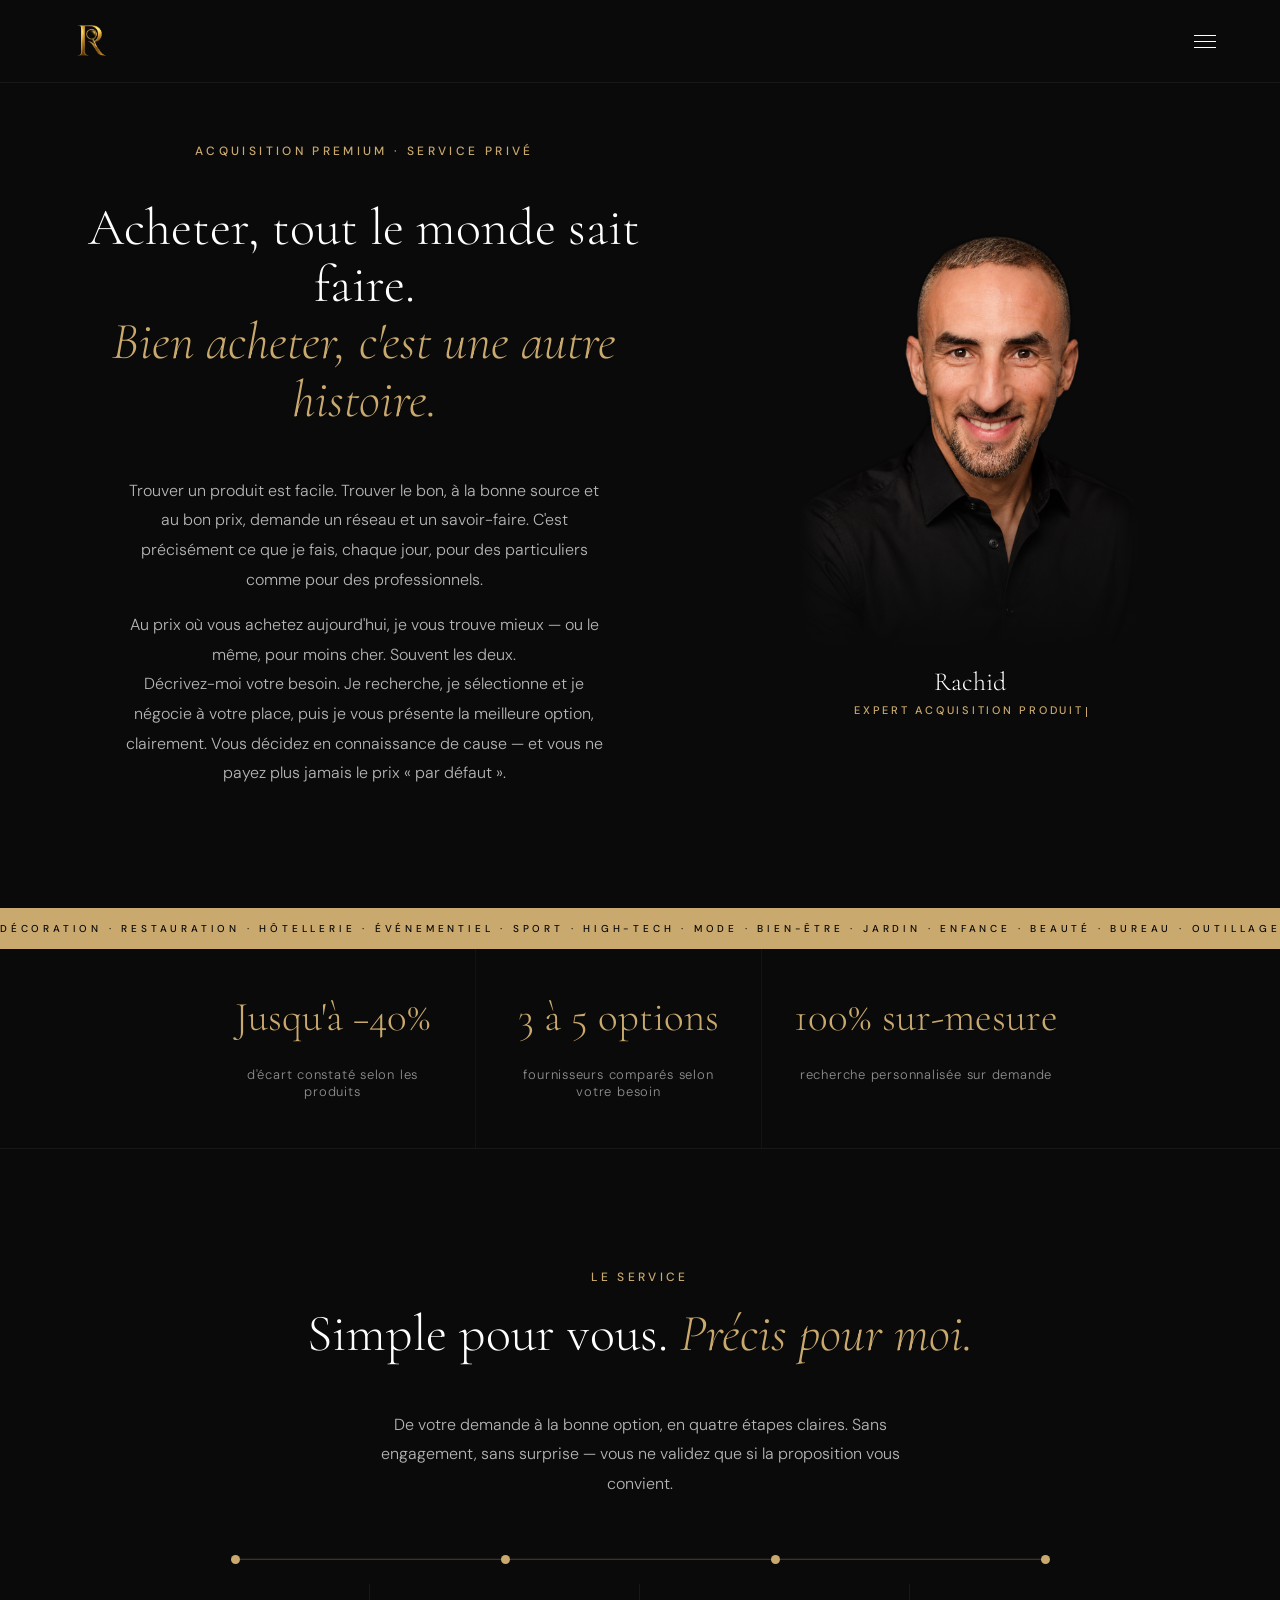
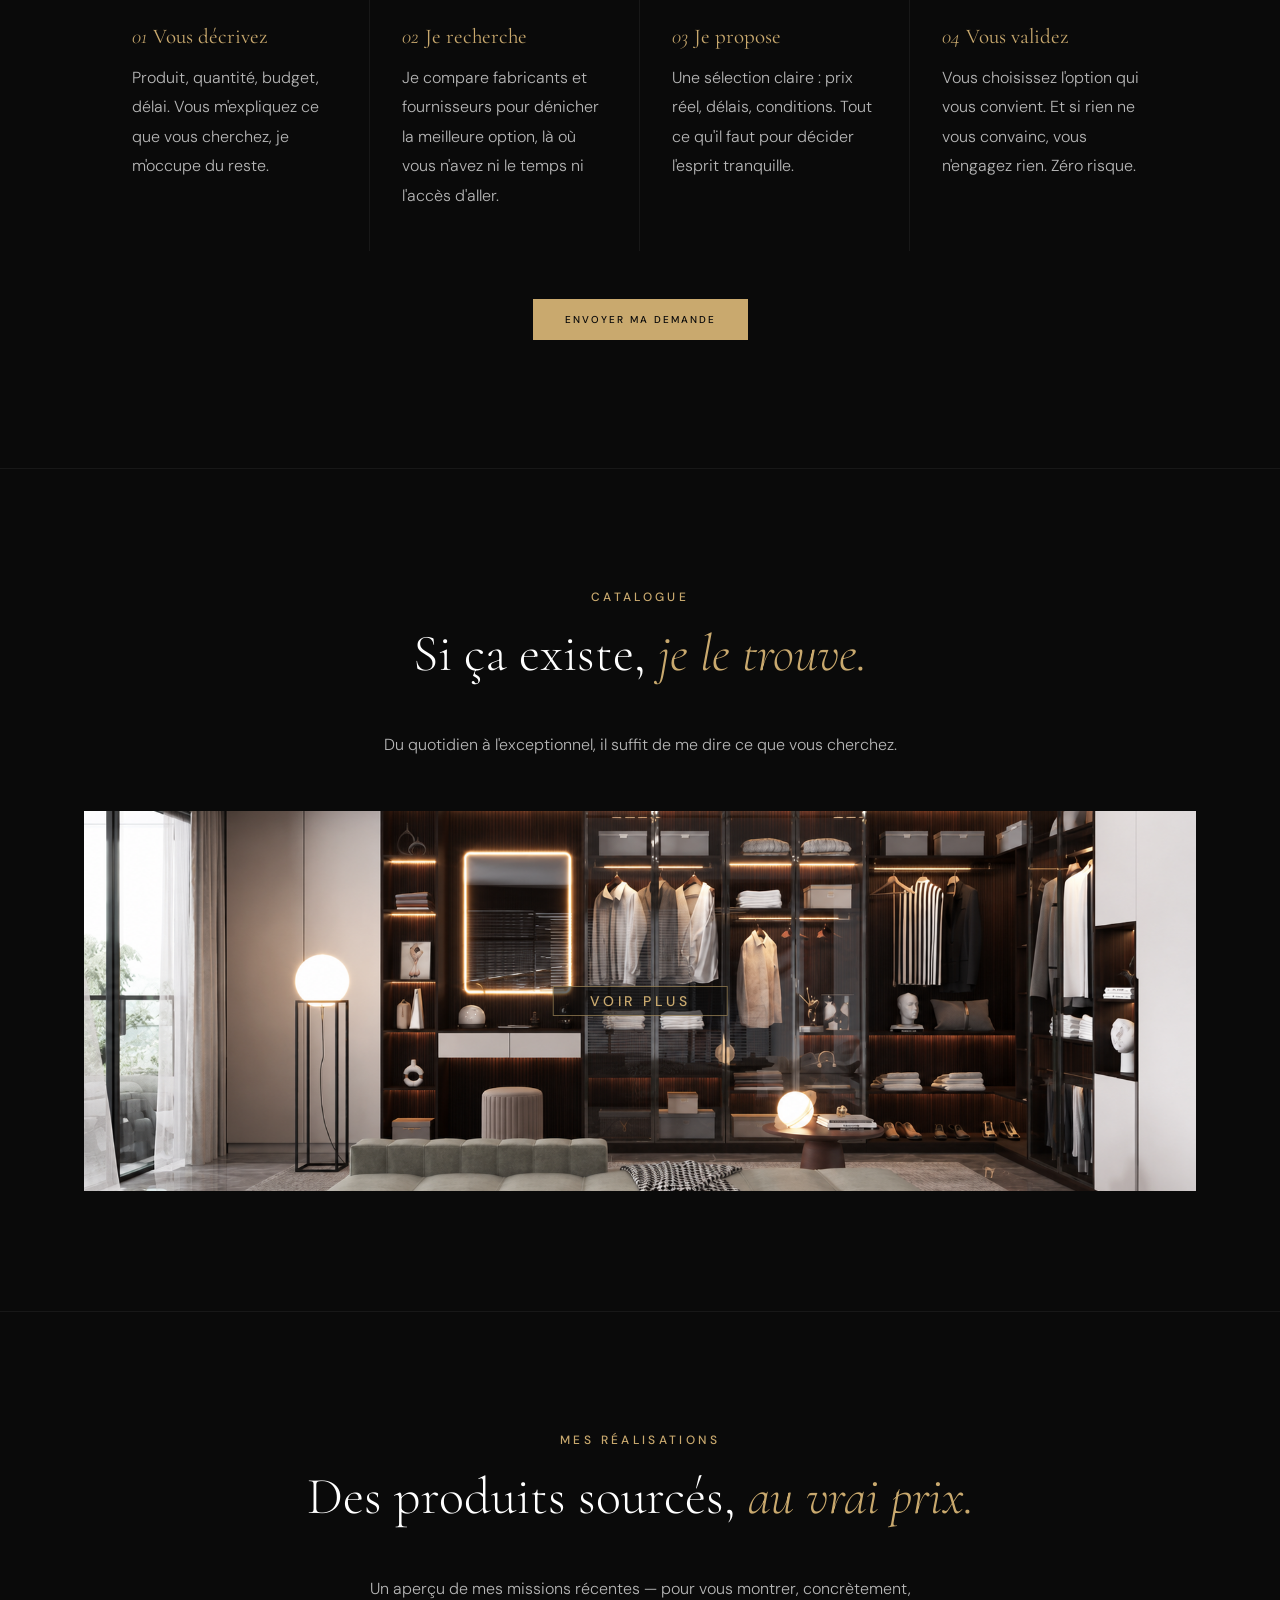
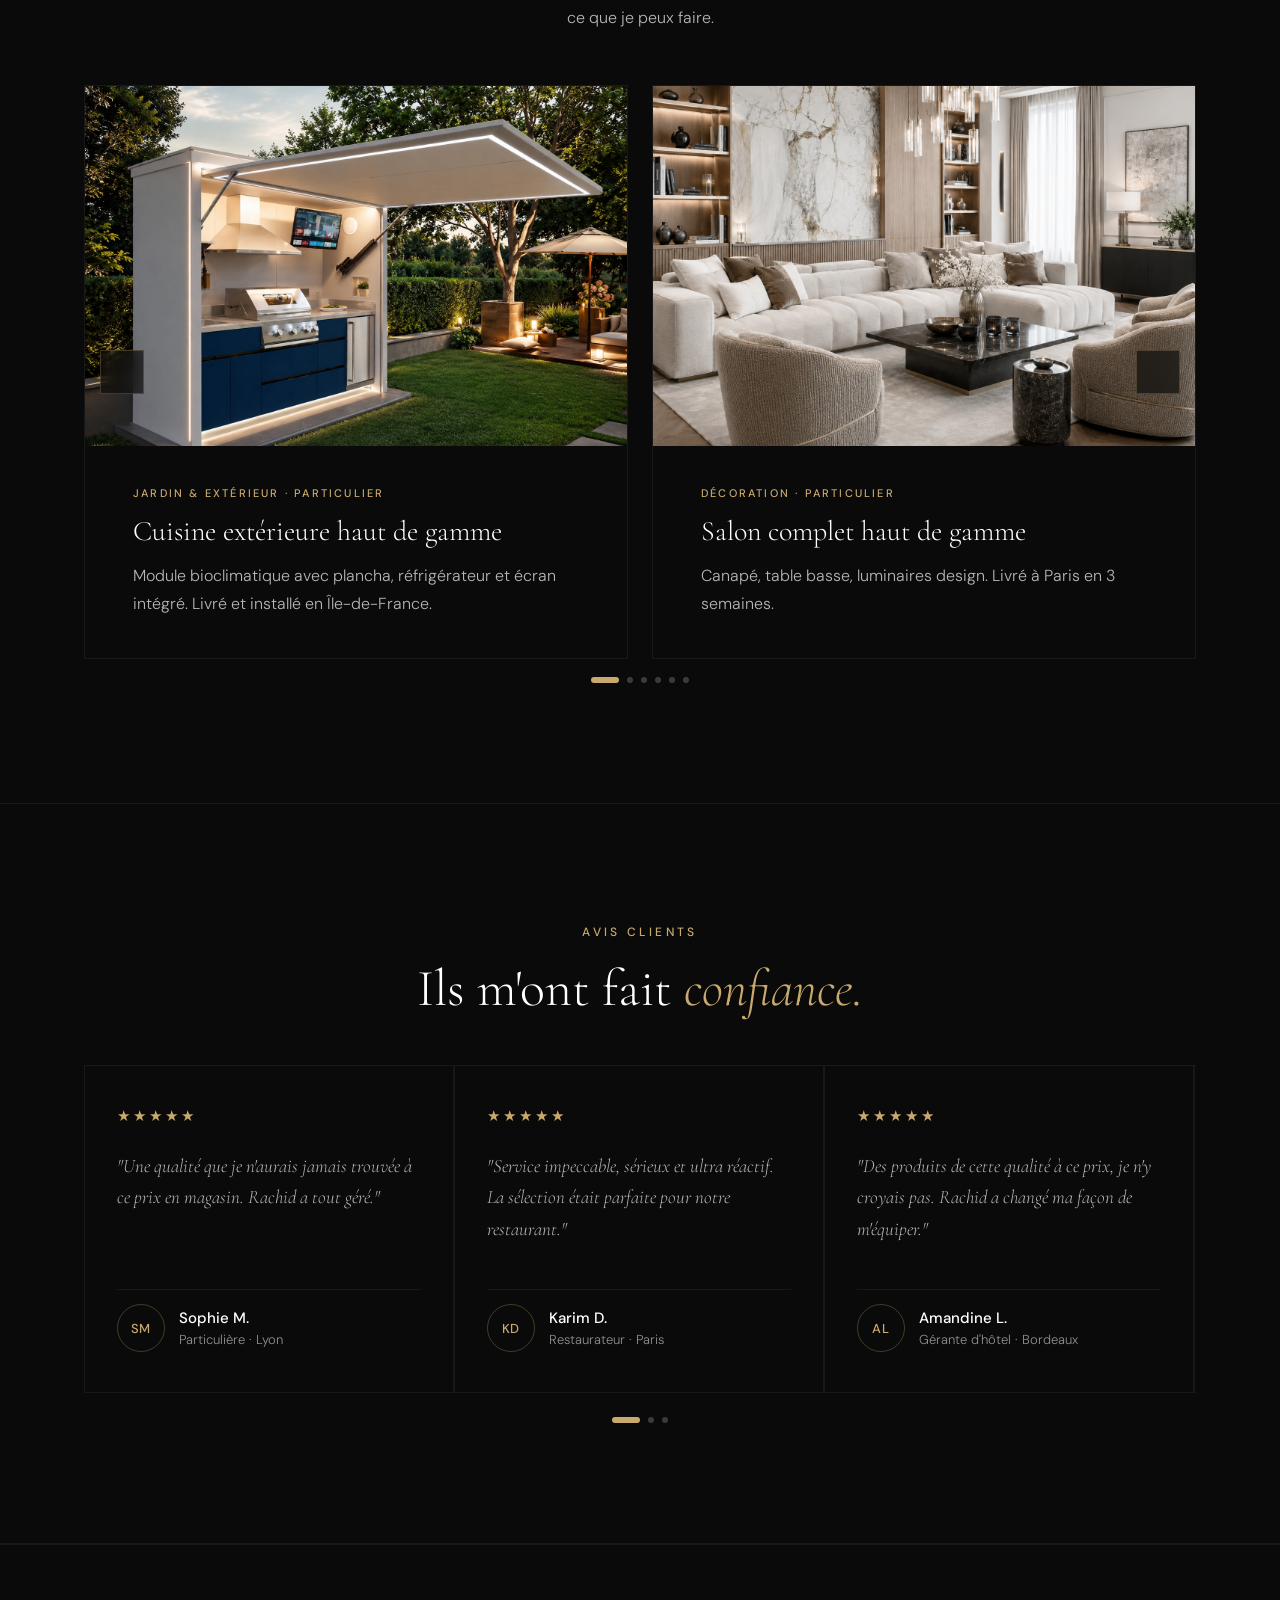
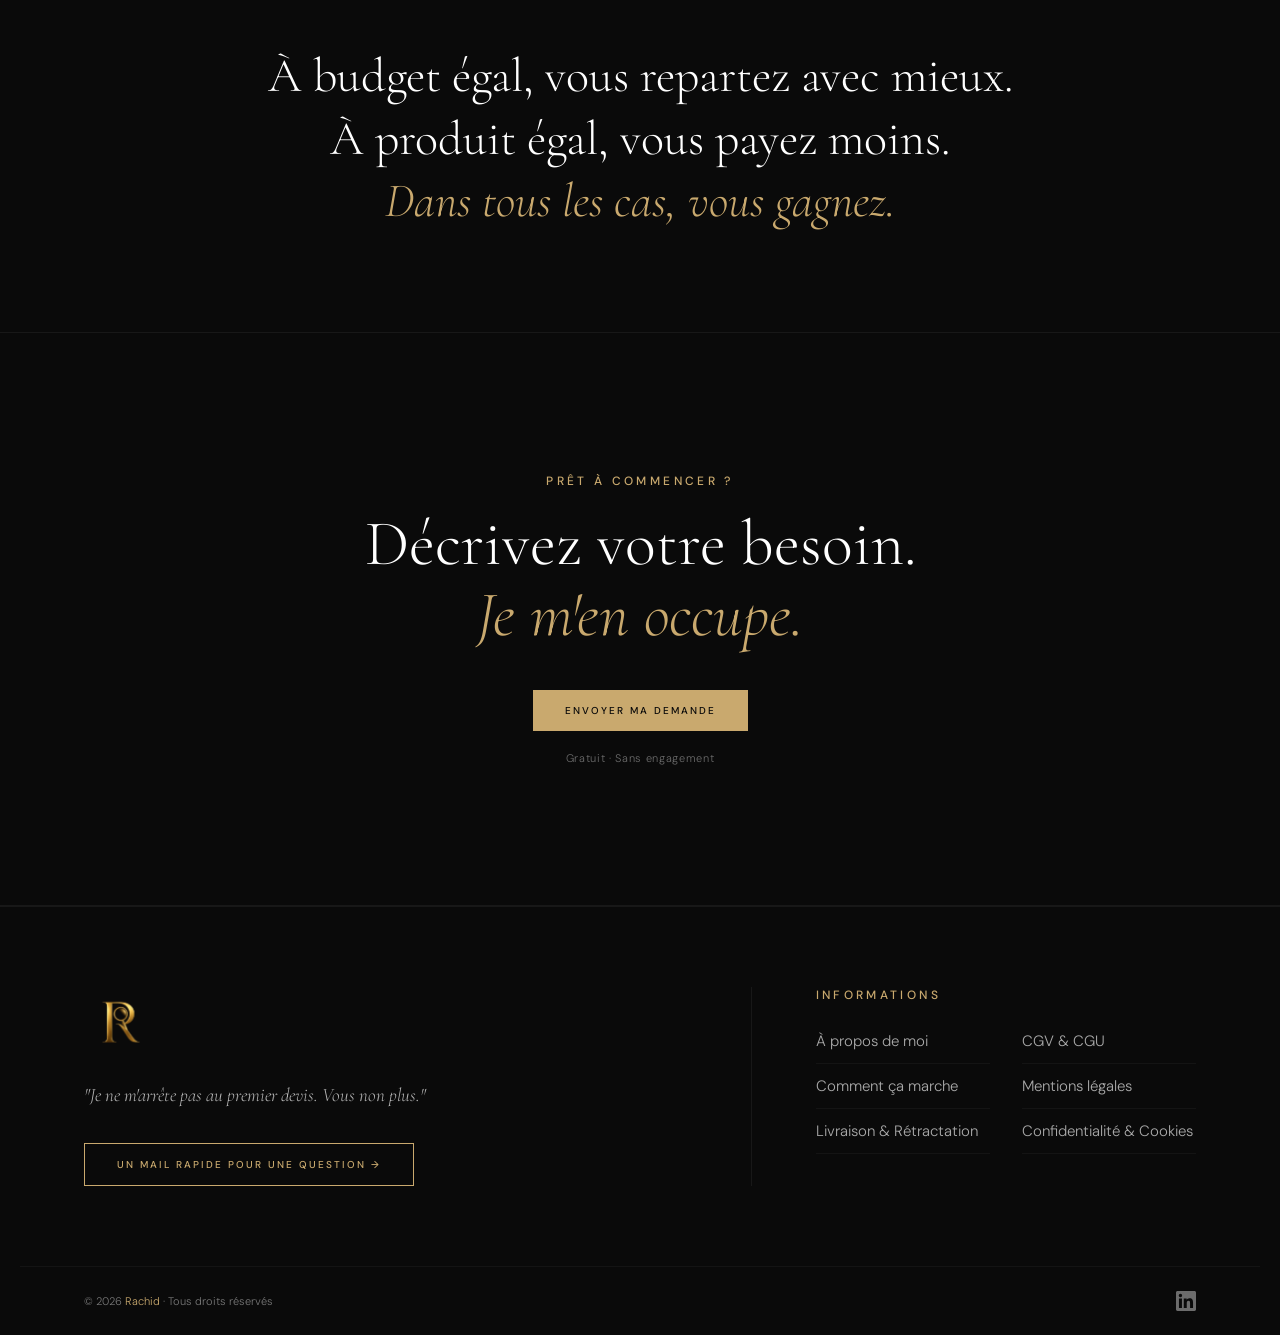
==== commit 58434a72: "footer: liens en 2 colonnes desktop, bouton mail en pulse dore" ====
--- a/index.html
+++ b/index.html
@@ -367,21 +367,25 @@
             <img src="images/logo%202.png" alt="Rachid" class="logo-img-footer">
           </a>
           <p class="footer-tagline">"Je ne m'arrête pas au premier devis. Vous non plus."</p>
-          <a href="mailto:rachid.finder@gmail.com" class="btn btn-outline">
+          <a href="mailto:rachid.finder@gmail.com" class="btn btn-outline btn-pulse">
             <span class="btn-text">Un mail rapide pour une question →</span>
           </a>
         </div>
         <div class="footer-sep"></div>
         <div class="footer-right">
           <p class="footer-col-label">Informations</p>
-          <ul class="footer-links">
-            <li><a href="a-propos.html">À propos de moi</a></li>
-            <li><a href="comment-ca-marche.html">Comment ça marche</a></li>
-            <li><a href="livraison-retractation.html">Livraison &amp; Rétractation</a></li>
-            <li><a href="cgv-cgu.html">CGV &amp; CGU</a></li>
-            <li><a href="mentions-legales.html">Mentions légales</a></li>
-            <li><a href="confidentialite-cookies.html">Confidentialité &amp; Cookies</a></li>
-          </ul>
+          <div class="footer-links-grid">
+            <ul class="footer-links">
+              <li><a href="a-propos.html">À propos de moi</a></li>
+              <li><a href="comment-ca-marche.html">Comment ça marche</a></li>
+              <li><a href="livraison-retractation.html">Livraison &amp; Rétractation</a></li>
+            </ul>
+            <ul class="footer-links">
+              <li><a href="cgv-cgu.html">CGV &amp; CGU</a></li>
+              <li><a href="mentions-legales.html">Mentions légales</a></li>
+              <li><a href="confidentialite-cookies.html">Confidentialité &amp; Cookies</a></li>
+            </ul>
+          </div>
         </div>
       </div>
       <div class="footer-legal">
--- a/style.css
+++ b/style.css
@@ -108,6 +108,13 @@
 }
 .btn-outline::before { background: var(--gold); }
 .btn-outline:hover { color: var(--bg); }
+.btn-outline.btn-pulse {
+  animation: btn-pulse 2.4s ease-in-out infinite;
+}
+@keyframes btn-pulse {
+  0%, 100% { box-shadow: 0 0 0 0 rgba(201,169,110,0); }
+  50%       { box-shadow: 0 0 0 6px rgba(201,169,110,0.22); }
+}
 
 .btn-full { width: 100%; }
 
@@ -995,6 +1002,11 @@
   align-self: stretch;
 }
 .footer-right { padding-left: 64px; }
+.footer-links-grid {
+  display: grid;
+  grid-template-columns: 1fr 1fr;
+  gap: 0 32px;
+}
 .footer-col-label {
   font-size: 12px;
   font-weight: 500;
@@ -1292,6 +1304,7 @@
   .footer-left { padding-right: 0; }
   .footer-sep { display: none; }
   .footer-right { padding-left: 0; }
+  .footer-links-grid { grid-template-columns: 1fr; }
   .footer-legal {
     flex-direction: column;
     gap: 14px;
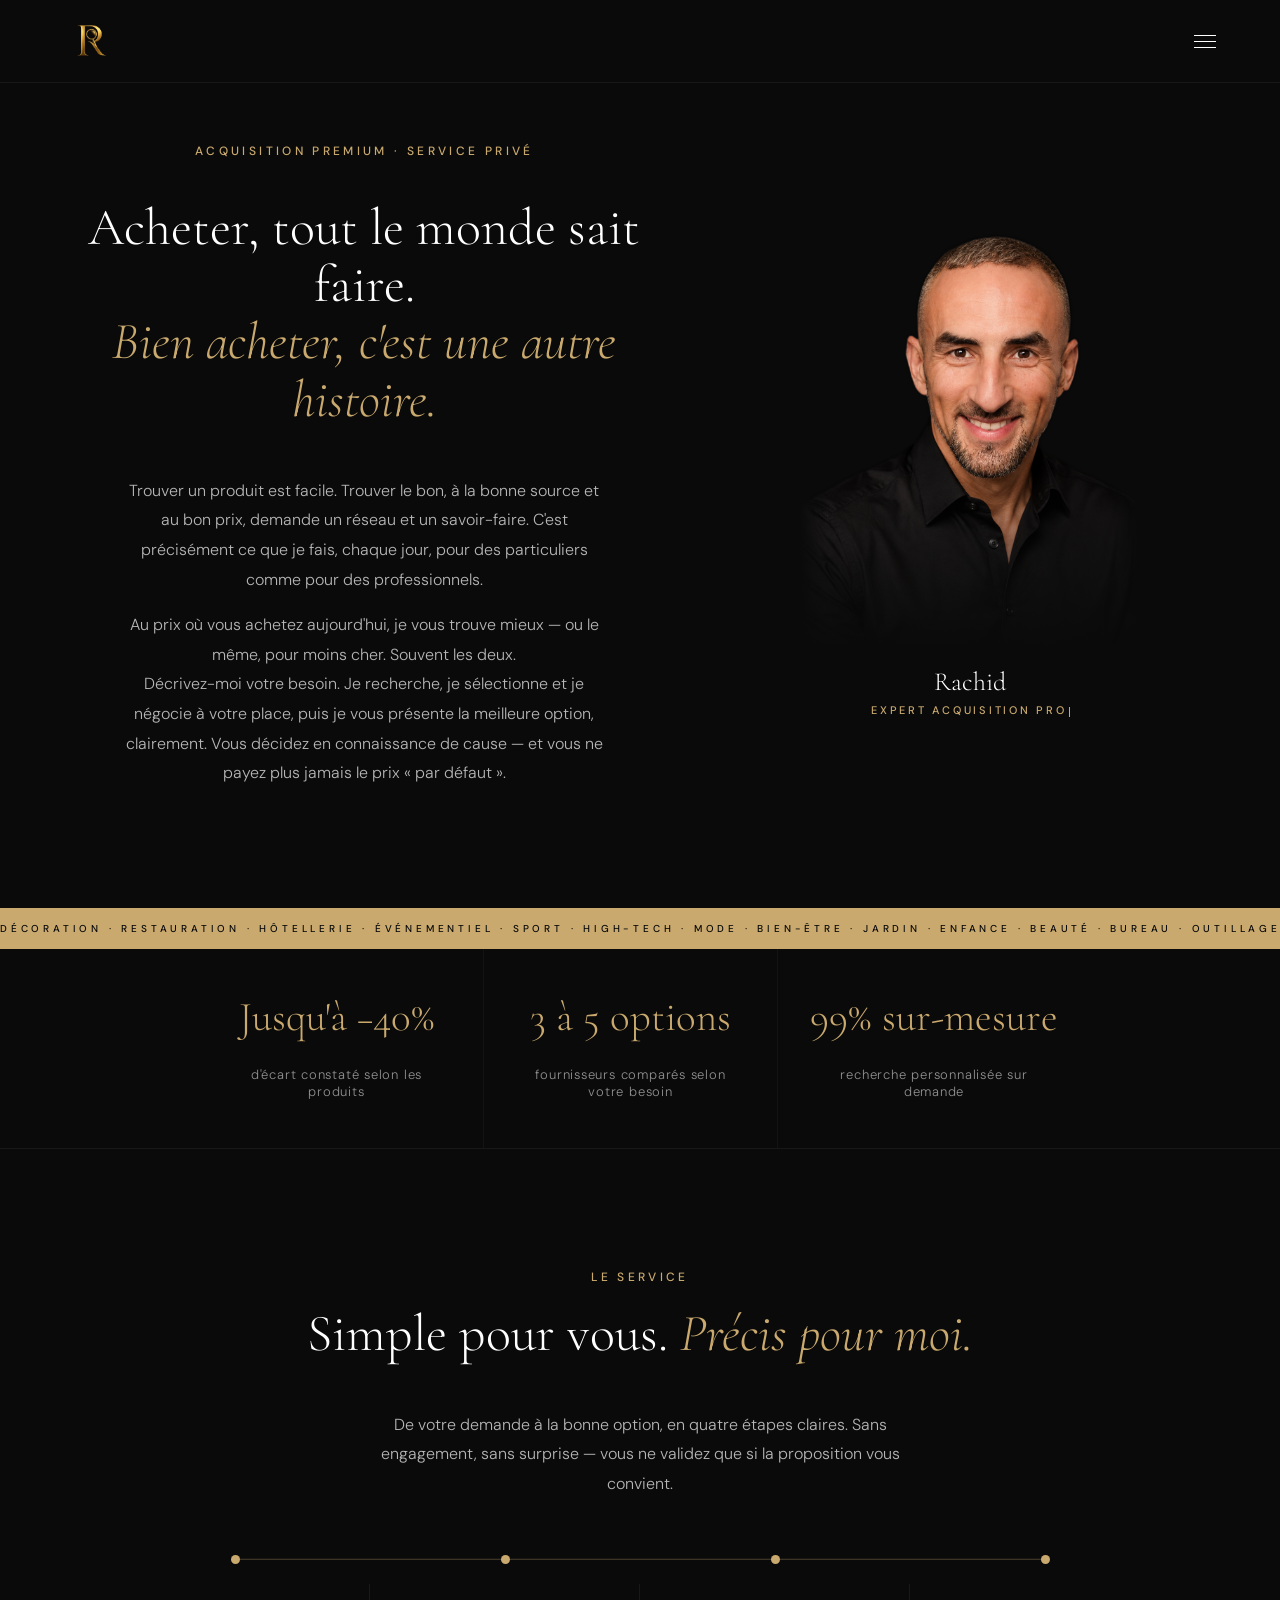
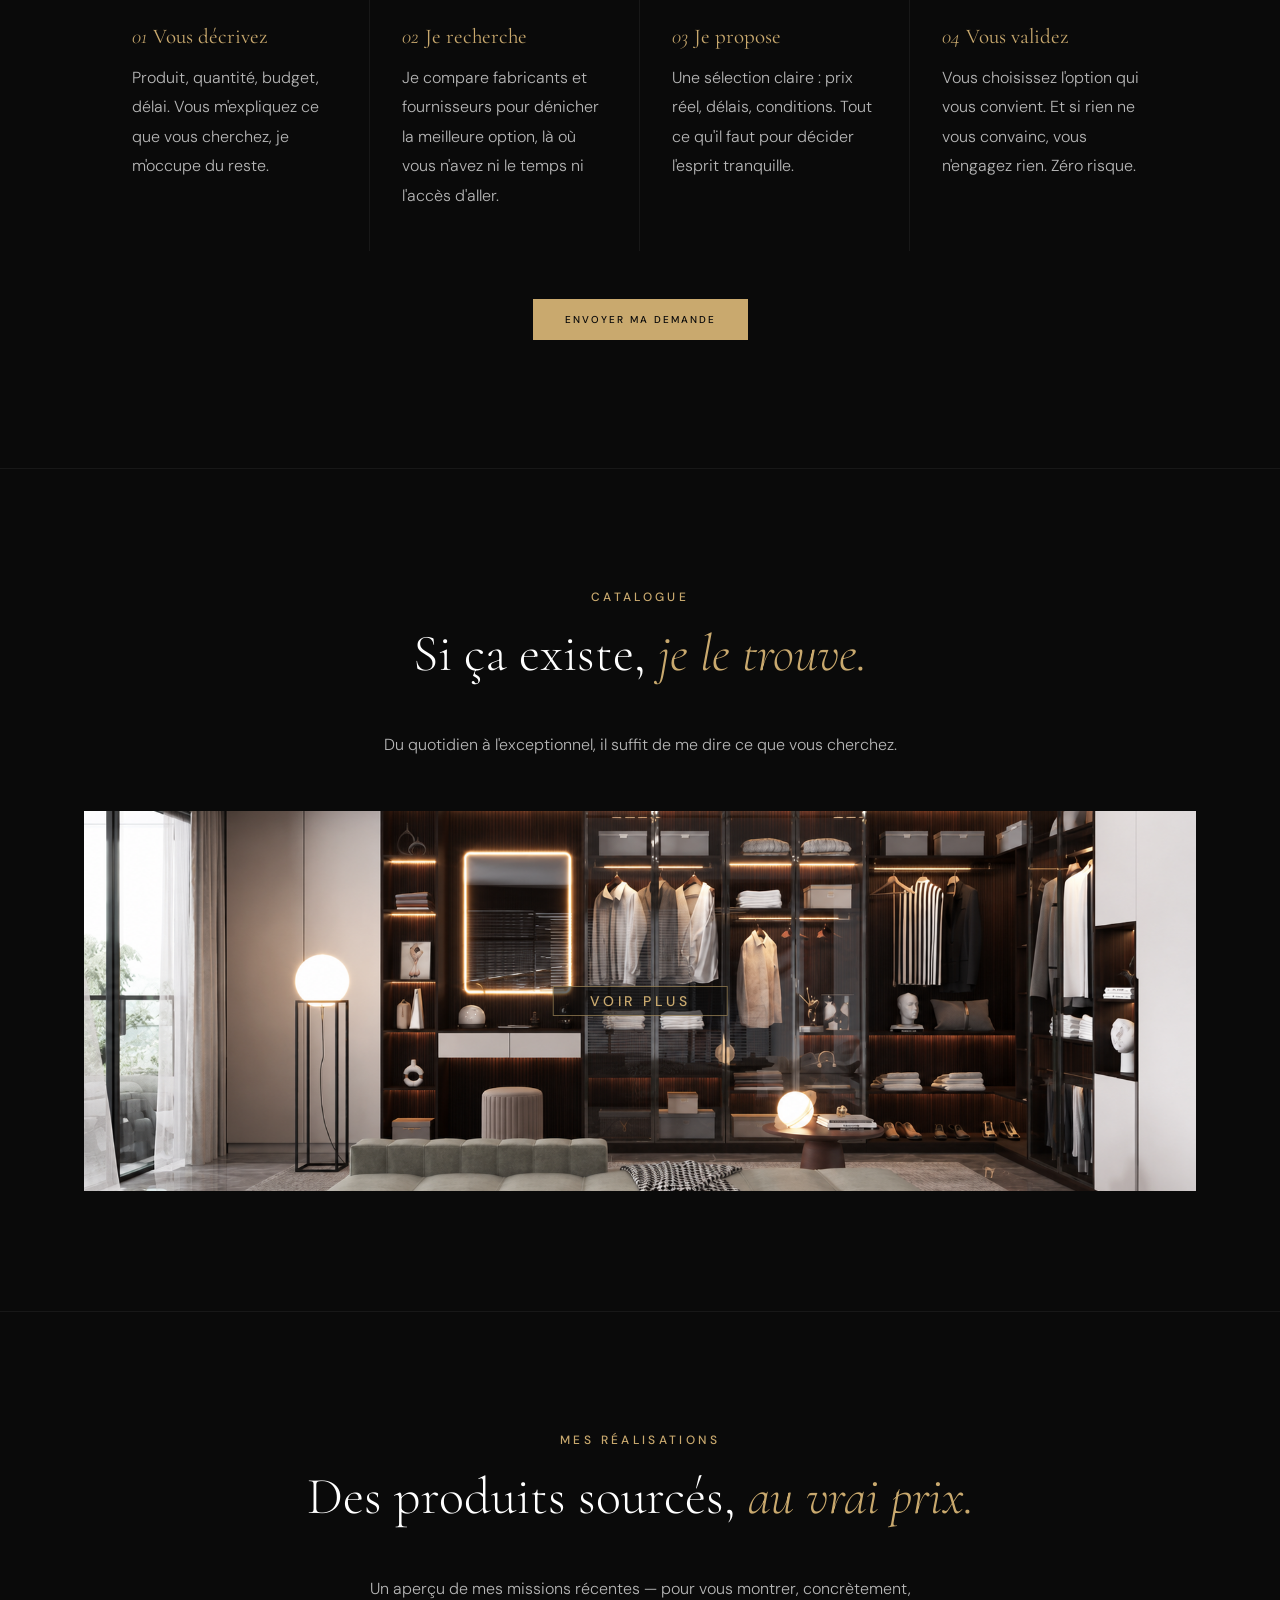
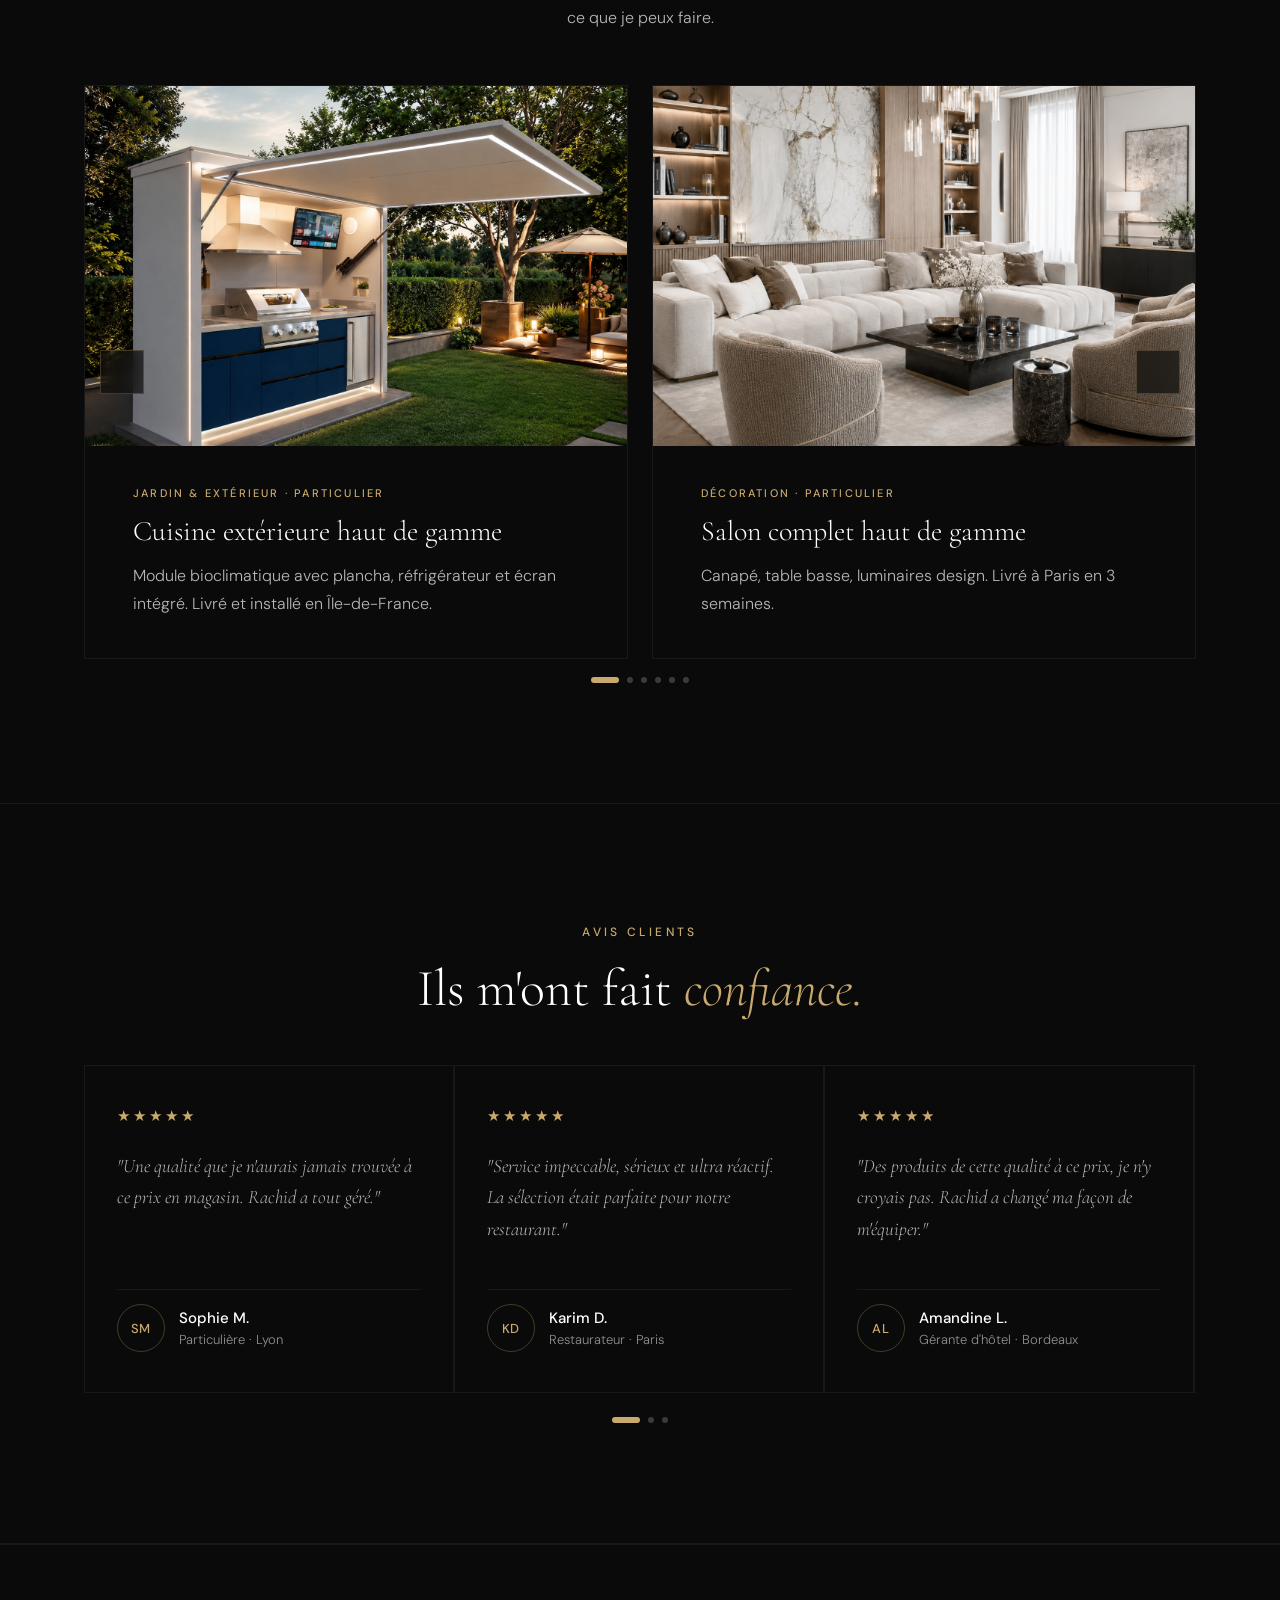
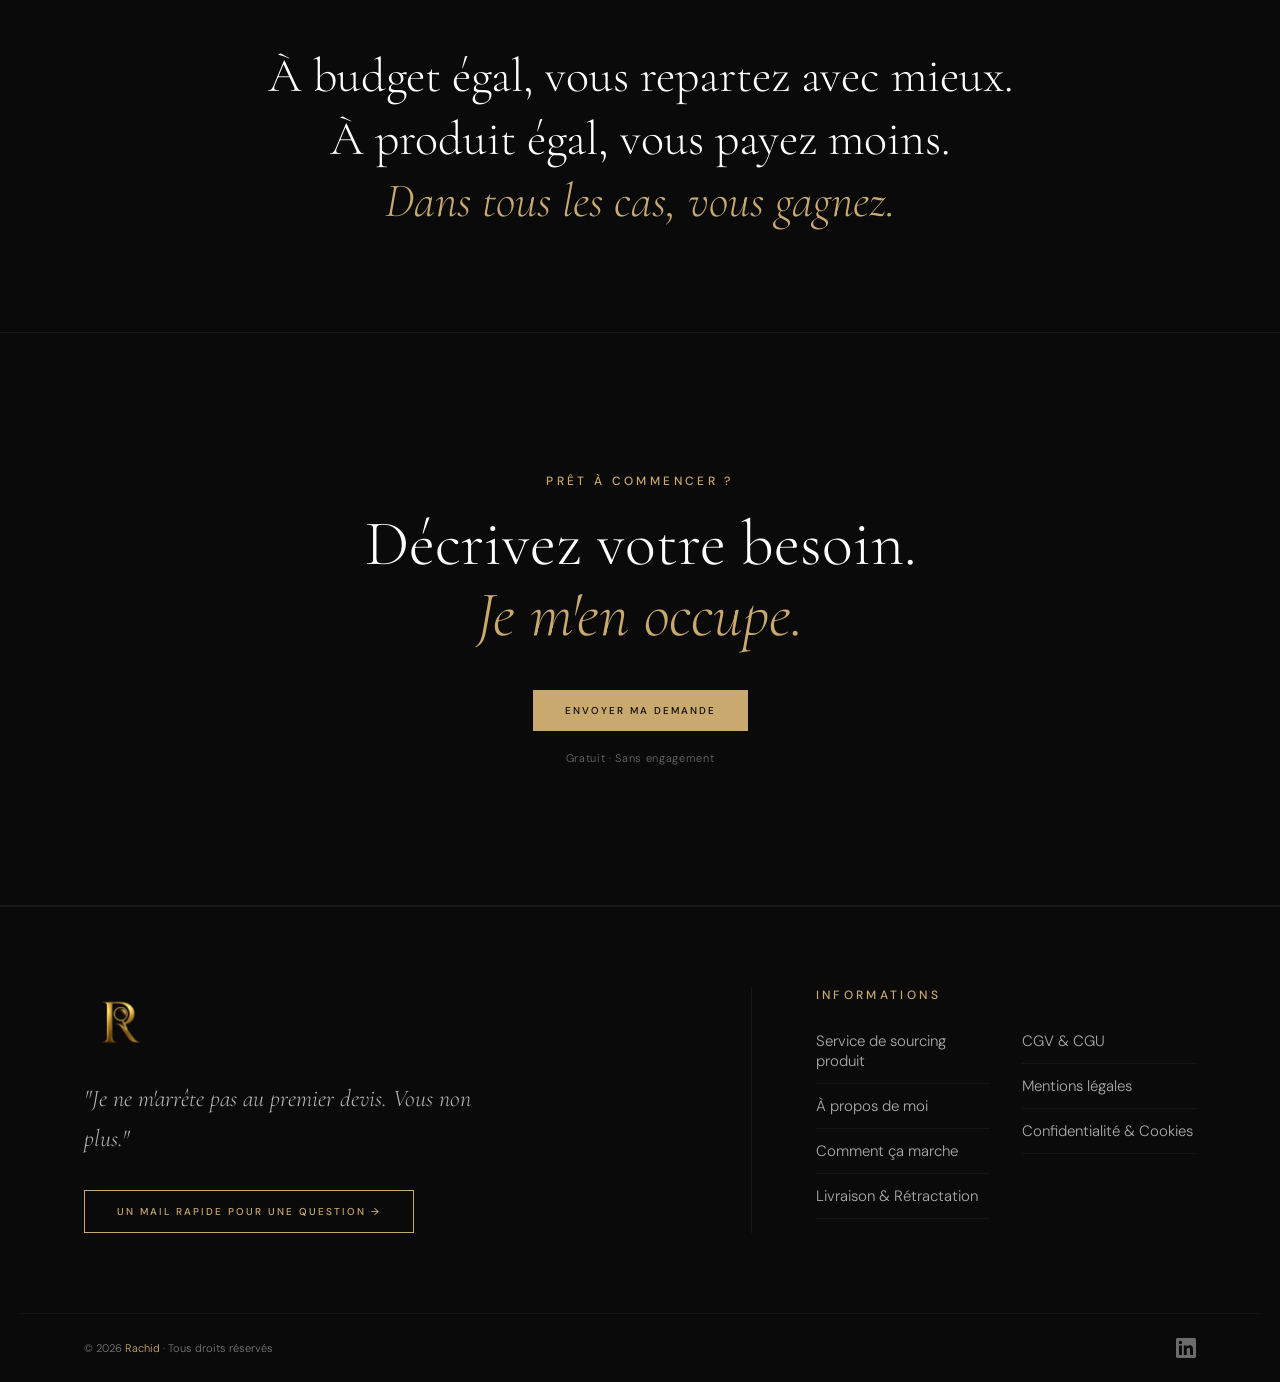
==== commit eb2626c5: "Add SEO sourcing product service page" ====
--- a/index.html
+++ b/index.html
@@ -376,6 +376,7 @@
           <p class="footer-col-label">Informations</p>
           <div class="footer-links-grid">
             <ul class="footer-links">
+              <li><a href="service-sourcing-produit/">Service de sourcing produit</a></li>
               <li><a href="a-propos.html">À propos de moi</a></li>
               <li><a href="comment-ca-marche.html">Comment ça marche</a></li>
               <li><a href="livraison-retractation.html">Livraison &amp; Rétractation</a></li>
@@ -669,3 +670,4 @@
   <script src="main.js?v=9"></script>
 </body>
 </html>
+
--- a/style.css
+++ b/style.css
@@ -960,6 +960,7 @@
 .footer-grid {
   display: grid;
   grid-template-columns: 60fr 1px 40fr;
+  align-items: start;
   padding: 80px 64px;
 }
 .footer-left { padding-right: 64px; }
@@ -972,7 +973,7 @@
 
 .footer-tagline {
   font-family: var(--serif);
-  font-size: 19px;
+  font-size: 24px;
   font-weight: 300;
   font-style: italic;
   color: rgba(255,255,255,0.7);
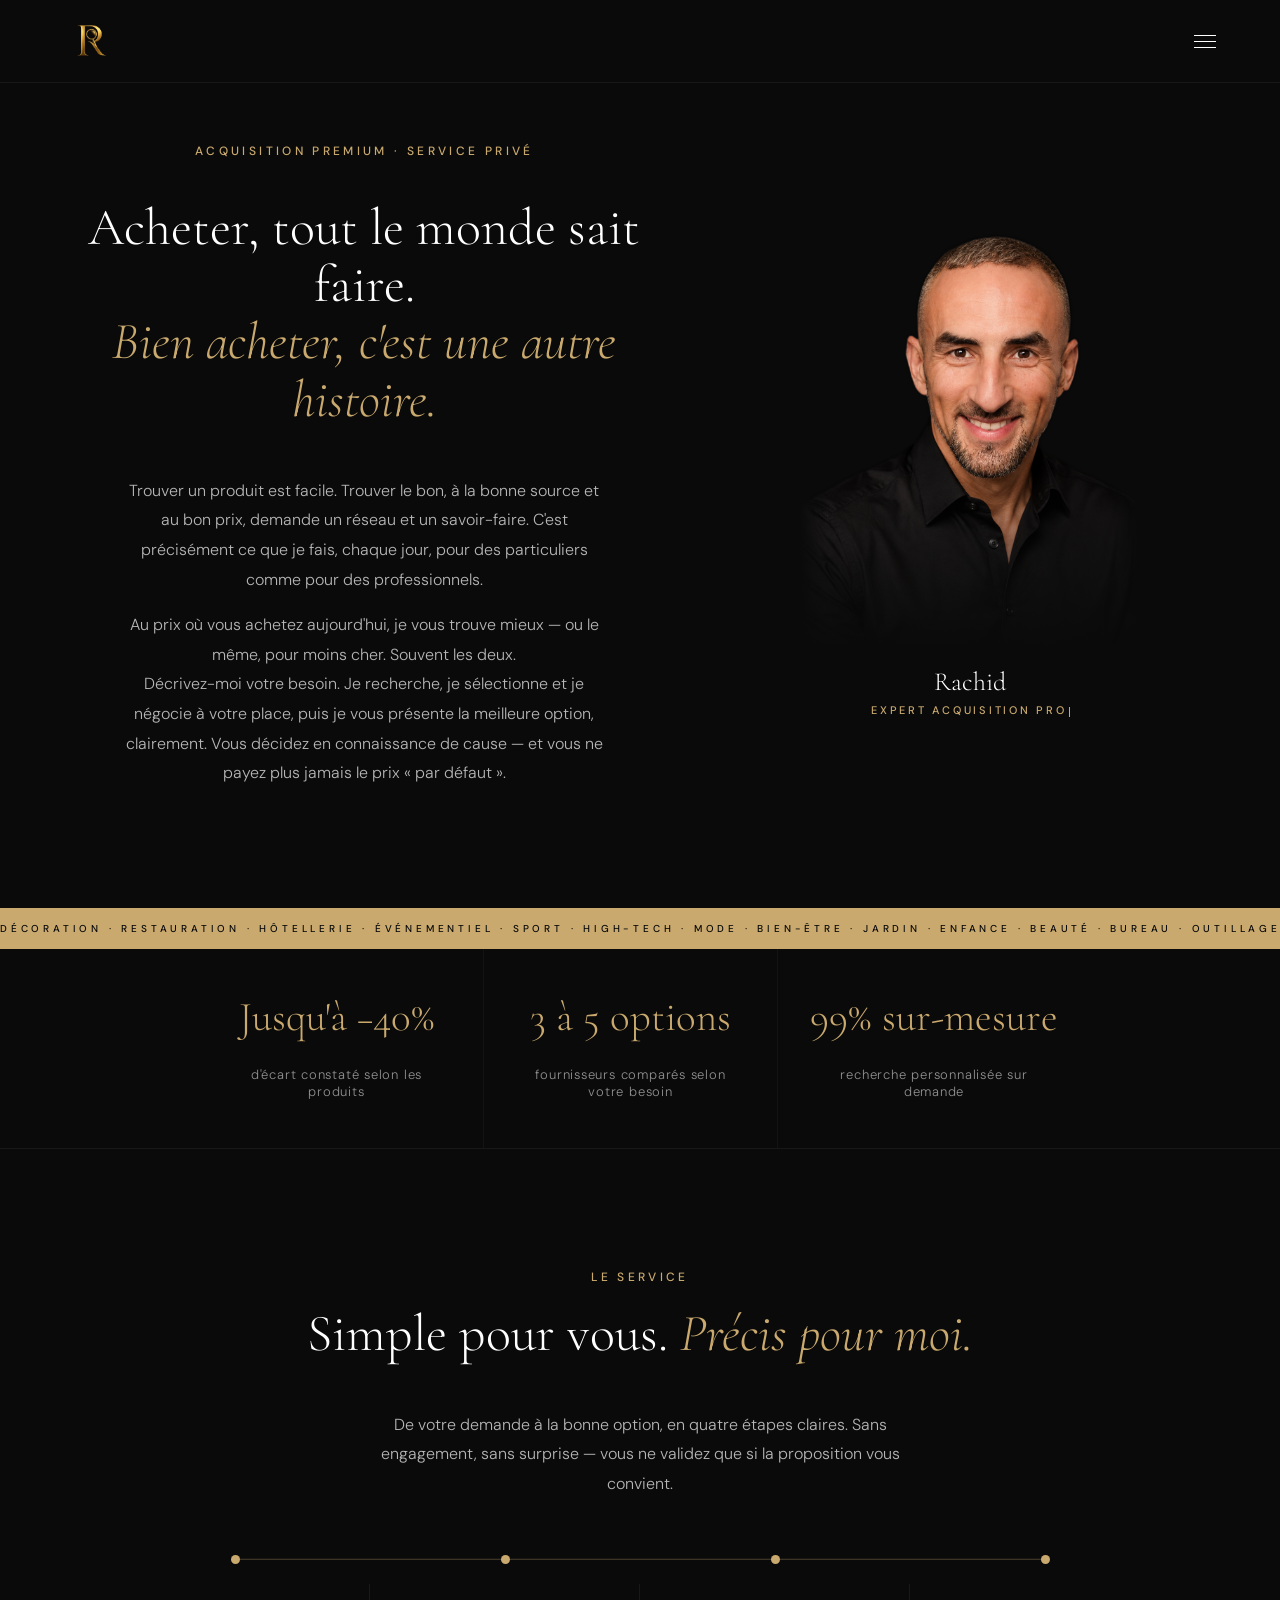
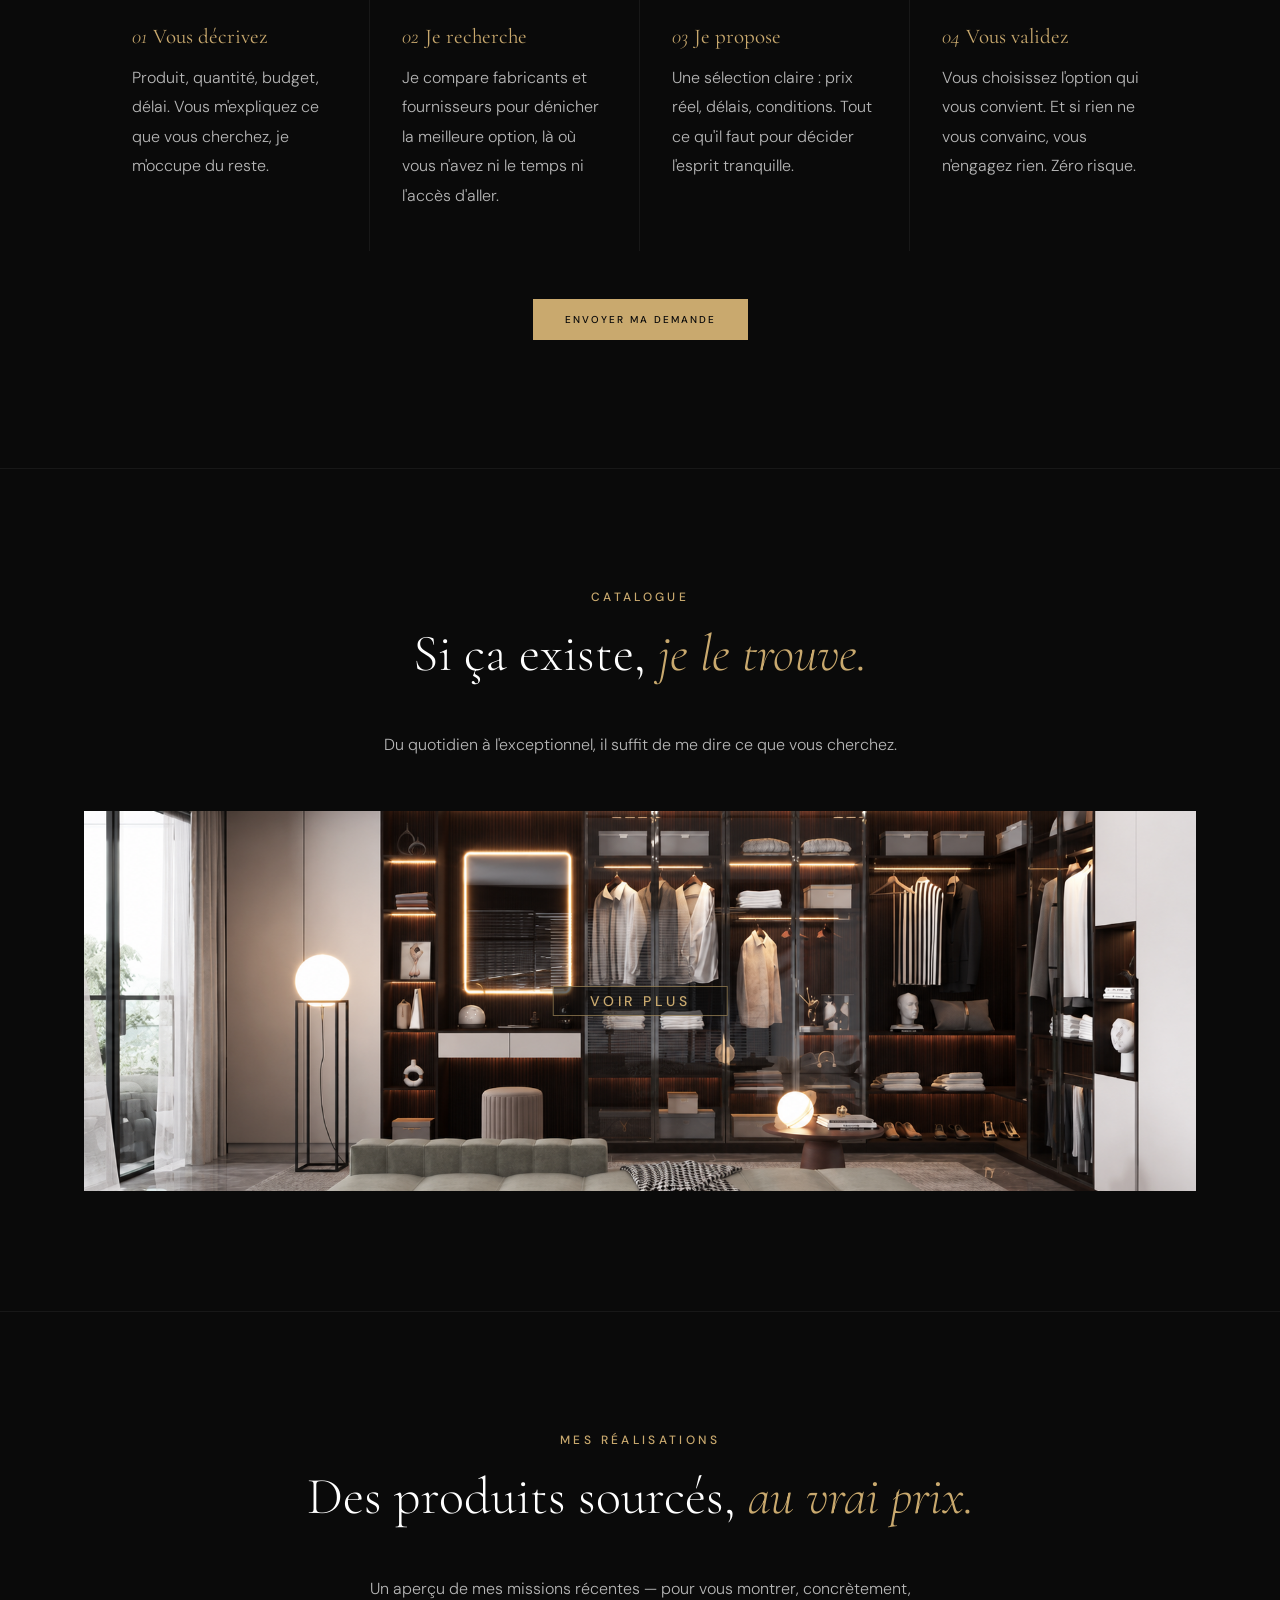
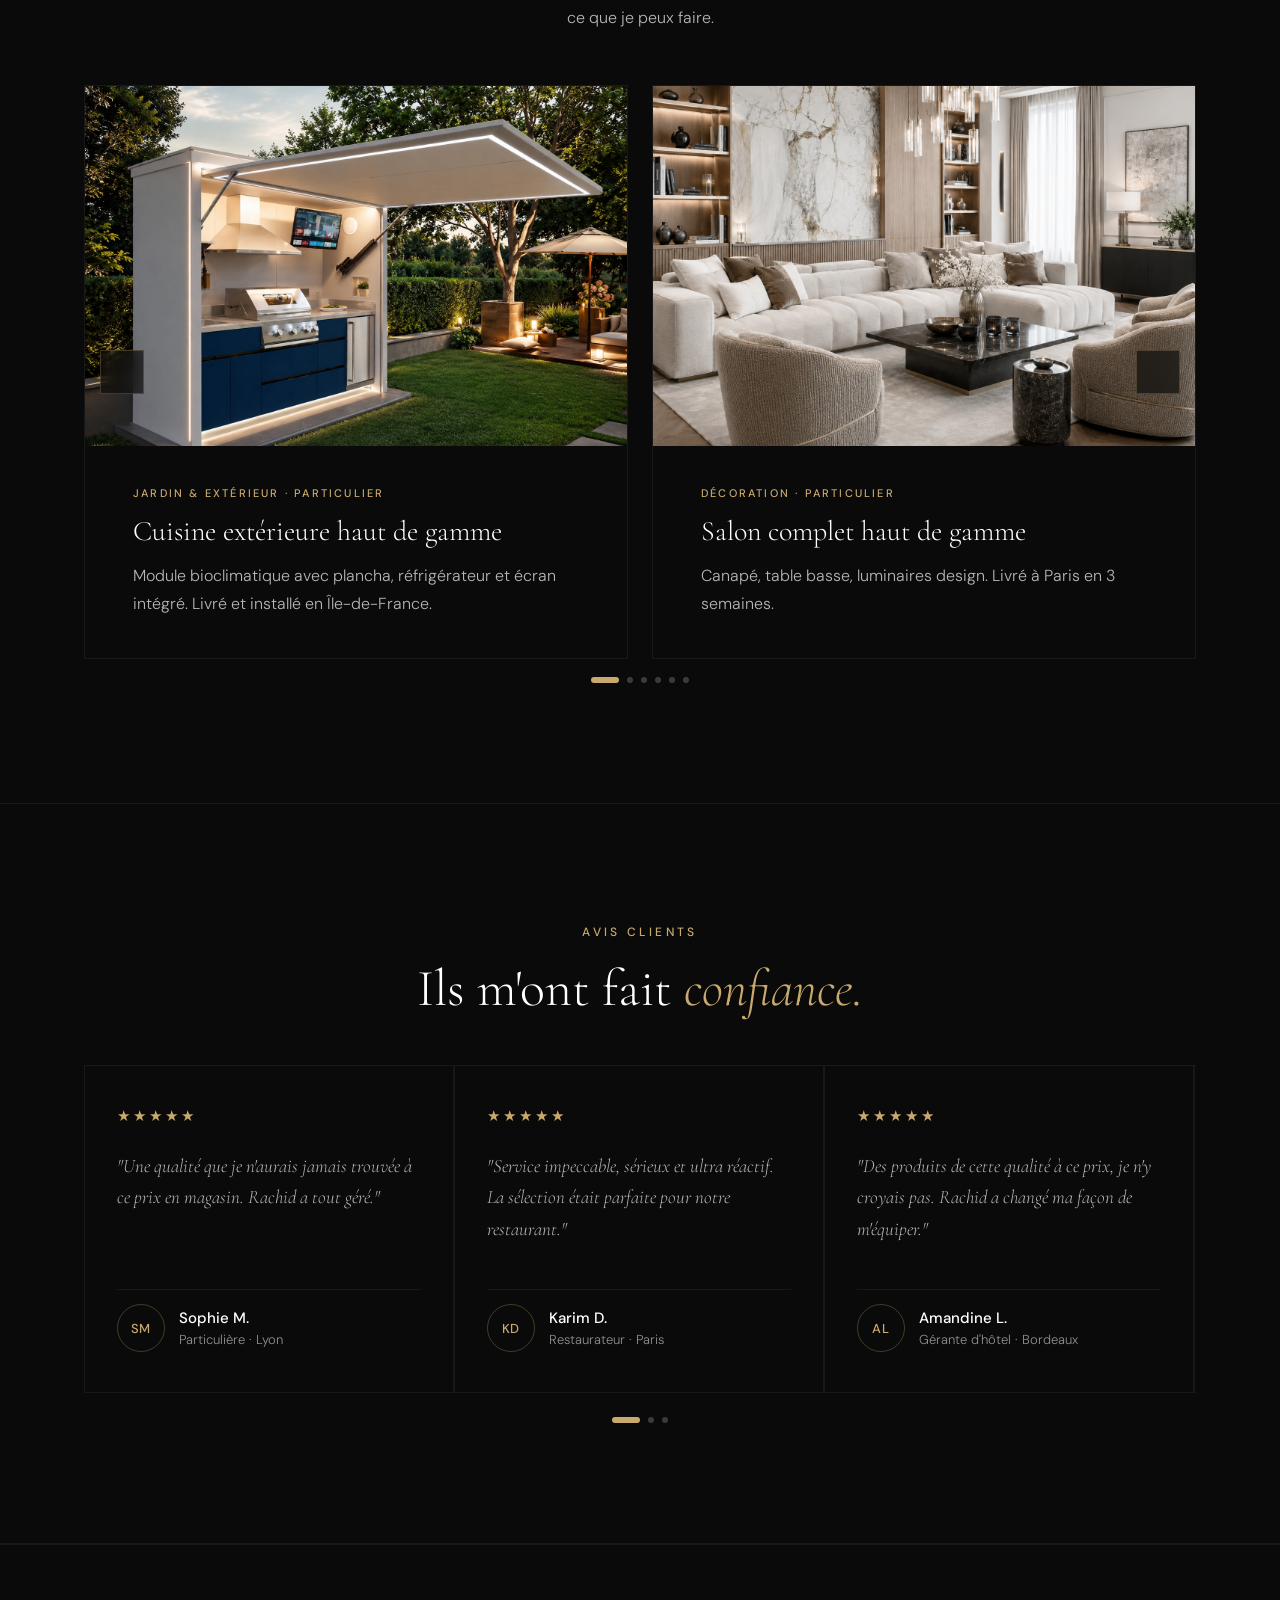
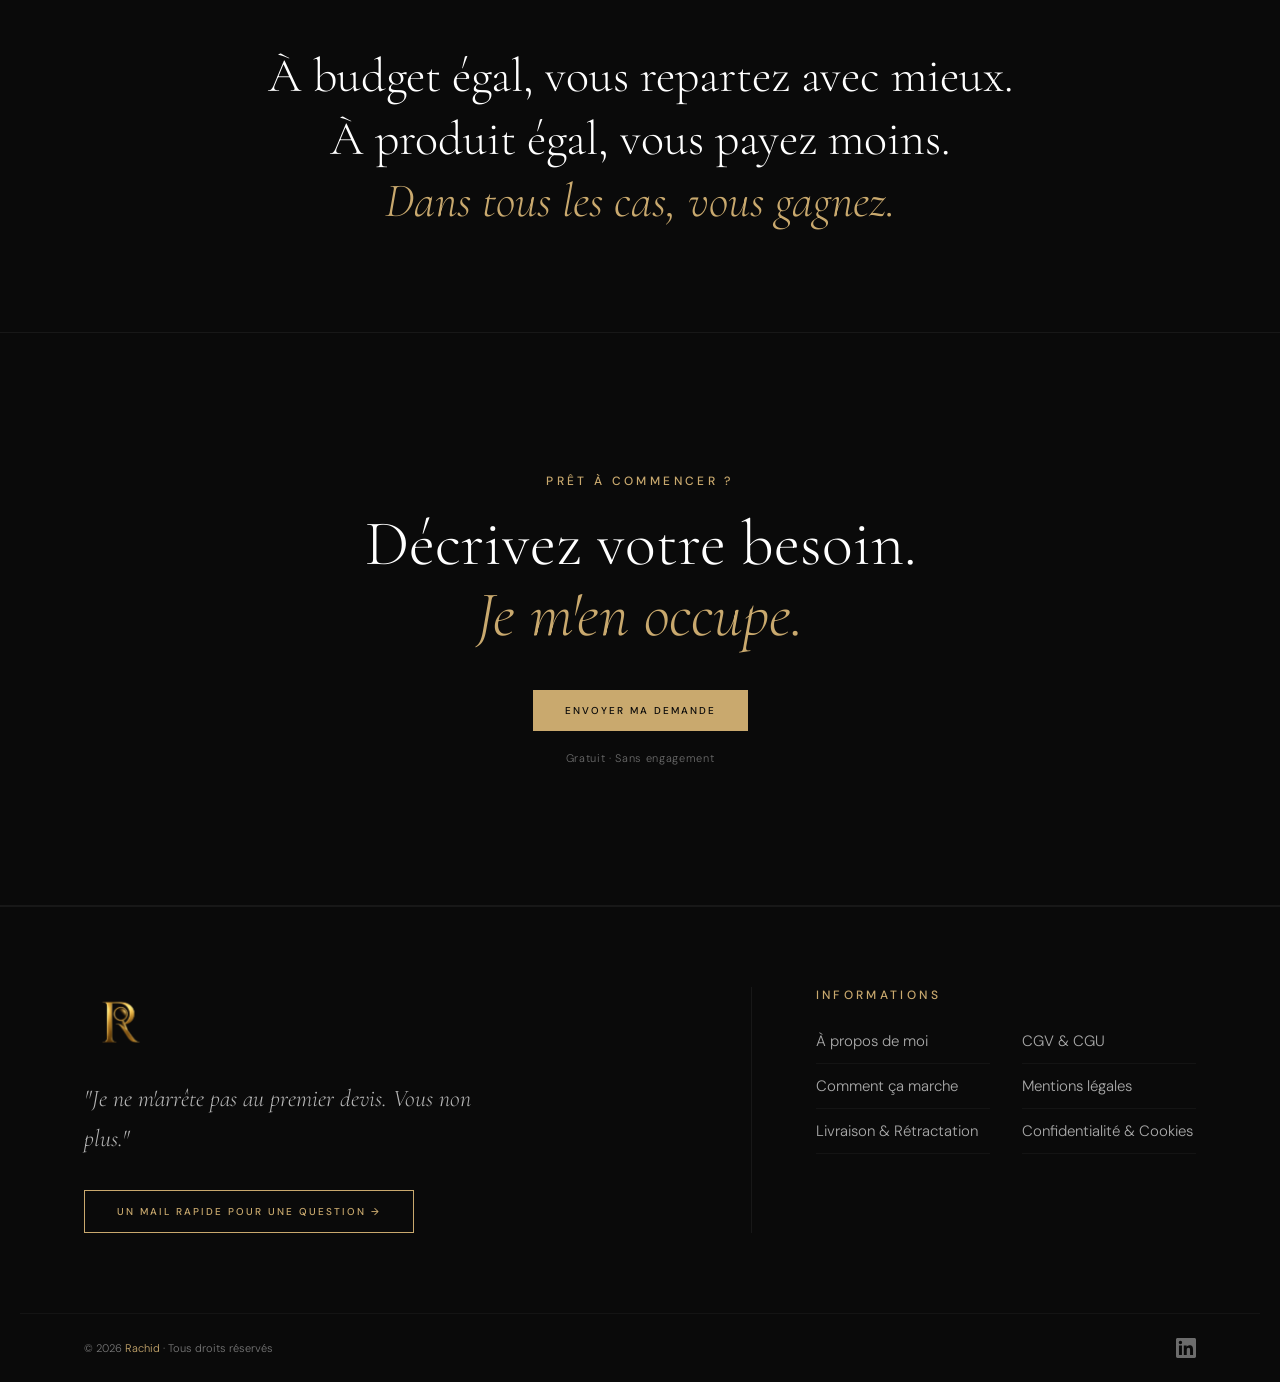
==== commit 2f34dd35: "Remove internal link to SEO sourcing page" ====
--- a/index.html
+++ b/index.html
@@ -376,7 +376,7 @@
           <p class="footer-col-label">Informations</p>
           <div class="footer-links-grid">
             <ul class="footer-links">
-              <li><a href="service-sourcing-produit/">Service de sourcing produit</a></li>
+
               <li><a href="a-propos.html">À propos de moi</a></li>
               <li><a href="comment-ca-marche.html">Comment ça marche</a></li>
               <li><a href="livraison-retractation.html">Livraison &amp; Rétractation</a></li>
@@ -671,3 +671,4 @@
 </body>
 </html>
 
+
